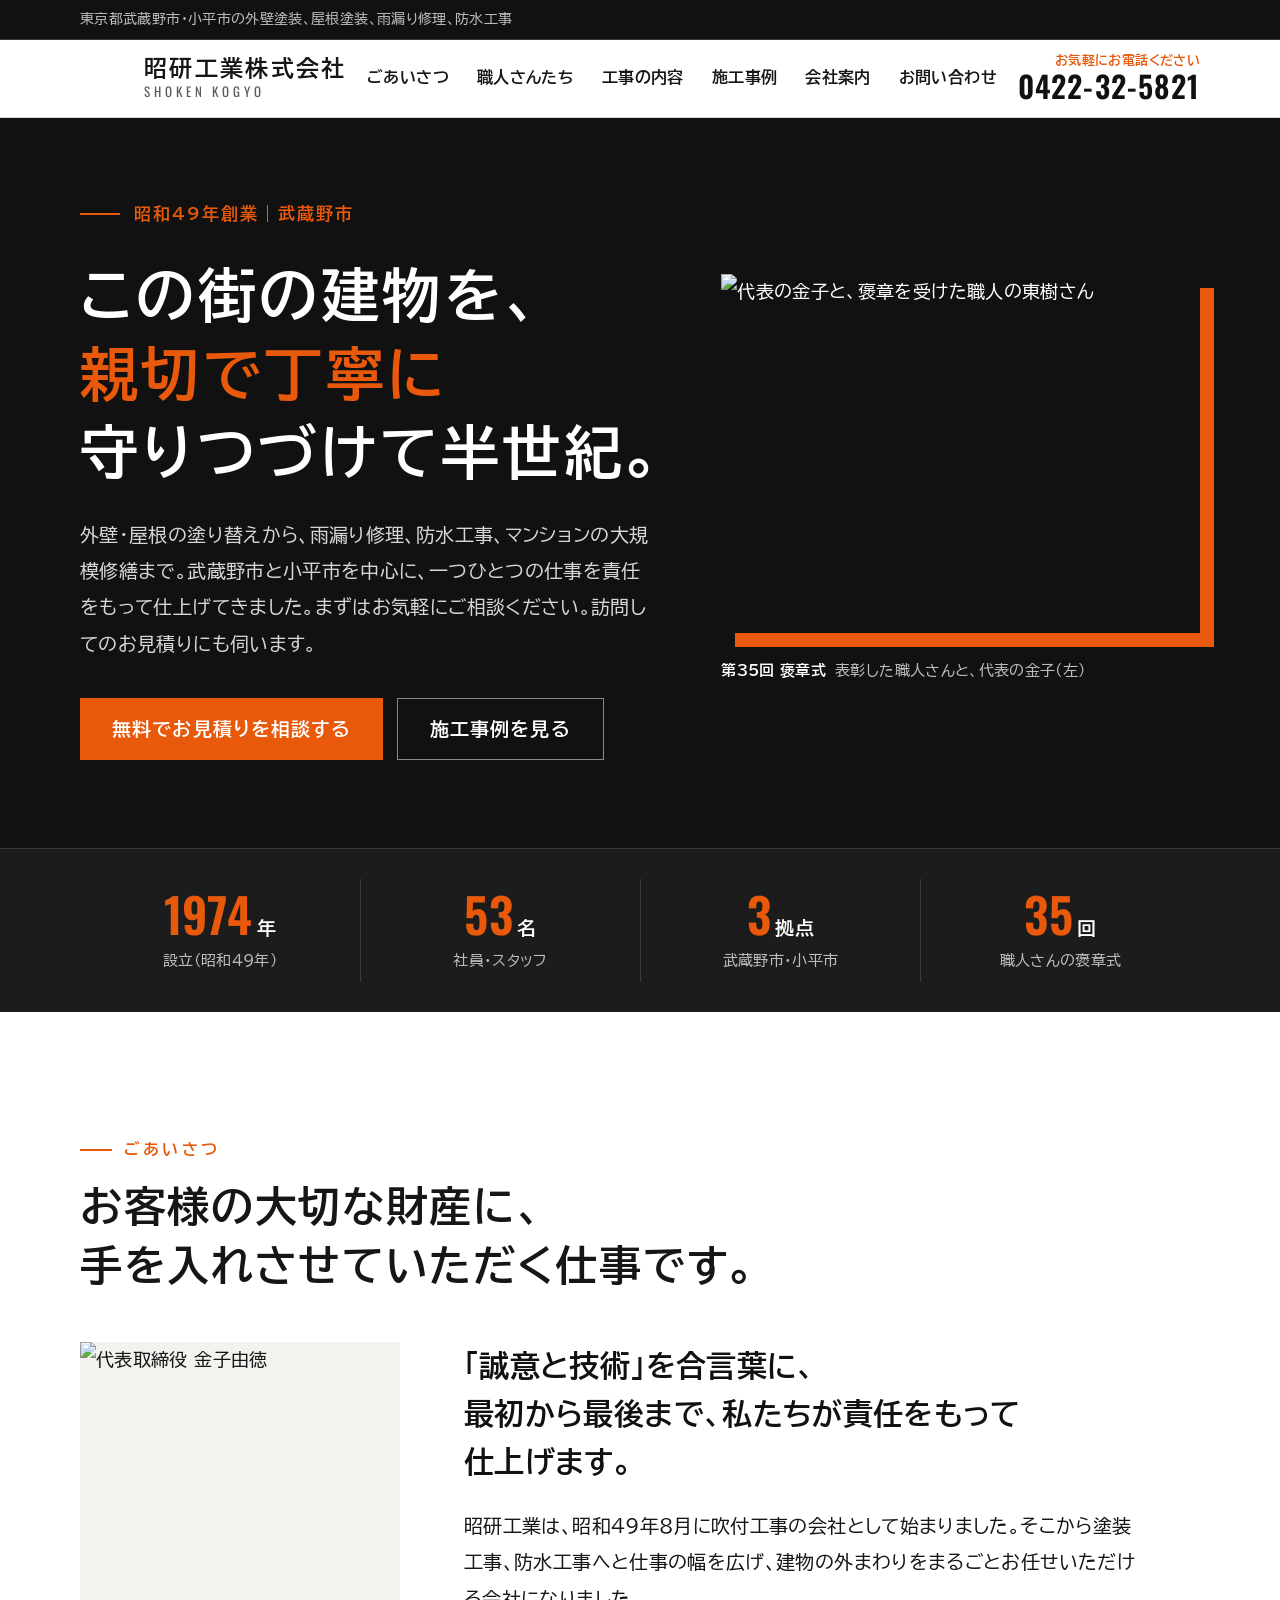
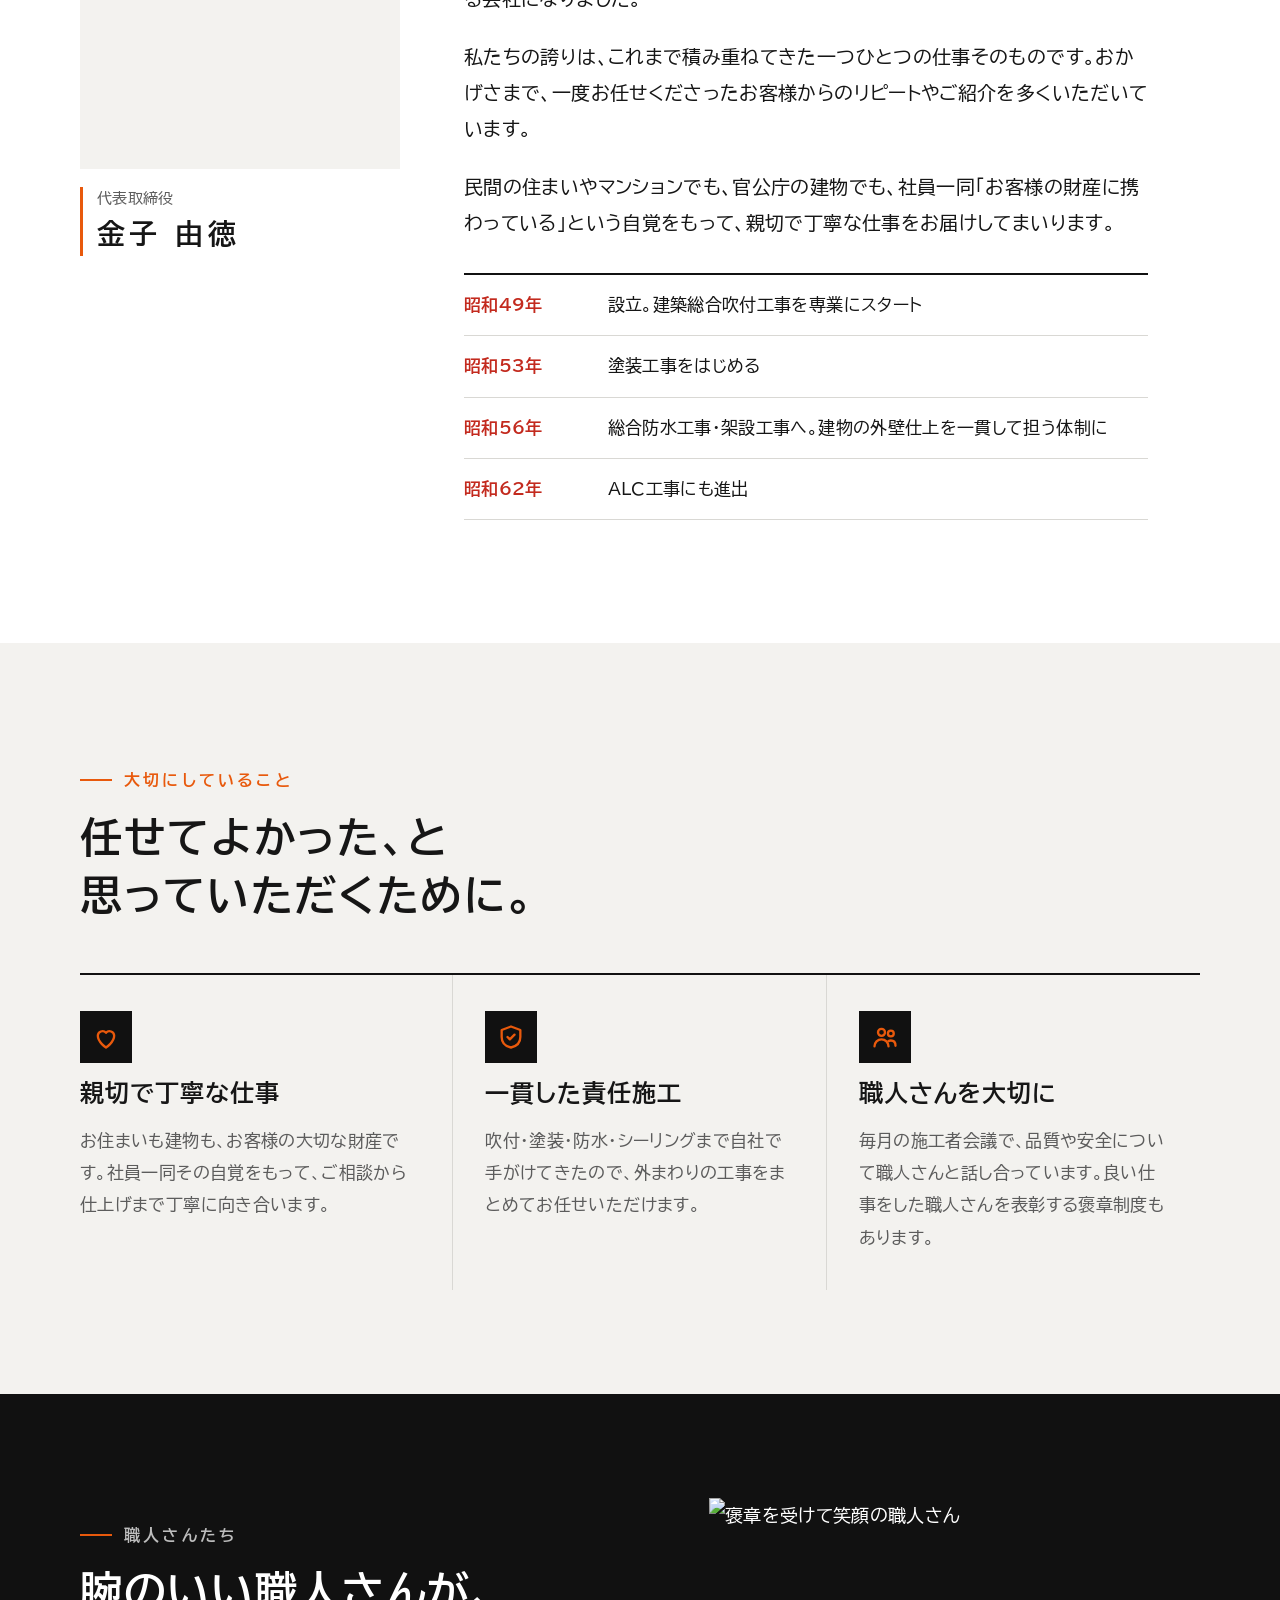
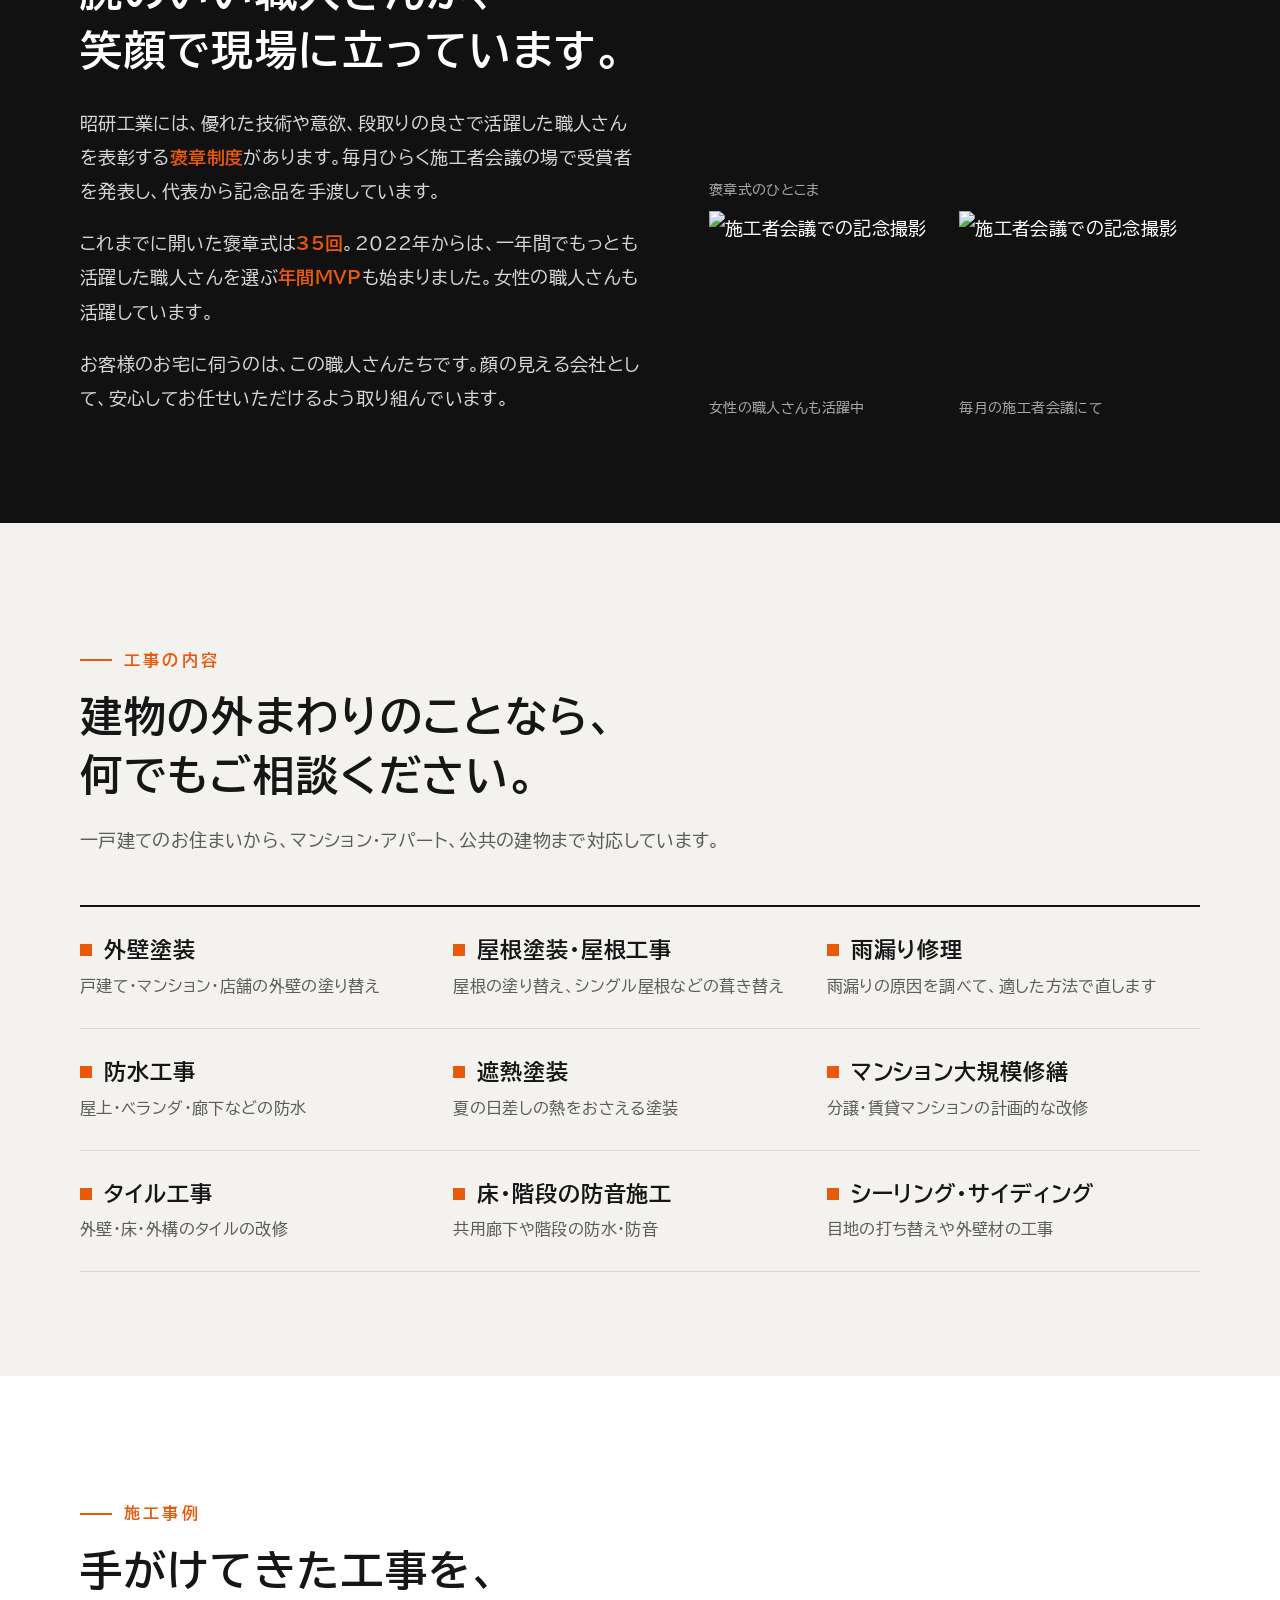
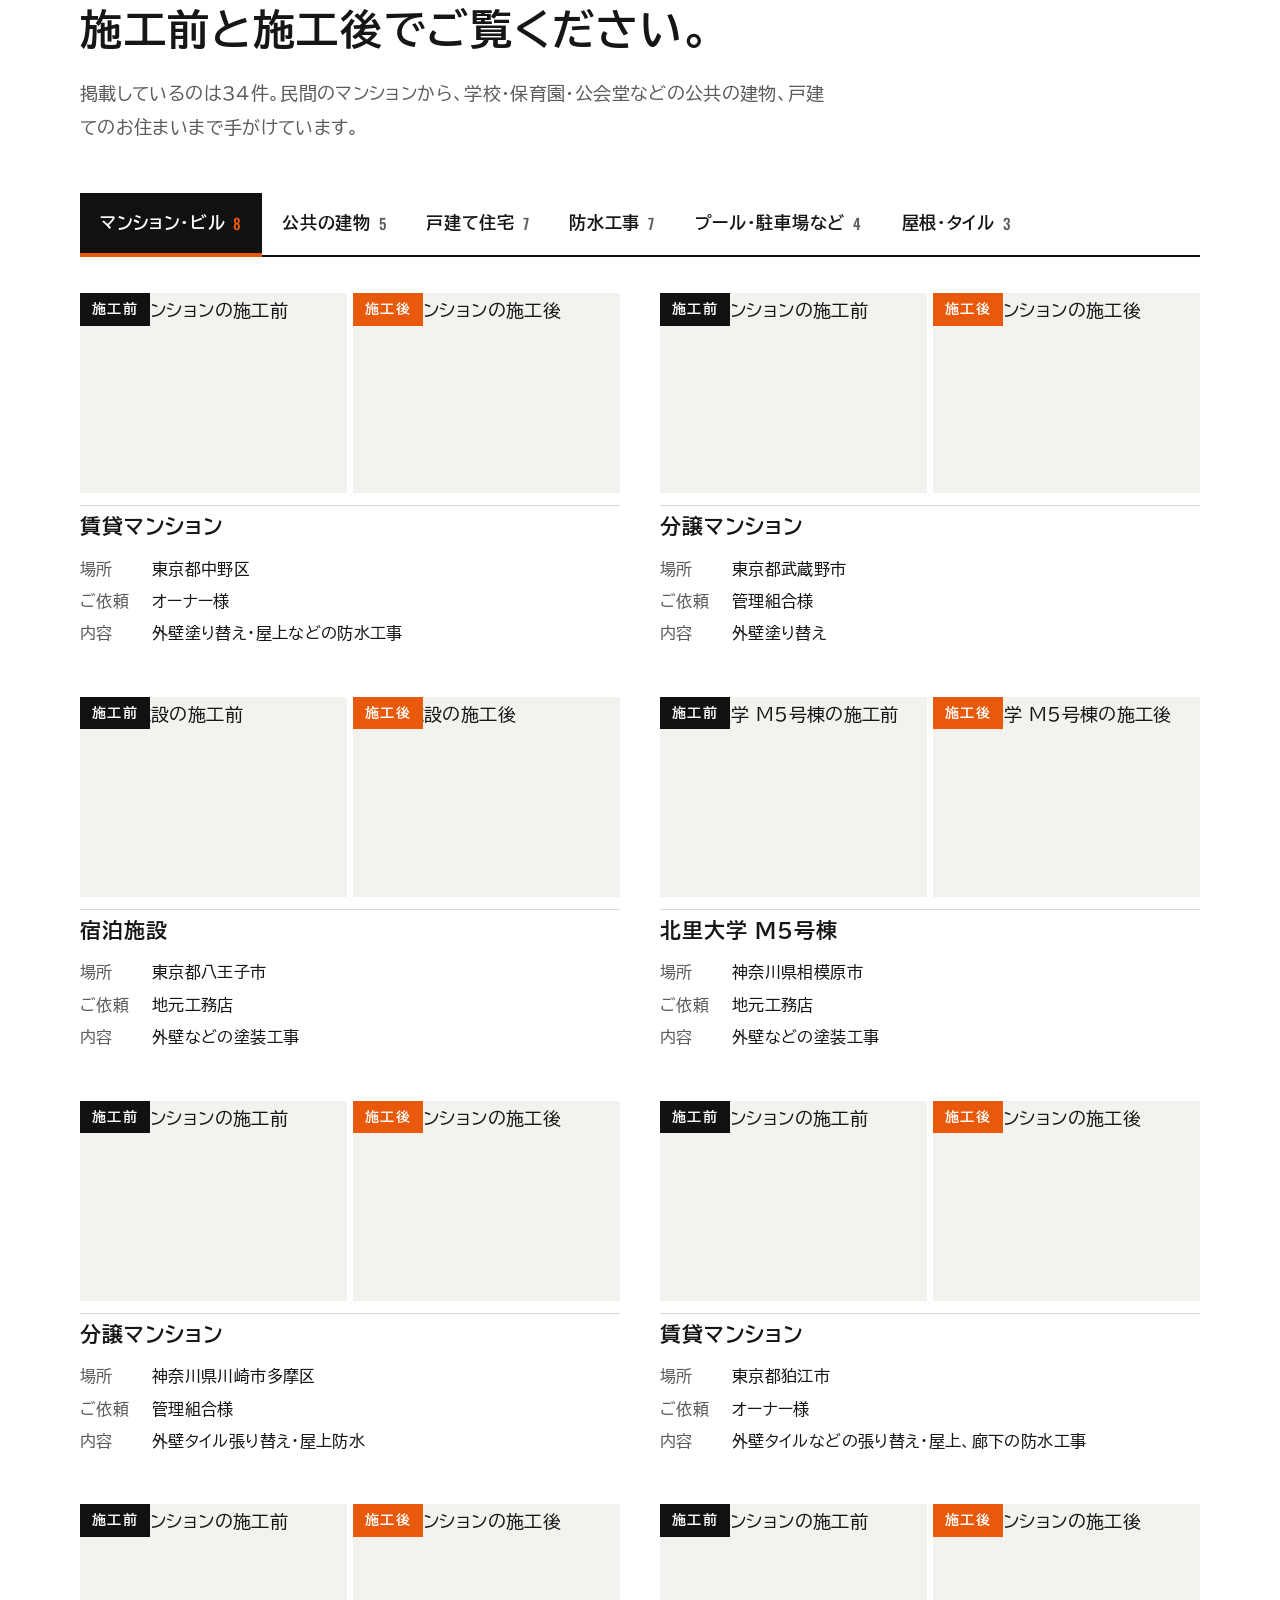
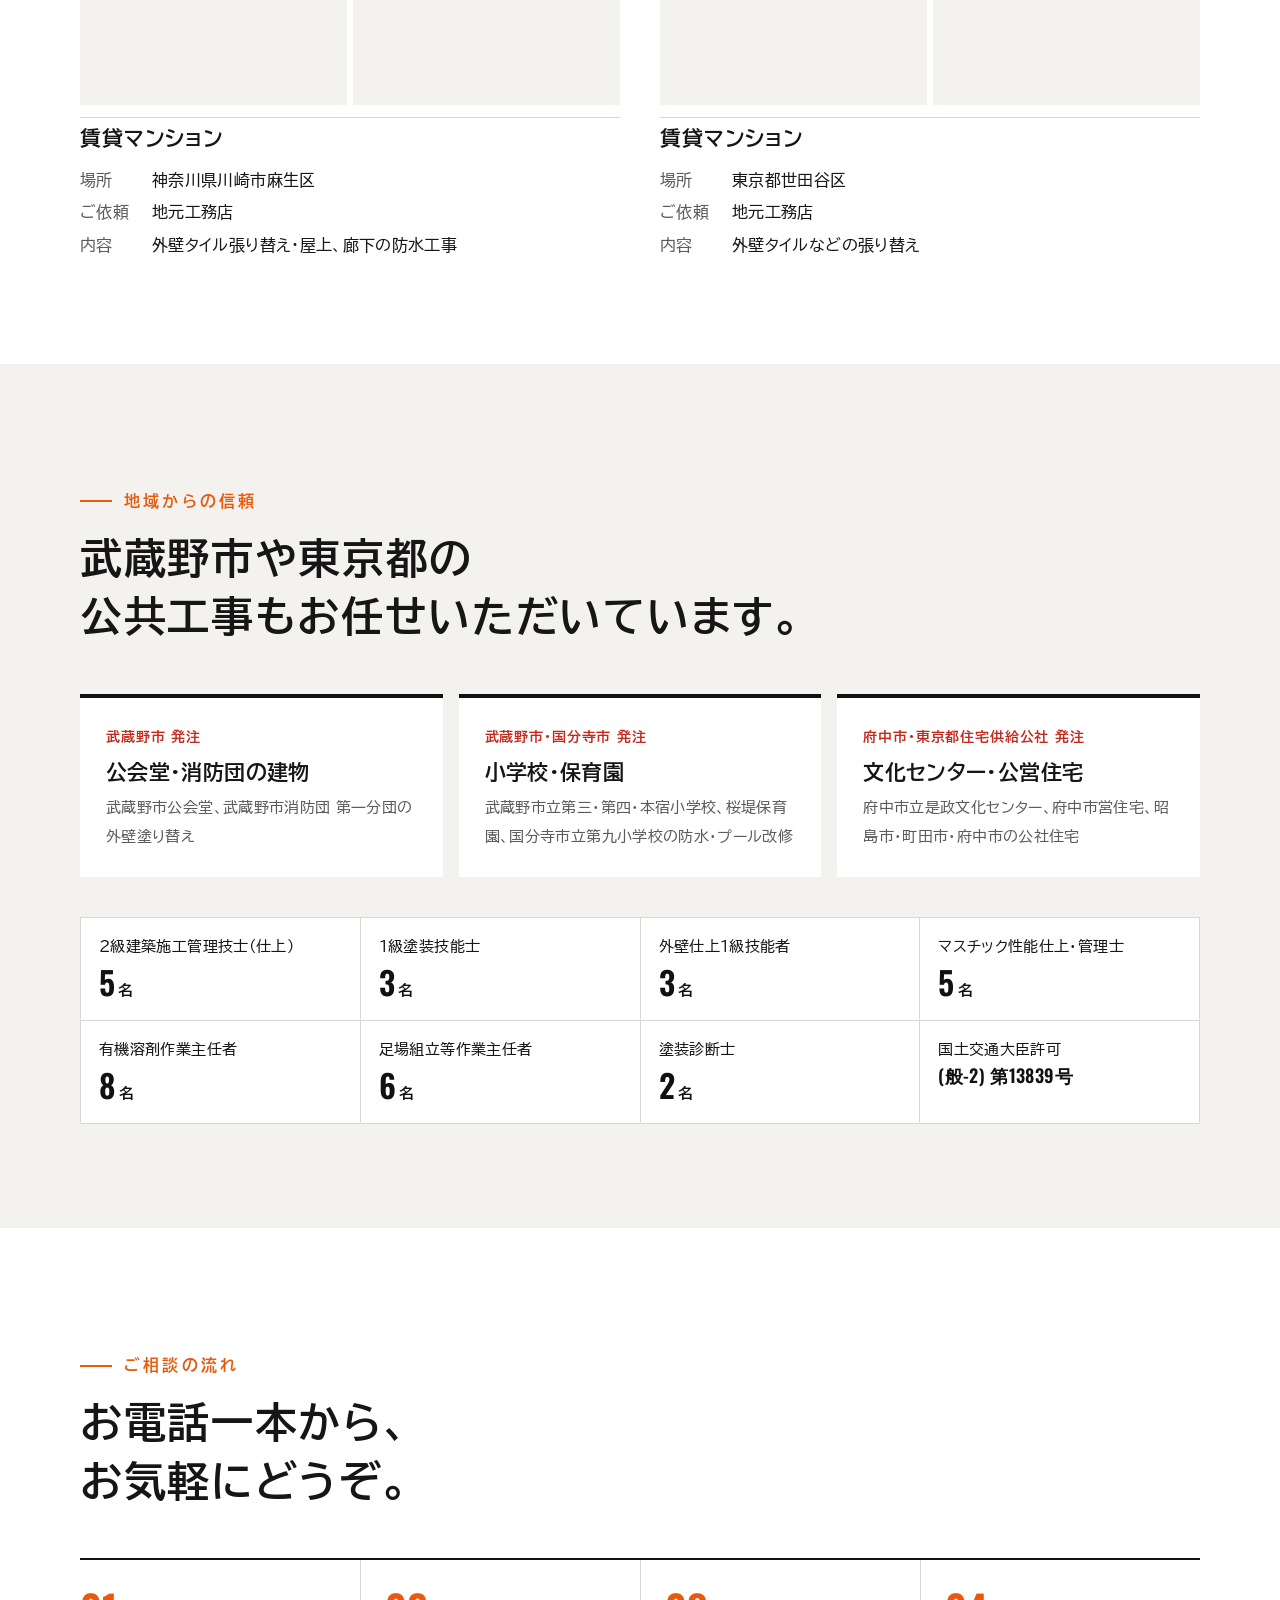
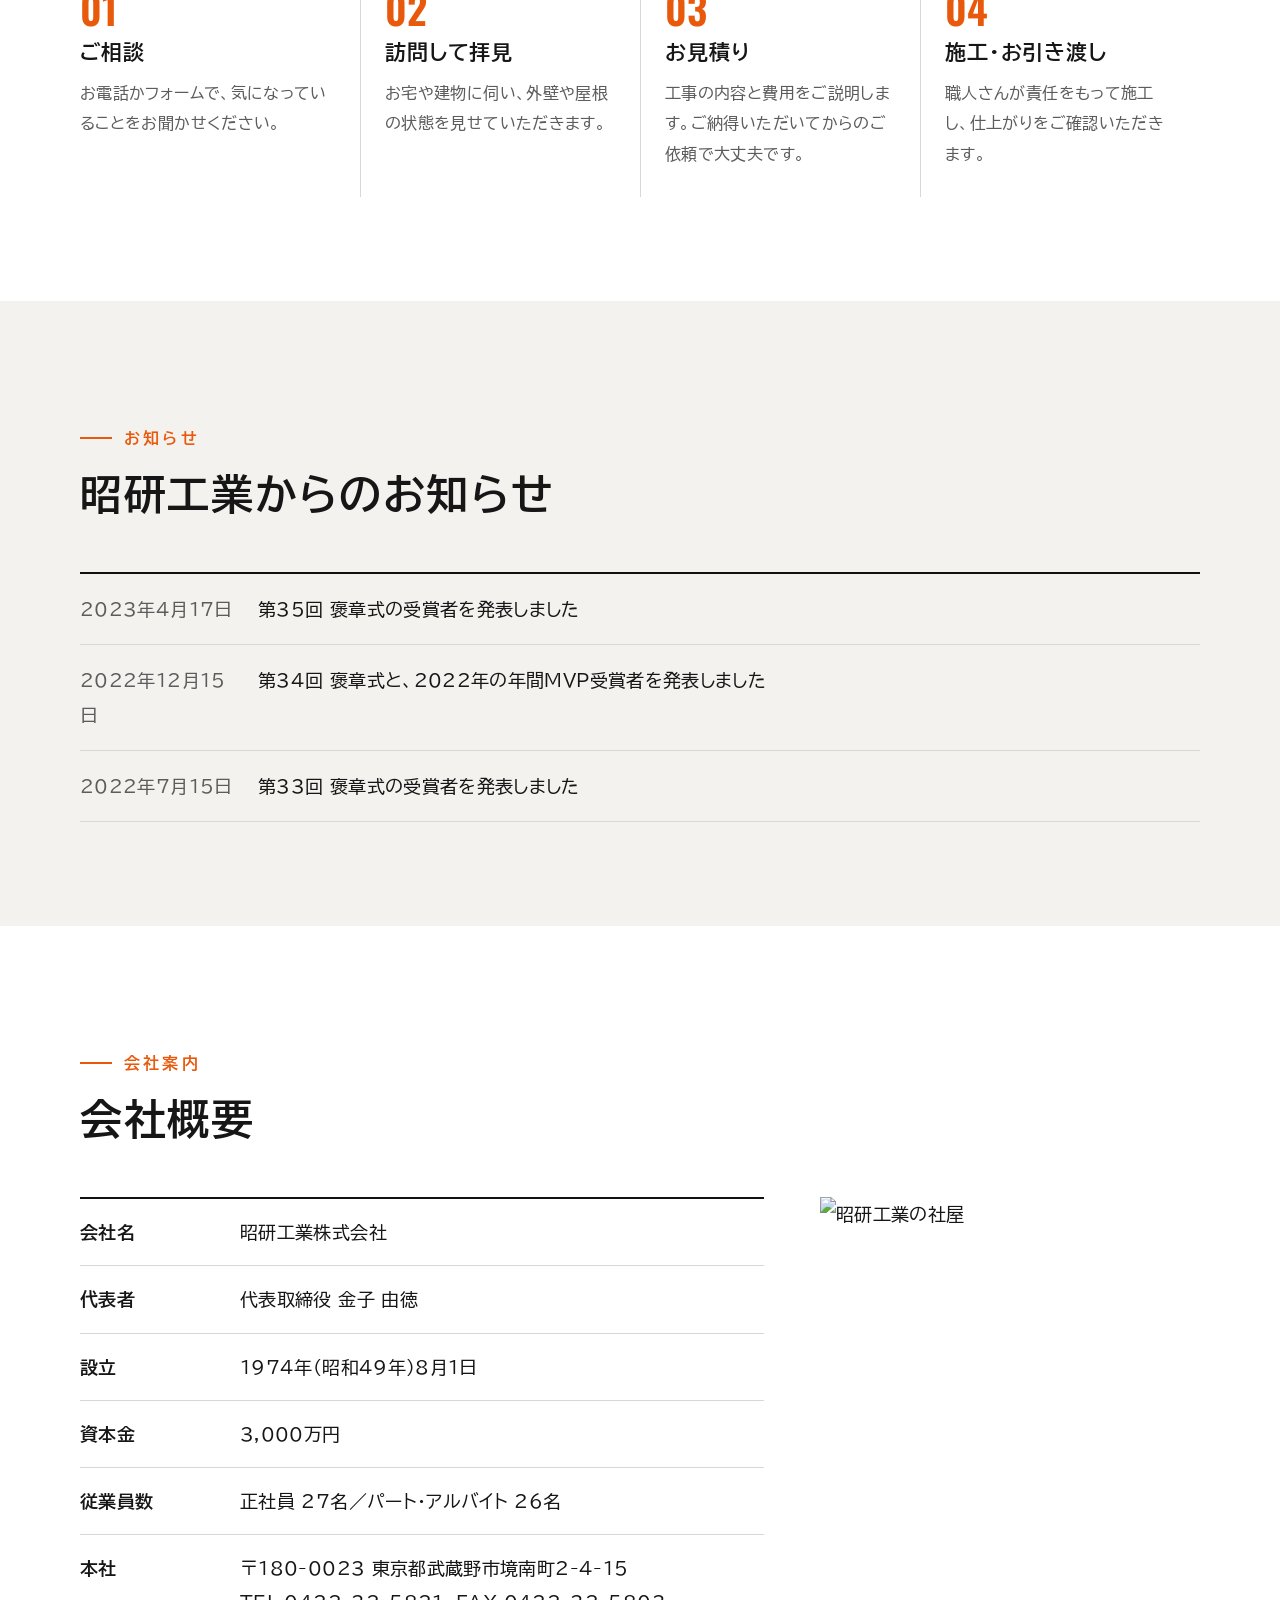
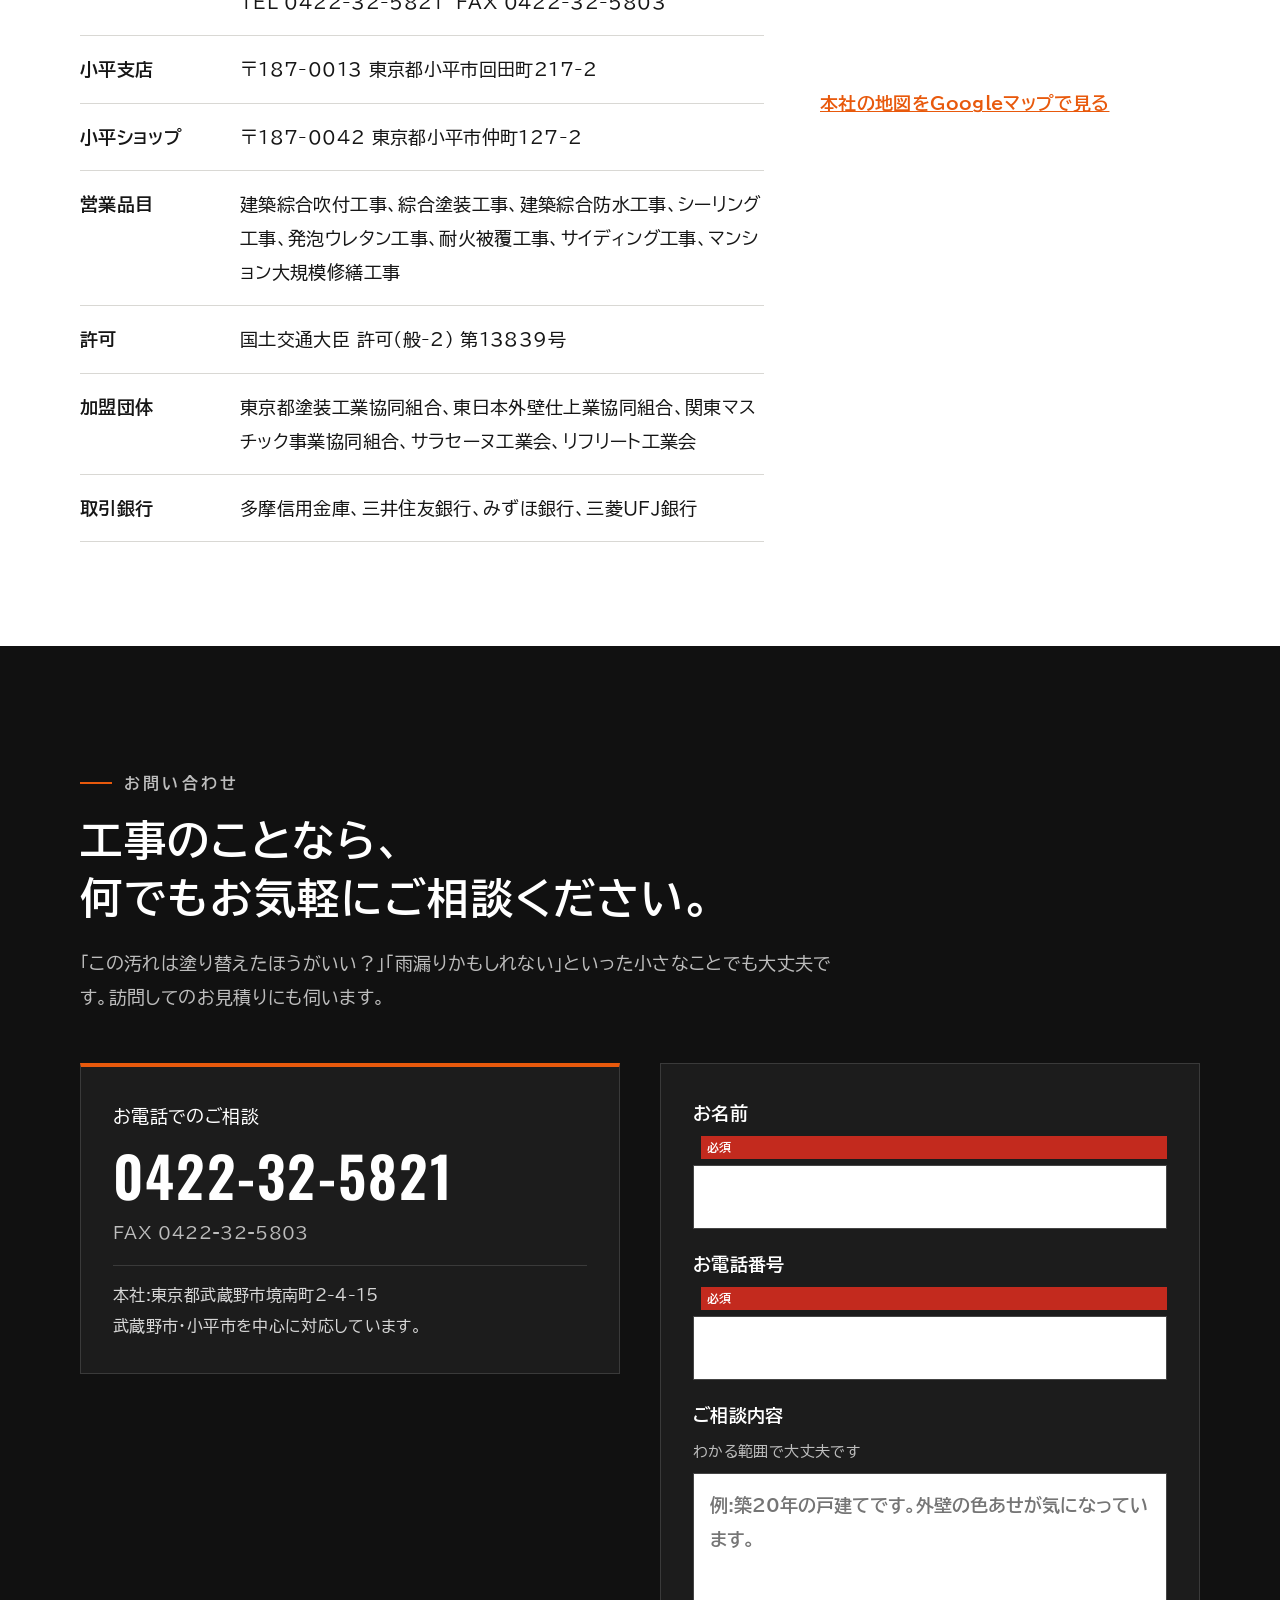
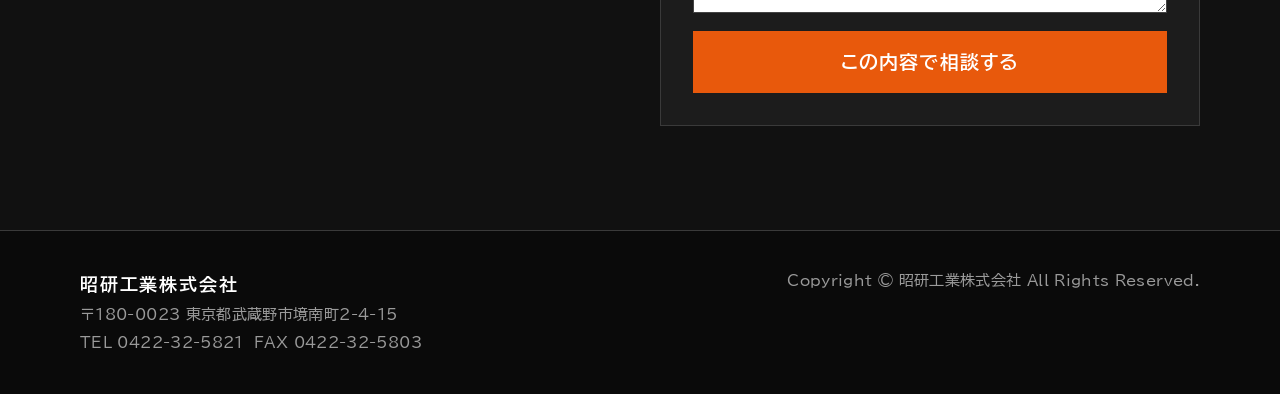
==== index.html @ 8e606b87 "昭研工業さん向けリニューアルデモを追加 Co-Authored-By: Claude Opus 5.5 <noreply@anthropic.com> Claude-Session: https://" ====
<!DOCTYPE html>
<html lang="ja">
<head>
<meta charset="UTF-8">
<meta name="viewport" content="width=device-width, initial-scale=1, viewport-fit=cover">
<meta name="robots" content="noindex, nofollow">
<title>昭研工業株式会社｜武蔵野市・小平市の外壁塗装・屋根塗装・防水工事</title>
<meta name="description" content="昭和49年創業。東京都武蔵野市・小平市の外壁塗装、屋根塗装、雨漏り修理、防水工事、マンション大規模修繕なら昭研工業株式会社へ。訪問お見積りにも対応しています。">
<link rel="preconnect" href="https://fonts.googleapis.com">
<link rel="preconnect" href="https://fonts.gstatic.com" crossorigin>
<link rel="stylesheet" href="https://fonts.googleapis.com/css2?family=BIZ+UDPGothic:wght@400;700&family=Zen+Kaku+Gothic+New:wght@700;900&family=Oswald:wght@500;600&display=swap">
<style>
/* レイアウト:黒と白のコントラストで締め、オレンジは「行動してほしい所」と要所だけ。角は立てて、文字は大きく。 */
:root{
  --white:#ffffff;
  --paper:#f3f2ef;      /* 淡いグレーの帯 */
  --black:#111111;      /* 主役の黒 */
  --char:#1c1c1c;       /* 黒の中の段差 */
  --ink:#161616;        /* 本文 */
  --muted:#5c5c5c;
  --orange:#e8590c;     /* 差し色 */
  --red:#c32a1e;        /* ここ一番の強調 */
  --line:#d9d8d4;
  --line-dark:#3a3a3a;
  --display:"Zen Kaku Gothic New","Hiragino Kaku Gothic ProN","BIZ UDPGothic",sans-serif;
  --body:"BIZ UDPGothic","Hiragino Kaku Gothic ProN","Yu Gothic",Meiryo,sans-serif;
  --num:"Oswald","Zen Kaku Gothic New",sans-serif;
  --w:1160px;
}
*{box-sizing:border-box}
html{scroll-behavior:smooth;-webkit-text-size-adjust:100%}
@media (prefers-reduced-motion:reduce){html{scroll-behavior:auto}}
body{margin:0;background:var(--white);color:var(--ink);font-family:var(--body);font-size:18px;line-height:1.9;letter-spacing:.02em}
img{max-width:100%;height:auto;display:block}
a{color:var(--orange)}
a:focus-visible,button:focus-visible,input:focus-visible,textarea:focus-visible{outline:3px solid var(--orange);outline-offset:3px}
.wrap{max-width:var(--w);margin:0 auto;padding-left:max(20px,env(safe-area-inset-left,0px));padding-right:max(20px,env(safe-area-inset-right,0px))}
h1,h2,h3{font-family:var(--display);font-weight:900;line-height:1.4;text-wrap:balance;word-break:auto-phrase;margin:0;letter-spacing:.04em}
.pull{word-break:auto-phrase}
p{margin:0}

/* ヘッダー */
.top-note{background:var(--black);color:#bdbdbd;font-size:14px;border-bottom:1px solid var(--line-dark)}
.top-note .wrap{padding-block:6px}
header.site{position:sticky;top:0;z-index:20;background:var(--white);border-bottom:1px solid var(--line)}
header.site .wrap{display:flex;align-items:center;justify-content:space-between;gap:20px;padding-block:14px}
.brand{display:flex;align-items:center;gap:14px;text-decoration:none;color:var(--ink)}
.brand img{width:50px;height:auto}
.brand b{font-family:var(--display);font-size:23px;font-weight:900;letter-spacing:.1em;display:block;line-height:1.2;white-space:nowrap}
.brand small{display:block;font-family:var(--num);font-size:13px;color:var(--muted);letter-spacing:.3em;line-height:1.5}
nav.gnav{display:flex;gap:28px;font-size:16px;white-space:nowrap}
nav.gnav a{color:var(--ink);text-decoration:none;font-weight:700;padding-block:4px;border-bottom:2px solid transparent}
nav.gnav a:hover{border-bottom-color:var(--orange)}
.tel-btn{display:flex;flex-direction:column;align-items:flex-end;text-decoration:none;color:var(--ink);line-height:1.15}
.tel-btn span{font-size:13px;color:var(--orange);font-weight:700}
.tel-btn strong{font-family:var(--num);font-size:30px;font-weight:600;color:var(--black);letter-spacing:.04em;white-space:nowrap}
@media (max-width:1180px){nav.gnav{display:none}}
@media (max-width:620px){
  .brand b{font-size:17px;letter-spacing:.04em}.brand small{display:none}.brand img{width:40px}
  .tel-btn span{display:none}.tel-btn strong{font-size:22px}
}

/* ヒーロー:黒 */
.hero{position:relative;overflow:hidden;background:var(--black);color:var(--white)}
.hero::before{content:"";position:absolute;inset:0;background:url("https://shouken-kougyou.com/img/media/image/dummy.jpg") center 70%/cover no-repeat;opacity:.16;filter:grayscale(1)}
.hero .wrap{position:relative;display:grid;grid-template-columns:1.1fr .9fr;gap:56px;align-items:center;padding-block:80px 88px}
.hero .since{display:flex;align-items:center;gap:14px;font-family:var(--display);font-weight:700;font-size:17px;color:var(--orange);letter-spacing:.12em;margin-bottom:26px}
.hero .since::before{content:"";width:40px;height:2px;background:var(--orange)}
.hero h1{font-size:clamp(34px,4.8vw,58px);color:var(--white);letter-spacing:.06em;line-height:1.35}
.hero h1 em{font-style:normal;color:var(--orange)}
.hero .lead{margin-top:26px;font-size:19px;max-width:30em;color:#d6d6d6}
.hero .acts{margin-top:36px;display:flex;flex-wrap:wrap;gap:14px}
.btn{display:inline-flex;align-items:center;justify-content:center;gap:10px;min-height:62px;padding:0 32px;border-radius:0;font-family:var(--display);font-weight:700;font-size:19px;letter-spacing:.06em;text-decoration:none;border:0;cursor:pointer;transition:background .2s,color .2s}
.btn-sun{background:var(--orange);color:#fff}
.btn-sun:hover{background:var(--red)}
.btn-line{background:transparent;color:var(--white);border:1px solid #8a8a8a}
.btn-line:hover{border-color:var(--white)}
.hero figure{margin:0;position:relative}
.hero figure img{width:100%;aspect-ratio:4/3;object-fit:cover}
.hero figure img{box-shadow:14px 14px 0 0 var(--orange)}
.hero figcaption{margin-top:26px;font-size:15px;line-height:1.6;color:#bdbdbd}
.hero figcaption b{color:var(--white);font-family:var(--display);margin-right:.6em}
@media (max-width:860px){
  .hero .wrap{grid-template-columns:1fr;gap:44px;padding-block:48px 64px}
  .hero figure img{box-shadow:8px 8px 0 0 var(--orange)}
}

/* 数字の帯 */
.facts{background:var(--char);color:#fff;border-top:1px solid var(--line-dark)}
.facts .wrap{display:grid;grid-template-columns:repeat(4,1fr);padding-block:30px}
.fact{text-align:center;padding:6px 10px;border-left:1px solid var(--line-dark)}
.fact:first-child{border-left:0}
.fact b{display:block;font-family:var(--num);font-weight:600;font-size:clamp(34px,4vw,48px);line-height:1.2;color:var(--orange);font-variant-numeric:tabular-nums}
.fact b small{font-family:var(--display);font-size:.4em;margin-left:4px;color:#fff;font-weight:700}
.fact span{font-size:15px;color:#bdbdbd}
@media (max-width:720px){.facts .wrap{grid-template-columns:repeat(2,1fr);row-gap:20px}.fact:nth-child(3){border-left:0}}

/* セクション共通 */
section{padding-block:104px}
.sec-head{margin-bottom:48px;max-width:42em}
.sec-head .eyebrow{font-family:var(--display);font-weight:700;color:var(--orange);font-size:16px;letter-spacing:.2em;display:flex;align-items:center;gap:12px;margin-bottom:12px}
.sec-head .eyebrow::before{content:"";width:32px;height:2px;background:var(--orange)}
.sec-head h2{font-size:clamp(26px,3.6vw,42px)}
.sec-head p{margin-top:18px;color:var(--muted)}
.band{background:var(--paper)}
.dark{background:var(--black);color:#fff}
.dark .sec-head p{color:#bdbdbd}
@media (max-width:620px){section{padding-block:68px}}

/* ごあいさつ */
.greet{display:grid;grid-template-columns:320px 1fr;gap:64px;align-items:start}
.greet .photo img{width:100%;aspect-ratio:3/4;object-fit:cover;background:var(--paper)}
.greet .name{margin-top:18px;line-height:1.6;border-left:3px solid var(--orange);padding-left:14px}
.greet .name small{display:block;color:var(--muted);font-size:15px}
.greet .name b{font-family:var(--display);font-weight:900;font-size:28px;letter-spacing:.16em}
.greet .msg{display:flex;flex-direction:column;gap:22px;font-size:19px;max-width:36em;min-width:0}
.greet .msg .pull{font-family:var(--display);font-weight:900;font-size:clamp(22px,2.6vw,30px);color:var(--black);line-height:1.6}
.history{margin-top:10px;border-top:2px solid var(--black)}
.history div{display:grid;grid-template-columns:7.5em 1fr;gap:16px;padding:14px 0;border-bottom:1px solid var(--line);font-size:17px}
.history dt{font-family:var(--display);font-weight:900;color:var(--red)}
.history dd{margin:0}
@media (max-width:820px){.greet{grid-template-columns:1fr;gap:32px}.greet .photo{max-width:280px}}

/* 大切にしていること */
.values{display:grid;grid-template-columns:repeat(3,1fr);gap:0;border-top:2px solid var(--black)}
.value{padding:36px 32px 36px 0;display:flex;flex-direction:column;gap:14px;border-right:1px solid var(--line)}
.value + .value{padding-left:32px}
.value:last-child{border-right:0}
.value .mark{width:52px;height:52px;background:var(--black);display:grid;place-items:center;color:var(--orange)}
.value h3{font-size:24px}
.value p{font-size:17px;color:var(--muted)}
@media (max-width:860px){.values{grid-template-columns:1fr}.value,.value + .value{padding:28px 0;border-right:0;border-bottom:1px solid var(--line)}}

/* 職人さん(黒) */
.crew{display:grid;grid-template-columns:1.15fr 1fr;gap:64px;align-items:center}
.crew .text{display:flex;flex-direction:column;gap:18px;font-size:18px;min-width:0;color:#d6d6d6}
.crew .text h2{color:#fff}
.crew .text strong{color:var(--orange)}
.gallery{display:grid;grid-template-columns:repeat(2,1fr);gap:10px}
.gallery img{width:100%;aspect-ratio:4/3;object-fit:cover}
.gallery figure{margin:0}
.gallery figcaption{font-size:14px;color:#a8a8a8;margin-top:6px;line-height:1.5}
.gallery .wide{grid-column:span 2}
.gallery .wide img{aspect-ratio:16/9}
@media (max-width:860px){.crew{grid-template-columns:1fr;gap:36px}}

/* できること */
.services{display:grid;grid-template-columns:repeat(3,1fr);gap:0;border-top:2px solid var(--black)}
.svc{padding:28px 24px 28px 0;border-bottom:1px solid var(--line);display:flex;flex-direction:column;gap:6px}
.svc h3{font-size:22px;display:flex;align-items:center;gap:12px}
.svc h3::before{content:"";width:12px;height:12px;background:var(--orange);flex:none}
.svc p{font-size:16px;color:var(--muted);line-height:1.75}
@media (max-width:860px){.services{grid-template-columns:repeat(2,1fr)}}
@media (max-width:520px){.services{grid-template-columns:1fr}}

/* 施工事例 */
.works{display:flex;flex-direction:column;gap:56px}
.work{display:grid;grid-template-columns:1fr 1fr 300px;gap:12px;align-items:start;padding-bottom:56px;border-bottom:1px solid var(--line)}
.work:last-child{padding-bottom:0;border-bottom:0}
.work figure{margin:0;position:relative}
.work figure img{width:100%;aspect-ratio:4/3;object-fit:cover}
.work figure span{position:absolute;top:0;left:0;font-family:var(--display);font-weight:700;font-size:15px;letter-spacing:.1em;padding:4px 16px;background:var(--black);color:#fff}
.work figure.after span{background:var(--orange)}
.work .info{padding-left:20px;display:flex;flex-direction:column;gap:10px;min-width:0}
.work .info .tag{align-self:flex-start;font-size:14px;font-weight:700;color:var(--red);border:1px solid var(--red);padding:0 10px}
.work .info h3{font-size:22px}
.work dl{margin:0;font-size:16px;display:grid;grid-template-columns:5em 1fr;row-gap:4px}
.work dt{color:var(--muted)}
.work dd{margin:0}
.more-cats{margin-top:56px;padding:32px;background:var(--paper)}
.more-cats h3{font-size:20px;margin-bottom:16px}
.more-cats ul{list-style:none;margin:0;padding:0;display:flex;flex-wrap:wrap;gap:10px}
.more-cats li{border:1px solid #bdbdbd;background:var(--white);padding:6px 16px;font-size:16px}
@media (max-width:900px){.work{grid-template-columns:1fr 1fr}.work .info{grid-column:span 2;padding-left:0;padding-top:8px}}


/* 施工事例:タブとカード */
.wtabs{display:flex;flex-wrap:wrap;gap:0;border-bottom:2px solid var(--black);margin-bottom:36px}
.wtab{font:inherit;font-family:var(--display);font-weight:700;font-size:17px;letter-spacing:.04em;background:transparent;color:var(--ink);border:0;padding:14px 20px;cursor:pointer;display:flex;align-items:center;gap:8px;border-bottom:4px solid transparent;margin-bottom:-2px}
.wtab span{font-family:var(--num);font-weight:500;font-size:15px;color:var(--muted)}
.wtab[aria-selected="true"]{background:var(--black);color:#fff;border-bottom-color:var(--orange)}
.wtab[aria-selected="true"] span{color:var(--orange)}
.wtab:hover{border-bottom-color:var(--orange)}
.wgrid{display:grid;grid-template-columns:repeat(2,1fr);gap:48px 40px}
.wcard{display:flex;flex-direction:column;gap:12px;min-width:0}
.wcard .ba{display:grid;grid-template-columns:1fr 1fr;gap:6px}
.wcard figure{margin:0;position:relative}
.wcard img{width:100%;aspect-ratio:4/3;object-fit:cover;background:var(--paper)}
.wcard figure span{position:absolute;top:0;left:0;font-family:var(--display);font-weight:700;font-size:14px;letter-spacing:.1em;padding:3px 12px;background:var(--black);color:#fff}
.wcard figure.after span{background:var(--orange)}
.wcard h3{font-size:21px;padding-top:6px;border-top:1px solid var(--line)}
.wcard dl{margin:0;font-size:16px;display:grid;grid-template-columns:4.5em 1fr;row-gap:2px}
.wcard dt{color:var(--muted)}
.wcard dd{margin:0}
@media (max-width:760px){.wgrid{grid-template-columns:1fr;gap:40px}.wtab{padding:10px 14px;font-size:15px}}
.wcard[hidden]{display:none}

/* 公共工事 */
.public{display:grid;grid-template-columns:repeat(3,1fr);gap:16px}
.pub{background:var(--white);border-top:4px solid var(--black);padding:26px;display:flex;flex-direction:column;gap:6px}
.pub small{color:var(--red);font-weight:700;font-size:14px;letter-spacing:.06em}
.pub b{font-family:var(--display);font-weight:900;font-size:21px;line-height:1.5}
.pub span{font-size:15px;color:var(--muted)}
@media (max-width:860px){.public{grid-template-columns:1fr}}

/* 資格 */
.quals{margin-top:40px;display:grid;grid-template-columns:repeat(4,1fr);gap:1px;background:var(--line);border:1px solid var(--line)}
.qual{padding:18px;display:flex;flex-direction:column;gap:2px;background:var(--white)}
.qual span{font-size:15px;line-height:1.5}
.qual b{font-family:var(--num);font-weight:600;font-size:32px;color:var(--black);font-variant-numeric:tabular-nums;line-height:1.3}
.qual b small{font-family:var(--display);font-size:15px;margin-left:3px}
@media (max-width:860px){.quals{grid-template-columns:repeat(2,1fr)}}

/* 流れ */
.flow{display:grid;grid-template-columns:repeat(4,1fr);gap:0;counter-reset:step;border-top:2px solid var(--black)}
.step{position:relative;padding:28px 24px 28px 0;display:flex;flex-direction:column;gap:10px;counter-increment:step}
.step + .step{padding-left:24px;border-left:1px solid var(--line)}
.step::before{content:counter(step,decimal-leading-zero);font-family:var(--num);font-weight:600;color:var(--orange);font-size:40px;line-height:1}
.step h3{font-size:21px}
.step p{font-size:16px;color:var(--muted)}
@media (max-width:860px){.flow{grid-template-columns:1fr 1fr}.step:nth-child(3){padding-left:0;border-left:0}}
@media (max-width:520px){.flow{grid-template-columns:1fr}.step,.step + .step{padding:24px 0;border-left:0;border-bottom:1px solid var(--line)}}

/* お知らせ */
.news{list-style:none;margin:0;padding:0;border-top:2px solid var(--black)}
.news li{display:grid;grid-template-columns:9em 1fr;gap:16px;padding:18px 0;border-bottom:1px solid var(--line)}
.news time{color:var(--muted);font-variant-numeric:tabular-nums}
@media (max-width:560px){.news li{grid-template-columns:1fr;gap:2px}}

/* 会社概要 */
.company{display:grid;grid-template-columns:1fr 380px;gap:56px;align-items:start}
.co-table{margin:0;border-top:2px solid var(--black)}
.co-table div{display:grid;grid-template-columns:8em 1fr;gap:16px;padding:16px 0;border-bottom:1px solid var(--line)}
.co-table dt{font-weight:700}
.co-table dd{margin:0;min-width:0}
.company .bldg img{width:100%;aspect-ratio:4/5;object-fit:cover}
.company .bldg a{display:inline-block;margin-top:14px;font-weight:700}
@media (max-width:860px){.company{grid-template-columns:1fr}.company .bldg{max-width:380px}.co-table div{grid-template-columns:6em 1fr}}

/* お問い合わせ(黒) */
.contact{background:var(--black);color:#fff}
.contact .sec-head p{color:#bdbdbd}
.contact-grid{display:grid;grid-template-columns:1fr 1fr;gap:40px;align-items:start}
.tel-card{border:1px solid var(--line-dark);border-top:4px solid var(--orange);padding:32px;display:flex;flex-direction:column;gap:10px;background:var(--char)}
.tel-card .num{font-family:var(--num);font-weight:600;font-size:clamp(40px,5vw,56px);color:#fff;letter-spacing:.04em;line-height:1.15;user-select:all}
.tel-card .fax{font-size:17px;color:#bdbdbd}
.tel-card .note{font-size:16px;border-top:1px solid var(--line-dark);padding-top:14px;margin-top:6px;color:#d6d6d6}
form.f{background:var(--char);border:1px solid var(--line-dark);padding:32px;display:flex;flex-direction:column;gap:18px}
form.f label{display:flex;flex-direction:column;gap:6px;font-weight:700}
form.f label small{font-weight:400;color:#bdbdbd}
form.f input,form.f textarea{font:inherit;font-size:18px;padding:14px 16px;border-radius:0;border:1px solid #444;background:#fff;color:var(--ink);width:100%}
form.f textarea{min-height:140px;resize:vertical}
.req{display:inline-block;background:var(--red);color:#fff;font-size:12px;padding:0 6px;margin-left:8px;vertical-align:2px}
.f-done{background:#fff;color:var(--ink);padding:14px 16px;font-size:16px}
@media (max-width:860px){.contact-grid{grid-template-columns:1fr}}

footer{background:#0a0a0a;color:#9a9a9a;font-size:15px;border-top:1px solid var(--line-dark)}
footer .wrap{padding-block:36px;display:flex;flex-wrap:wrap;justify-content:space-between;gap:16px}
footer b{color:#fff;font-family:var(--display);font-size:18px;letter-spacing:.1em}

/* スマホ下部の電話ボタン */
.fixed-tel{display:none}
@media (max-width:620px){
  .fixed-tel{display:flex;position:fixed;left:0;right:0;bottom:0;z-index:30;gap:0;background:var(--black);
    padding:0 env(safe-area-inset-right,0px) env(safe-area-inset-bottom,0px) env(safe-area-inset-left,0px)}
  .fixed-tel a{flex:1;min-height:60px;font-size:16px;padding:0 10px;white-space:nowrap}
  .fixed-tel .btn-line{border:0;border-right:1px solid var(--line-dark)}
  body{padding-bottom:64px}
}
</style>
</head>
<body>

<div class="top-note"><div class="wrap">東京都武蔵野市・小平市の外壁塗装、屋根塗装、雨漏り修理、防水工事</div></div>

<header class="site">
  <div class="wrap">
    <a class="brand" href="#top" aria-label="昭研工業株式会社 トップへ">
      <img src="https://shouken-kougyou.com/files/libs/217/202305111043425552.jpg" alt="">
      <span><b>昭研工業株式会社</b><small>SHOKEN KOGYO</small></span>
    </a>
    <nav class="gnav" aria-label="メインメニュー">
      <a href="#greeting">ごあいさつ</a>
      <a href="#crew">職人さんたち</a>
      <a href="#services">工事の内容</a>
      <a href="#works">施工事例</a>
      <a href="#company">会社案内</a>
      <a href="#contact">お問い合わせ</a>
    </nav>
    <a class="tel-btn" href="tel:0422325821"><span>お気軽にお電話ください</span><strong>0422-32-5821</strong></a>
  </div>
</header>

<main id="top">

<!-- ヒーロー -->
<div class="hero">
  <div class="wrap">
    <div>
      <span class="since">昭和49年創業｜武蔵野市</span>
      <h1>この街の建物を、<br><em>親切で丁寧に</em><br>守りつづけて半世紀。</h1>
      <p class="lead">外壁・屋根の塗り替えから、雨漏り修理、防水工事、マンションの大規模修繕まで。武蔵野市と小平市を中心に、一つひとつの仕事を責任をもって仕上げてきました。まずはお気軽にご相談ください。訪問してのお見積りにも伺います。</p>
      <div class="acts">
        <a class="btn btn-sun" href="#contact">無料でお見積りを相談する</a>
        <a class="btn btn-line" href="#works">施工事例を見る</a>
      </div>
    </div>
    <figure>
      <img src="https://shouken-kougyou.com/files/libs/191/20230428100310480.jpg" alt="代表の金子と、褒章を受けた職人の東樹さん">
      <figcaption><b>第35回 褒章式</b>表彰した職人さんと、代表の金子(左)</figcaption>
    </figure>
  </div>
</div>

<!-- 数字の帯 -->
<div class="facts" aria-label="昭研工業の数字">
  <div class="wrap">
    <div class="fact"><b>1974<small>年</small></b><span>設立(昭和49年)</span></div>
    <div class="fact"><b>53<small>名</small></b><span>社員・スタッフ</span></div>
    <div class="fact"><b>3<small>拠点</small></b><span>武蔵野市・小平市</span></div>
    <div class="fact"><b>35<small>回</small></b><span>職人さんの褒章式</span></div>
  </div>
</div>

<!-- ごあいさつ -->
<section id="greeting">
  <div class="wrap">
    <div class="sec-head">
      <p class="eyebrow">ごあいさつ</p>
      <h2>お客様の大切な財産に、<br>手を入れさせていただく仕事です。</h2>
    </div>
    <div class="greet">
      <div class="photo">
        <img src="https://shouken-kougyou.com/files/libs/38/202110010852509142.jpg" alt="代表取締役 金子由徳">
        <p class="name"><small>代表取締役</small><b>金子 由徳</b></p>
      </div>
      <div class="msg">
        <p class="pull">「誠意と技術」を合言葉に、<br>最初から最後まで、私たちが責任をもって仕上げます。</p>
        <p>昭研工業は、昭和49年8月に吹付工事の会社として始まりました。そこから塗装工事、防水工事へと仕事の幅を広げ、建物の外まわりをまるごとお任せいただける会社になりました。</p>
        <p>私たちの誇りは、これまで積み重ねてきた一つひとつの仕事そのものです。おかげさまで、一度お任せくださったお客様からのリピートやご紹介を多くいただいています。</p>
        <p>民間の住まいやマンションでも、官公庁の建物でも、社員一同「お客様の財産に携わっている」という自覚をもって、親切で丁寧な仕事をお届けしてまいります。</p>
        <dl class="history" aria-label="あゆみ">
          <div><dt>昭和49年</dt><dd>設立。建築総合吹付工事を専業にスタート</dd></div>
          <div><dt>昭和53年</dt><dd>塗装工事をはじめる</dd></div>
          <div><dt>昭和56年</dt><dd>総合防水工事・架設工事へ。建物の外壁仕上を一貫して担う体制に</dd></div>
          <div><dt>昭和62年</dt><dd>ALC工事にも進出</dd></div>
        </dl>
      </div>
    </div>
  </div>
</section>

<!-- 大切にしていること -->
<section class="band" id="values">
  <div class="wrap">
    <div class="sec-head">
      <p class="eyebrow">大切にしていること</p>
      <h2>任せてよかった、と<br>思っていただくために。</h2>
    </div>
    <div class="values">
      <div class="value">
        <div class="mark" aria-hidden="true"><svg width="28" height="28" viewBox="0 0 24 24" fill="none" stroke="currentColor" stroke-width="2" stroke-linecap="round" stroke-linejoin="round"><path d="M12 21s-7-4.5-7-10a4 4 0 0 1 7-2.6A4 4 0 0 1 19 11c0 5.5-7 10-7 10z"/></svg></div>
        <h3>親切で丁寧な仕事</h3>
        <p>お住まいも建物も、お客様の大切な財産です。社員一同その自覚をもって、ご相談から仕上げまで丁寧に向き合います。</p>
      </div>
      <div class="value">
        <div class="mark" aria-hidden="true"><svg width="28" height="28" viewBox="0 0 24 24" fill="none" stroke="currentColor" stroke-width="2" stroke-linecap="round" stroke-linejoin="round"><path d="M9 12l2 2 4-4"/><path d="M12 3l8 3v6c0 5-3.5 8-8 9-4.5-1-8-4-8-9V6z"/></svg></div>
        <h3>一貫した責任施工</h3>
        <p>吹付・塗装・防水・シーリングまで自社で手がけてきたので、外まわりの工事をまとめてお任せいただけます。</p>
      </div>
      <div class="value">
        <div class="mark" aria-hidden="true"><svg width="28" height="28" viewBox="0 0 24 24" fill="none" stroke="currentColor" stroke-width="2" stroke-linecap="round" stroke-linejoin="round"><circle cx="9" cy="8" r="3"/><circle cx="17" cy="9" r="2.5"/><path d="M3 20c0-3.3 2.7-6 6-6s6 2.7 6 6"/><path d="M15 15.5c.6-.3 1.3-.5 2-.5 2.5 0 4 1.8 4 4.5"/></svg></div>
        <h3>職人さんを大切に</h3>
        <p>毎月の施工者会議で、品質や安全について職人さんと話し合っています。良い仕事をした職人さんを表彰する褒章制度もあります。</p>
      </div>
    </div>
  </div>
</section>

<!-- 職人さん -->
<section class="dark" id="crew">
  <div class="wrap">
    <div class="crew">
      <div class="text">
        <div class="sec-head" style="margin-bottom:8px">
          <p class="eyebrow">職人さんたち</p>
          <h2>腕のいい職人さんが、<br>笑顔で現場に立っています。</h2>
        </div>
        <p>昭研工業には、優れた技術や意欲、段取りの良さで活躍した職人さんを表彰する<strong>褒章制度</strong>があります。毎月ひらく施工者会議の場で受賞者を発表し、代表から記念品を手渡しています。</p>
        <p>これまでに開いた褒章式は<strong>35回</strong>。2022年からは、一年間でもっとも活躍した職人さんを選ぶ<strong>年間MVP</strong>も始まりました。女性の職人さんも活躍しています。</p>
        <p>お客様のお宅に伺うのは、この職人さんたちです。顔の見える会社として、安心してお任せいただけるよう取り組んでいます。</p>
      </div>
      <div class="gallery">
        <figure class="wide"><img src="https://shouken-kougyou.com/files/libs/16/20211001085224697.jpg" alt="褒章を受けて笑顔の職人さん"><figcaption>褒章式のひとこま</figcaption></figure>
        <figure><img src="https://shouken-kougyou.com/files/libs/189/202304281000132845.jpg" alt="施工者会議での記念撮影"><figcaption>女性の職人さんも活躍中</figcaption></figure>
        <figure><img src="https://shouken-kougyou.com/files/libs/15/202110010852234245.jpg" alt="施工者会議での記念撮影"><figcaption>毎月の施工者会議にて</figcaption></figure>
      </div>
    </div>
  </div>
</section>

<!-- できること -->
<section class="band" id="services">
  <div class="wrap">
    <div class="sec-head">
      <p class="eyebrow">工事の内容</p>
      <h2>建物の外まわりのことなら、<br>何でもご相談ください。</h2>
      <p>一戸建てのお住まいから、マンション・アパート、公共の建物まで対応しています。</p>
    </div>
    <div class="services">
      <div class="svc"><h3>外壁塗装</h3><p>戸建て・マンション・店舗の外壁の塗り替え</p></div>
      <div class="svc"><h3>屋根塗装・屋根工事</h3><p>屋根の塗り替え、シングル屋根などの葺き替え</p></div>
      <div class="svc"><h3>雨漏り修理</h3><p>雨漏りの原因を調べて、適した方法で直します</p></div>
      <div class="svc"><h3>防水工事</h3><p>屋上・ベランダ・廊下などの防水</p></div>
      <div class="svc"><h3>遮熱塗装</h3><p>夏の日差しの熱をおさえる塗装</p></div>
      <div class="svc"><h3>マンション大規模修繕</h3><p>分譲・賃貸マンションの計画的な改修</p></div>
      <div class="svc"><h3>タイル工事</h3><p>外壁・床・外構のタイルの改修</p></div>
      <div class="svc"><h3>床・階段の防音施工</h3><p>共用廊下や階段の防水・防音</p></div>
      <div class="svc"><h3>シーリング・サイディング</h3><p>目地の打ち替えや外壁材の工事</p></div>
    </div>
  </div>
</section>

<!-- 施工事例 -->
<section id="works">
  <div class="wrap">
    <div class="sec-head">
      <p class="eyebrow">施工事例</p>
      <h2>手がけてきた工事を、<br>施工前と施工後でご覧ください。</h2>
      <p>掲載しているのは34件。民間のマンションから、学校・保育園・公会堂などの公共の建物、戸建てのお住まいまで手がけています。</p>
    </div>
    <div class="wtabs" role="tablist" aria-label="施工事例の種類">
<button type="button" class="wtab" role="tab" id="tab-mansion" aria-selected="true" data-cat="mansion">マンション・ビル<span>8</span></button>
<button type="button" class="wtab" role="tab" id="tab-public" aria-selected="false" data-cat="public">公共の建物<span>5</span></button>
<button type="button" class="wtab" role="tab" id="tab-house" aria-selected="false" data-cat="house">戸建て住宅<span>7</span></button>
<button type="button" class="wtab" role="tab" id="tab-water" aria-selected="false" data-cat="water">防水工事<span>7</span></button>
<button type="button" class="wtab" role="tab" id="tab-other" aria-selected="false" data-cat="other">プール・駐車場など<span>4</span></button>
<button type="button" class="wtab" role="tab" id="tab-roof" aria-selected="false" data-cat="roof">屋根・タイル<span>3</span></button>
    </div>
    <div class="wgrid" id="wgrid">
<article class="wcard" data-cat="mansion">
  <div class="ba"><figure><img src="https://shouken-kougyou.com/files/libs/93/202110010853495928.JPG" alt="賃貸マンションの施工前" loading="lazy"><span>施工前</span></figure><figure class="after"><img src="https://shouken-kougyou.com/files/libs/94/202110010853508928.JPG" alt="賃貸マンションの施工後" loading="lazy"><span>施工後</span></figure></div>
  <h3>賃貸マンション</h3><dl><dt>場所</dt><dd>東京都中野区</dd><dt>ご依頼</dt><dd>オーナー様</dd><dt>内容</dt><dd>外壁塗り替え・屋上などの防水工事</dd></dl>
</article>
<article class="wcard" data-cat="mansion">
  <div class="ba"><figure><img src="https://shouken-kougyou.com/files/libs/105/202110010854036401.JPG" alt="分譲マンションの施工前" loading="lazy"><span>施工前</span></figure><figure class="after"><img src="https://shouken-kougyou.com/files/libs/106/202110010854043039.JPG" alt="分譲マンションの施工後" loading="lazy"><span>施工後</span></figure></div>
  <h3>分譲マンション</h3><dl><dt>場所</dt><dd>東京都武蔵野市</dd><dt>ご依頼</dt><dd>管理組合様</dd><dt>内容</dt><dd>外壁塗り替え</dd></dl>
</article>
<article class="wcard" data-cat="mansion">
  <div class="ba"><figure><img src="https://shouken-kougyou.com/files/libs/95/202110010853519017.jpg" alt="宿泊施設の施工前" loading="lazy"><span>施工前</span></figure><figure class="after"><img src="https://shouken-kougyou.com/files/libs/96/202110010853522334.JPG" alt="宿泊施設の施工後" loading="lazy"><span>施工後</span></figure></div>
  <h3>宿泊施設</h3><dl><dt>場所</dt><dd>東京都八王子市</dd><dt>ご依頼</dt><dd>地元工務店</dd><dt>内容</dt><dd>外壁などの塗装工事</dd></dl>
</article>
<article class="wcard" data-cat="mansion">
  <div class="ba"><figure><img src="https://shouken-kougyou.com/files/libs/97/202110010853534852.JPG" alt="北里大学 M5号棟の施工前" loading="lazy"><span>施工前</span></figure><figure class="after"><img src="https://shouken-kougyou.com/files/libs/98/202110010853554934.JPG" alt="北里大学 M5号棟の施工後" loading="lazy"><span>施工後</span></figure></div>
  <h3>北里大学 M5号棟</h3><dl><dt>場所</dt><dd>神奈川県相模原市</dd><dt>ご依頼</dt><dd>地元工務店</dd><dt>内容</dt><dd>外壁などの塗装工事</dd></dl>
</article>
<article class="wcard" data-cat="mansion">
  <div class="ba"><figure><img src="https://shouken-kougyou.com/files/libs/99/202110010853562518.JPG" alt="分譲マンションの施工前" loading="lazy"><span>施工前</span></figure><figure class="after"><img src="https://shouken-kougyou.com/files/libs/100/202110010853579917.JPG" alt="分譲マンションの施工後" loading="lazy"><span>施工後</span></figure></div>
  <h3>分譲マンション</h3><dl><dt>場所</dt><dd>神奈川県川崎市多摩区</dd><dt>ご依頼</dt><dd>管理組合様</dd><dt>内容</dt><dd>外壁タイル張り替え・屋上防水</dd></dl>
</article>
<article class="wcard" data-cat="mansion">
  <div class="ba"><figure><img src="https://shouken-kougyou.com/files/libs/101/20211001085359898.JPG" alt="賃貸マンションの施工前" loading="lazy"><span>施工前</span></figure><figure class="after"><img src="https://shouken-kougyou.com/files/libs/102/202110010854002447.JPG" alt="賃貸マンションの施工後" loading="lazy"><span>施工後</span></figure></div>
  <h3>賃貸マンション</h3><dl><dt>場所</dt><dd>東京都狛江市</dd><dt>ご依頼</dt><dd>オーナー様</dd><dt>内容</dt><dd>外壁タイルなどの張り替え・屋上、廊下の防水工事</dd></dl>
</article>
<article class="wcard" data-cat="mansion">
  <div class="ba"><figure><img src="https://shouken-kougyou.com/files/libs/103/202110010854019469.JPG" alt="賃貸マンションの施工前" loading="lazy"><span>施工前</span></figure><figure class="after"><img src="https://shouken-kougyou.com/files/libs/104/202110010854025777.JPG" alt="賃貸マンションの施工後" loading="lazy"><span>施工後</span></figure></div>
  <h3>賃貸マンション</h3><dl><dt>場所</dt><dd>神奈川県川崎市麻生区</dd><dt>ご依頼</dt><dd>地元工務店</dd><dt>内容</dt><dd>外壁タイル張り替え・屋上、廊下の防水工事</dd></dl>
</article>
<article class="wcard" data-cat="mansion">
  <div class="ba"><figure><img src="https://shouken-kougyou.com/files/libs/107/202110010854068556.JPG" alt="賃貸マンションの施工前" loading="lazy"><span>施工前</span></figure><figure class="after"><img src="https://shouken-kougyou.com/files/libs/108/202110010854078625.JPG" alt="賃貸マンションの施工後" loading="lazy"><span>施工後</span></figure></div>
  <h3>賃貸マンション</h3><dl><dt>場所</dt><dd>東京都世田谷区</dd><dt>ご依頼</dt><dd>地元工務店</dd><dt>内容</dt><dd>外壁タイルなどの張り替え</dd></dl>
</article>
<article class="wcard" data-cat="public">
  <div class="ba"><figure><img src="https://shouken-kougyou.com/files/libs/119/202110010854201392.JPG" alt="武蔵野市公会堂の施工前" loading="lazy"><span>施工前</span></figure><figure class="after"><img src="https://shouken-kougyou.com/files/libs/120/202110010854215126.jpg" alt="武蔵野市公会堂の施工後" loading="lazy"><span>施工後</span></figure></div>
  <h3>武蔵野市公会堂</h3><dl><dt>場所</dt><dd>東京都武蔵野市</dd><dt>ご依頼</dt><dd>武蔵野市</dd><dt>内容</dt><dd>外壁などの塗り替え</dd></dl>
</article>
<article class="wcard" data-cat="public">
  <div class="ba"><figure><img src="https://shouken-kougyou.com/files/libs/117/202110010854186806.jpg" alt="武蔵野市消防団 第一分団の施工前" loading="lazy"><span>施工前</span></figure><figure class="after"><img src="https://shouken-kougyou.com/files/libs/118/20211001085419267.jpg" alt="武蔵野市消防団 第一分団の施工後" loading="lazy"><span>施工後</span></figure></div>
  <h3>武蔵野市消防団 第一分団</h3><dl><dt>場所</dt><dd>東京都武蔵野市</dd><dt>ご依頼</dt><dd>武蔵野市</dd><dt>内容</dt><dd>外壁などの塗り替え</dd></dl>
</article>
<article class="wcard" data-cat="public">
  <div class="ba"><figure><img src="https://shouken-kougyou.com/files/libs/111/202110010854116104.JPG" alt="公社の賃貸住宅の施工前" loading="lazy"><span>施工前</span></figure><figure class="after"><img src="https://shouken-kougyou.com/files/libs/112/202110010854129880.JPG" alt="公社の賃貸住宅の施工後" loading="lazy"><span>施工後</span></figure></div>
  <h3>公社の賃貸住宅</h3><dl><dt>場所</dt><dd>東京都昭島市</dd><dt>ご依頼</dt><dd>東京都住宅供給公社</dd><dt>内容</dt><dd>外壁塗り替え・屋上防水工事</dd></dl>
</article>
<article class="wcard" data-cat="public">
  <div class="ba"><figure><img src="https://shouken-kougyou.com/files/libs/113/202110010854138043.JPG" alt="公社の賃貸住宅の施工前" loading="lazy"><span>施工前</span></figure><figure class="after"><img src="https://shouken-kougyou.com/files/libs/114/202110010854141081.JPG" alt="公社の賃貸住宅の施工後" loading="lazy"><span>施工後</span></figure></div>
  <h3>公社の賃貸住宅</h3><dl><dt>場所</dt><dd>東京都町田市</dd><dt>ご依頼</dt><dd>東京都住宅供給公社</dd><dt>内容</dt><dd>外壁などの塗り替え・屋上防水工事</dd></dl>
</article>
<article class="wcard" data-cat="public">
  <div class="ba"><figure><img src="https://shouken-kougyou.com/files/libs/115/202110010854167349.JPG" alt="公社の賃貸住宅の施工前" loading="lazy"><span>施工前</span></figure><figure class="after"><img src="https://shouken-kougyou.com/files/libs/116/202110010854176155.JPG" alt="公社の賃貸住宅の施工後" loading="lazy"><span>施工後</span></figure></div>
  <h3>公社の賃貸住宅</h3><dl><dt>場所</dt><dd>東京都府中市</dd><dt>ご依頼</dt><dd>東京都住宅供給公社</dd><dt>内容</dt><dd>外壁などの塗り替え・屋上防水工事</dd></dl>
</article>
<article class="wcard" data-cat="house">
  <div class="ba"><figure><img src="https://shouken-kougyou.com/files/libs/121/202110010854232646.JPG" alt="別荘の施工前" loading="lazy"><span>施工前</span></figure><figure class="after"><img src="https://shouken-kougyou.com/files/libs/122/20211001085424294.jpg" alt="別荘の施工後" loading="lazy"><span>施工後</span></figure></div>
  <h3>別荘</h3><dl><dt>場所</dt><dd>静岡県伊東市</dd><dt>ご依頼</dt><dd>オーナー様</dd><dt>内容</dt><dd>外壁などの塗り替え</dd></dl>
</article>
<article class="wcard" data-cat="house">
  <div class="ba"><figure><img src="https://shouken-kougyou.com/files/libs/123/202110010854256587.JPG" alt="戸建て住宅の施工前" loading="lazy"><span>施工前</span></figure><figure class="after"><img src="https://shouken-kougyou.com/files/libs/124/202110010854268574.JPG" alt="戸建て住宅の施工後" loading="lazy"><span>施工後</span></figure></div>
  <h3>戸建て住宅</h3><dl><dt>場所</dt><dd>神奈川県川崎市麻生区</dd><dt>ご依頼</dt><dd>地元工務店</dd><dt>内容</dt><dd>外壁・屋根の塗り替え</dd></dl>
</article>
<article class="wcard" data-cat="house">
  <div class="ba"><figure><img src="https://shouken-kougyou.com/files/libs/125/202110010854279221.JPG" alt="戸建て住宅の施工前" loading="lazy"><span>施工前</span></figure><figure class="after"><img src="https://shouken-kougyou.com/files/libs/126/202110010854295604.JPG" alt="戸建て住宅の施工後" loading="lazy"><span>施工後</span></figure></div>
  <h3>戸建て住宅</h3><dl><dt>場所</dt><dd>神奈川県川崎市麻生区</dd><dt>ご依頼</dt><dd>地元工務店</dd><dt>内容</dt><dd>外壁・屋根の塗り替え</dd></dl>
</article>
<article class="wcard" data-cat="house">
  <div class="ba"><figure><img src="https://shouken-kougyou.com/files/libs/127/20211001085430909.JPG" alt="戸建て住宅の施工前" loading="lazy"><span>施工前</span></figure><figure class="after"><img src="https://shouken-kougyou.com/files/libs/128/202110010854314074.JPG" alt="戸建て住宅の施工後" loading="lazy"><span>施工後</span></figure></div>
  <h3>戸建て住宅</h3><dl><dt>場所</dt><dd>神奈川県川崎市麻生区</dd><dt>ご依頼</dt><dd>地元工務店</dd><dt>内容</dt><dd>外壁・屋根の塗り替え</dd></dl>
</article>
<article class="wcard" data-cat="house">
  <div class="ba"><figure><img src="https://shouken-kougyou.com/files/libs/129/20211001085432538.JPG" alt="戸建て住宅の施工前" loading="lazy"><span>施工前</span></figure><figure class="after"><img src="https://shouken-kougyou.com/files/libs/130/202110010854343426.JPG" alt="戸建て住宅の施工後" loading="lazy"><span>施工後</span></figure></div>
  <h3>戸建て住宅</h3><dl><dt>場所</dt><dd>神奈川県川崎市麻生区</dd><dt>ご依頼</dt><dd>地元工務店</dd><dt>内容</dt><dd>外壁・屋根の塗り替え</dd></dl>
</article>
<article class="wcard" data-cat="house">
  <div class="ba"><figure><img src="https://shouken-kougyou.com/files/libs/131/202110010854353991.JPG" alt="店舗併用住宅の施工前" loading="lazy"><span>施工前</span></figure><figure class="after"><img src="https://shouken-kougyou.com/files/libs/132/202110010854361436.JPG" alt="店舗併用住宅の施工後" loading="lazy"><span>施工後</span></figure></div>
  <h3>店舗併用住宅</h3><dl><dt>場所</dt><dd>東京都東村山市</dd><dt>ご依頼</dt><dd>オーナー様</dd><dt>内容</dt><dd>外壁などの塗り替え</dd></dl>
</article>
<article class="wcard" data-cat="house">
  <div class="ba"><figure><img src="https://shouken-kougyou.com/files/libs/109/202110010854081324.JPG" alt="木造2階建ての賃貸アパートの施工前" loading="lazy"><span>施工前</span></figure><figure class="after"><img src="https://shouken-kougyou.com/files/libs/110/20211001085409786.JPG" alt="木造2階建ての賃貸アパートの施工後" loading="lazy"><span>施工後</span></figure></div>
  <h3>木造2階建ての賃貸アパート</h3><dl><dt>場所</dt><dd>東京都東村山市</dd><dt>ご依頼</dt><dd>オーナー様</dd><dt>内容</dt><dd>外壁などの塗り替え</dd></dl>
</article>
<article class="wcard" data-cat="water">
  <div class="ba"><figure><img src="https://shouken-kougyou.com/files/libs/18/202110010852266983.JPG" alt="国分寺市立第九小学校の施工前" loading="lazy"><span>施工前</span></figure><figure class="after"><img src="https://shouken-kougyou.com/files/libs/19/202110010852275557.JPG" alt="国分寺市立第九小学校の施工後" loading="lazy"><span>施工後</span></figure></div>
  <h3>国分寺市立第九小学校</h3><dl><dt>場所</dt><dd>東京都国分寺市</dd><dt>ご依頼</dt><dd>国分寺市</dd><dt>内容</dt><dd>ウレタン塗膜防水(機械固定工法)</dd></dl>
</article>
<article class="wcard" data-cat="water">
  <div class="ba"><figure><img src="https://shouken-kougyou.com/files/libs/67/202110010853185917.JPG" alt="武蔵野市立第四小学校の施工前" loading="lazy"><span>施工前</span></figure><figure class="after"><img src="https://shouken-kougyou.com/files/libs/68/20211001085319184.JPG" alt="武蔵野市立第四小学校の施工後" loading="lazy"><span>施工後</span></figure></div>
  <h3>武蔵野市立第四小学校</h3><dl><dt>場所</dt><dd>東京都武蔵野市</dd><dt>ご依頼</dt><dd>武蔵野市</dd><dt>内容</dt><dd>ウレタン塗膜防水(通気緩衝工法)</dd></dl>
</article>
<article class="wcard" data-cat="water">
  <div class="ba"><figure><img src="https://shouken-kougyou.com/files/libs/20/202110010852295580.JPG" alt="府中市立是政文化センターの施工前" loading="lazy"><span>施工前</span></figure><figure class="after"><img src="https://shouken-kougyou.com/files/libs/21/202110010852302244.JPG" alt="府中市立是政文化センターの施工後" loading="lazy"><span>施工後</span></figure></div>
  <h3>府中市立是政文化センター</h3><dl><dt>場所</dt><dd>東京都府中市</dd><dt>ご依頼</dt><dd>府中市</dd><dt>内容</dt><dd>ウレタン塗膜防水(通気緩衝工法)</dd></dl>
</article>
<article class="wcard" data-cat="water">
  <div class="ba"><figure><img src="https://shouken-kougyou.com/files/libs/24/202110010852333253.JPG" alt="府中市営 矢崎町南住宅の施工前" loading="lazy"><span>施工前</span></figure><figure class="after"><img src="https://shouken-kougyou.com/files/libs/25/202110010852356535.JPG" alt="府中市営 矢崎町南住宅の施工後" loading="lazy"><span>施工後</span></figure></div>
  <h3>府中市営 矢崎町南住宅</h3><dl><dt>場所</dt><dd>東京都府中市</dd><dt>ご依頼</dt><dd>府中市</dd><dt>内容</dt><dd>ウレタン塗膜防水(通気緩衝工法)</dd></dl>
</article>
<article class="wcard" data-cat="water">
  <div class="ba"><figure><img src="https://shouken-kougyou.com/files/libs/28/202110010852384014.JPG" alt="武蔵野市立桜堤保育園の施工前" loading="lazy"><span>施工前</span></figure><figure class="after"><img src="https://shouken-kougyou.com/files/libs/29/202110010852396541.JPG" alt="武蔵野市立桜堤保育園の施工後" loading="lazy"><span>施工後</span></figure></div>
  <h3>武蔵野市立桜堤保育園</h3><dl><dt>場所</dt><dd>東京都武蔵野市</dd><dt>ご依頼</dt><dd>武蔵野市</dd><dt>内容</dt><dd>ウレタン塗膜防水(通気緩衝工法)</dd></dl>
</article>
<article class="wcard" data-cat="water">
  <div class="ba"><figure><img src="https://shouken-kougyou.com/files/libs/34/202110010852452857.JPG" alt="北町調理場の施工前" loading="lazy"><span>施工前</span></figure><figure class="after"><img src="https://shouken-kougyou.com/files/libs/35/202110010852465897.JPG" alt="北町調理場の施工後" loading="lazy"><span>施工後</span></figure></div>
  <h3>北町調理場</h3><dl><dt>場所</dt><dd>東京都武蔵野市</dd><dt>ご依頼</dt><dd>武蔵野市</dd><dt>内容</dt><dd>ウレタン塗膜防水(通気緩衝工法)</dd></dl>
</article>
<article class="wcard" data-cat="water">
  <div class="ba"><figure><img src="https://shouken-kougyou.com/files/libs/69/202110010853205066.JPG" alt="東京工業高等専門学校の施工前" loading="lazy"><span>施工前</span></figure><figure class="after"><img src="https://shouken-kougyou.com/files/libs/70/202110010853215964.JPG" alt="東京工業高等専門学校の施工後" loading="lazy"><span>施工後</span></figure></div>
  <h3>東京工業高等専門学校</h3><dl><dt>内容</dt><dd>塩ビ系シート防水(機械固定工法)</dd></dl>
</article>
<article class="wcard" data-cat="other">
  <div class="ba"><figure><img src="https://shouken-kougyou.com/files/libs/167/202110010855179019.JPG" alt="武蔵野市立第三小学校のプールの施工前" loading="lazy"><span>施工前</span></figure><figure class="after"><img src="https://shouken-kougyou.com/files/libs/168/202110010855189683.JPG" alt="武蔵野市立第三小学校のプールの施工後" loading="lazy"><span>施工後</span></figure></div>
  <h3>武蔵野市立第三小学校のプール</h3><dl><dt>場所</dt><dd>東京都武蔵野市</dd><dt>ご依頼</dt><dd>武蔵野市</dd><dt>内容</dt><dd>既存の塗膜を撤去し、プール専用塗料を塗布</dd></dl>
</article>
<article class="wcard" data-cat="other">
  <div class="ba"><figure><img src="https://shouken-kougyou.com/files/libs/169/202110010855197161.jpg" alt="武蔵野市立本宿小学校のプールサイドの施工前" loading="lazy"><span>施工前</span></figure><figure class="after"><img src="https://shouken-kougyou.com/files/libs/170/202110010855209918.jpg" alt="武蔵野市立本宿小学校のプールサイドの施工後" loading="lazy"><span>施工後</span></figure></div>
  <h3>武蔵野市立本宿小学校のプールサイド</h3><dl><dt>場所</dt><dd>東京都武蔵野市</dd><dt>ご依頼</dt><dd>武蔵野市</dd><dt>内容</dt><dd>塩ビシート防水(機械固定工法)</dd></dl>
</article>
<article class="wcard" data-cat="other">
  <div class="ba"><figure><img src="https://shouken-kougyou.com/files/libs/165/202110010855143185.JPG" alt="可動式の立体駐車場の施工前" loading="lazy"><span>施工前</span></figure><figure class="after"><img src="https://shouken-kougyou.com/files/libs/166/202110010855151392.JPG" alt="可動式の立体駐車場の施工後" loading="lazy"><span>施工後</span></figure></div>
  <h3>可動式の立体駐車場</h3><dl><dt>場所</dt><dd>東京都八王子市</dd><dt>ご依頼</dt><dd>オーナー様</dd><dt>内容</dt><dd>ケレン・防錆処理のうえ上塗り2回</dd></dl>
</article>
<article class="wcard" data-cat="other">
  <div class="ba"><figure><img src="https://shouken-kougyou.com/files/libs/171/202110010855217507.JPG" alt="ゴミ置場のコンクリート壁の施工前" loading="lazy"><span>施工前</span></figure><figure class="after"><img src="https://shouken-kougyou.com/files/libs/172/202110010855223715.JPG" alt="ゴミ置場のコンクリート壁の施工後" loading="lazy"><span>施工後</span></figure></div>
  <h3>ゴミ置場のコンクリート壁</h3><dl><dt>内容</dt><dd>打放しコンクリートの肌合わせ、クリアー塗布</dd></dl>
</article>
<article class="wcard" data-cat="roof">
  <div class="ba"><figure><img src="https://shouken-kougyou.com/files/libs/173/202110010855246922.JPG" alt="教会の屋根の施工前" loading="lazy"><span>施工前</span></figure><figure class="after"><img src="https://shouken-kougyou.com/files/libs/174/202110010855255210.JPG" alt="教会の屋根の施工後" loading="lazy"><span>施工後</span></figure></div>
  <h3>教会の屋根</h3><dl><dt>場所</dt><dd>神奈川県横浜市青葉区</dd><dt>ご依頼</dt><dd>地元工務店</dd><dt>内容</dt><dd>シングル屋根の葺き替え(アスファルトシングル防水)</dd></dl>
</article>
<article class="wcard" data-cat="roof">
  <div class="ba"><figure><img src="https://shouken-kougyou.com/files/libs/175/202110010855268312.JPG" alt="医療テナントビルの屋根の施工前" loading="lazy"><span>施工前</span></figure><figure class="after"><img src="https://shouken-kougyou.com/files/libs/176/202110010855275006.JPG" alt="医療テナントビルの屋根の施工後" loading="lazy"><span>施工後</span></figure></div>
  <h3>医療テナントビルの屋根</h3><dl><dt>場所</dt><dd>神奈川県川崎市</dd><dt>ご依頼</dt><dd>地元工務店</dd><dt>内容</dt><dd>アスファルトシングル防水</dd></dl>
</article>
<article class="wcard" data-cat="roof">
  <div class="ba"><figure><img src="https://shouken-kougyou.com/files/libs/181/202110010855341210.JPG" alt="教会のフラワーボックス(タイル)の施工前" loading="lazy"><span>施工前</span></figure><figure class="after"><img src="https://shouken-kougyou.com/files/libs/182/202110010855359912.JPG" alt="教会のフラワーボックス(タイル)の施工後" loading="lazy"><span>施工後</span></figure></div>
  <h3>教会のフラワーボックス(タイル)</h3><dl><dt>場所</dt><dd>神奈川県横浜市青葉区</dd><dt>ご依頼</dt><dd>地元工務店</dd><dt>内容</dt><dd>高圧水洗浄</dd></dl>
</article>
    </div>
  </div>
</section>

<!-- 公共工事と資格 -->
<section class="band" id="trust">
  <div class="wrap">
    <div class="sec-head">
      <p class="eyebrow">地域からの信頼</p>
      <h2>武蔵野市や東京都の<br>公共工事もお任せいただいています。</h2>
    </div>
    <div class="public">
      <div class="pub"><small>武蔵野市 発注</small><b>公会堂・消防団の建物</b><span>武蔵野市公会堂、武蔵野市消防団 第一分団の外壁塗り替え</span></div>
      <div class="pub"><small>武蔵野市・国分寺市 発注</small><b>小学校・保育園</b><span>武蔵野市立第三・第四・本宿小学校、桜堤保育園、国分寺市立第九小学校の防水・プール改修</span></div>
      <div class="pub"><small>府中市・東京都住宅供給公社 発注</small><b>文化センター・公営住宅</b><span>府中市立是政文化センター、府中市営住宅、昭島市・町田市・府中市の公社住宅</span></div>
    </div>
    <div class="quals" aria-label="資格をもつスタッフ">
      <div class="qual"><span>2級建築施工管理技士(仕上)</span><b>5<small>名</small></b></div>
      <div class="qual"><span>1級塗装技能士</span><b>3<small>名</small></b></div>
      <div class="qual"><span>外壁仕上1級技能者</span><b>3<small>名</small></b></div>
      <div class="qual"><span>マスチック性能仕上・管理士</span><b>5<small>名</small></b></div>
      <div class="qual"><span>有機溶剤作業主任者</span><b>8<small>名</small></b></div>
      <div class="qual"><span>足場組立等作業主任者</span><b>6<small>名</small></b></div>
      <div class="qual"><span>塗装診断士</span><b>2<small>名</small></b></div>
      <div class="qual"><span>国土交通大臣許可</span><b style="font-size:18px">(般-2) 第13839号</b></div>
    </div>
  </div>
</section>

<!-- 流れ -->
<section id="flow">
  <div class="wrap">
    <div class="sec-head">
      <p class="eyebrow">ご相談の流れ</p>
      <h2>お電話一本から、<br>お気軽にどうぞ。</h2>
    </div>
    <div class="flow">
      <div class="step"><h3>ご相談</h3><p>お電話かフォームで、気になっていることをお聞かせください。</p></div>
      <div class="step"><h3>訪問して拝見</h3><p>お宅や建物に伺い、外壁や屋根の状態を見せていただきます。</p></div>
      <div class="step"><h3>お見積り</h3><p>工事の内容と費用をご説明します。ご納得いただいてからのご依頼で大丈夫です。</p></div>
      <div class="step"><h3>施工・お引き渡し</h3><p>職人さんが責任をもって施工し、仕上がりをご確認いただきます。</p></div>
    </div>
  </div>
</section>

<!-- お知らせ -->
<section class="band" id="news">
  <div class="wrap">
    <div class="sec-head">
      <p class="eyebrow">お知らせ</p>
      <h2>昭研工業からのお知らせ</h2>
    </div>
    <ul class="news">
      <li><time datetime="2023-04-17">2023年4月17日</time><span>第35回 褒章式の受賞者を発表しました</span></li>
      <li><time datetime="2022-12-15">2022年12月15日</time><span>第34回 褒章式と、2022年の年間MVP受賞者を発表しました</span></li>
      <li><time datetime="2022-07-15">2022年7月15日</time><span>第33回 褒章式の受賞者を発表しました</span></li>
    </ul>
  </div>
</section>

<!-- 会社案内 -->
<section id="company">
  <div class="wrap">
    <div class="sec-head">
      <p class="eyebrow">会社案内</p>
      <h2>会社概要</h2>
    </div>
    <div class="company">
      <dl class="co-table">
        <div><dt>会社名</dt><dd>昭研工業株式会社</dd></div>
        <div><dt>代表者</dt><dd>代表取締役 金子 由徳</dd></div>
        <div><dt>設立</dt><dd>1974年(昭和49年)8月1日</dd></div>
        <div><dt>資本金</dt><dd>3,000万円</dd></div>
        <div><dt>従業員数</dt><dd>正社員 27名／パート・アルバイト 26名</dd></div>
        <div><dt>本社</dt><dd>〒180-0023 東京都武蔵野市境南町2-4-15<br>TEL 0422-32-5821　FAX 0422-32-5803</dd></div>
        <div><dt>小平支店</dt><dd>〒187-0013 東京都小平市回田町217-2</dd></div>
        <div><dt>小平ショップ</dt><dd>〒187-0042 東京都小平市仲町127-2</dd></div>
        <div><dt>営業品目</dt><dd>建築綜合吹付工事、綜合塗装工事、建築綜合防水工事、シーリング工事、発泡ウレタン工事、耐火被覆工事、サイディング工事、マンション大規模修繕工事</dd></div>
        <div><dt>許可</dt><dd>国土交通大臣 許可(般-2) 第13839号</dd></div>
        <div><dt>加盟団体</dt><dd>東京都塗装工業協同組合、東日本外壁仕上業協同組合、関東マスチック事業協同組合、サラセーヌ工業会、リフリート工業会</dd></div>
        <div><dt>取引銀行</dt><dd>多摩信用金庫、三井住友銀行、みずほ銀行、三菱UFJ銀行</dd></div>
      </dl>
      <div class="bldg">
        <img src="https://shouken-kougyou.com/files/libs/228/202310241427431881.jpg" alt="昭研工業の社屋">
        <a href="https://www.google.com/maps/search/?api=1&query=%E6%9D%B1%E4%BA%AC%E9%83%BD%E6%AD%A6%E8%94%B5%E9%87%8E%E5%B8%82%E5%A2%83%E5%8D%97%E7%94%BA2-4-15" target="_blank" rel="noopener">本社の地図をGoogleマップで見る</a>
      </div>
    </div>
  </div>
</section>

<!-- お問い合わせ -->
<section class="contact" id="contact">
  <div class="wrap">
    <div class="sec-head">
      <p class="eyebrow">お問い合わせ</p>
      <h2>工事のことなら、<br>何でもお気軽にご相談ください。</h2>
      <p>「この汚れは塗り替えたほうがいい？」「雨漏りかもしれない」といった小さなことでも大丈夫です。訪問してのお見積りにも伺います。</p>
    </div>
    <div class="contact-grid">
      <div class="tel-card">
        <p>お電話でのご相談</p>
        <p class="num">0422-32-5821</p>
        <p class="fax">FAX 0422-32-5803</p>
        <p class="note">本社:東京都武蔵野市境南町2-4-15<br>武蔵野市・小平市を中心に対応しています。</p>
      </div>
      <form class="f" id="contact-form" novalidate>
        <label for="f-name">お名前<span class="req">必須</span><input id="f-name" name="name" type="text" autocomplete="name" required></label>
        <label for="f-tel">お電話番号<span class="req">必須</span><input id="f-tel" name="tel" type="tel" autocomplete="tel" inputmode="tel" required></label>
        <label for="f-msg">ご相談内容<small>わかる範囲で大丈夫です</small><textarea id="f-msg" name="message" placeholder="例:築20年の戸建てです。外壁の色あせが気になっています。"></textarea></label>
        <button class="btn btn-sun" type="submit">この内容で相談する</button>
        <p class="f-done" id="f-done" hidden>こちらはご提案用の見本ページのため、送信はされません。実際の公開時には、ご相談がそのまま届くフォームにいたします。</p>
      </form>
    </div>
  </div>
</section>

</main>

<footer>
  <div class="wrap">
    <div><b>昭研工業株式会社</b><br>〒180-0023 東京都武蔵野市境南町2-4-15<br>TEL 0422-32-5821　FAX 0422-32-5803</div>
    <div>Copyright &copy; 昭研工業株式会社 All Rights Reserved.</div>
  </div>
</footer>

<div class="fixed-tel">
  <a class="btn btn-line" href="tel:0422325821">電話で相談</a>
  <a class="btn btn-sun" href="#contact">フォームで相談</a>
</div>

<script>

(function(){
  var tabs=document.querySelectorAll('.wtab'), cards=document.querySelectorAll('.wcard');
  function show(cat){
    tabs.forEach(function(t){t.setAttribute('aria-selected', t.dataset.cat===cat ? 'true':'false');});
    cards.forEach(function(c){c.hidden = c.dataset.cat!==cat;});
  }
  tabs.forEach(function(t){t.addEventListener('click',function(){show(t.dataset.cat);});});
  show(tabs[0].dataset.cat);
})();
document.getElementById('contact-form').addEventListener('submit', function (e) {
  e.preventDefault();
  document.getElementById('f-done').hidden = false;
});
</script>
</body>
</html>
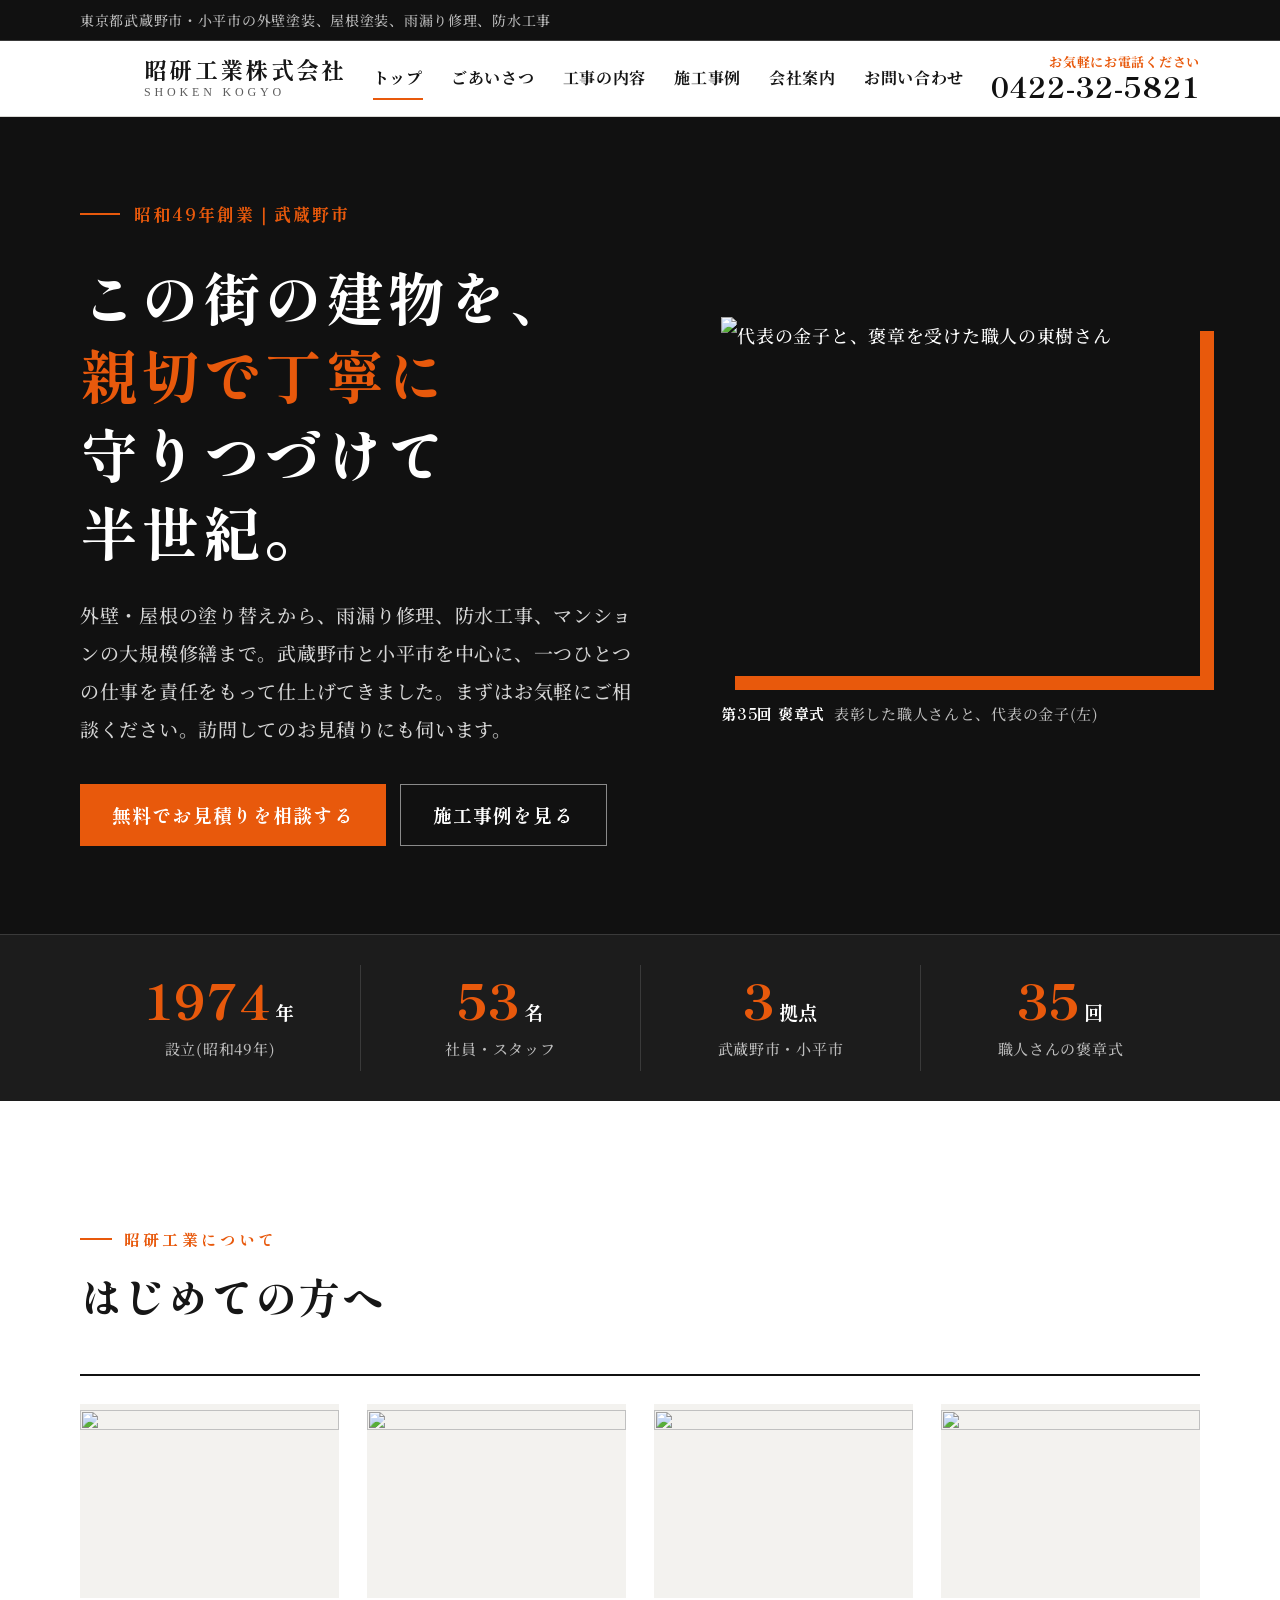
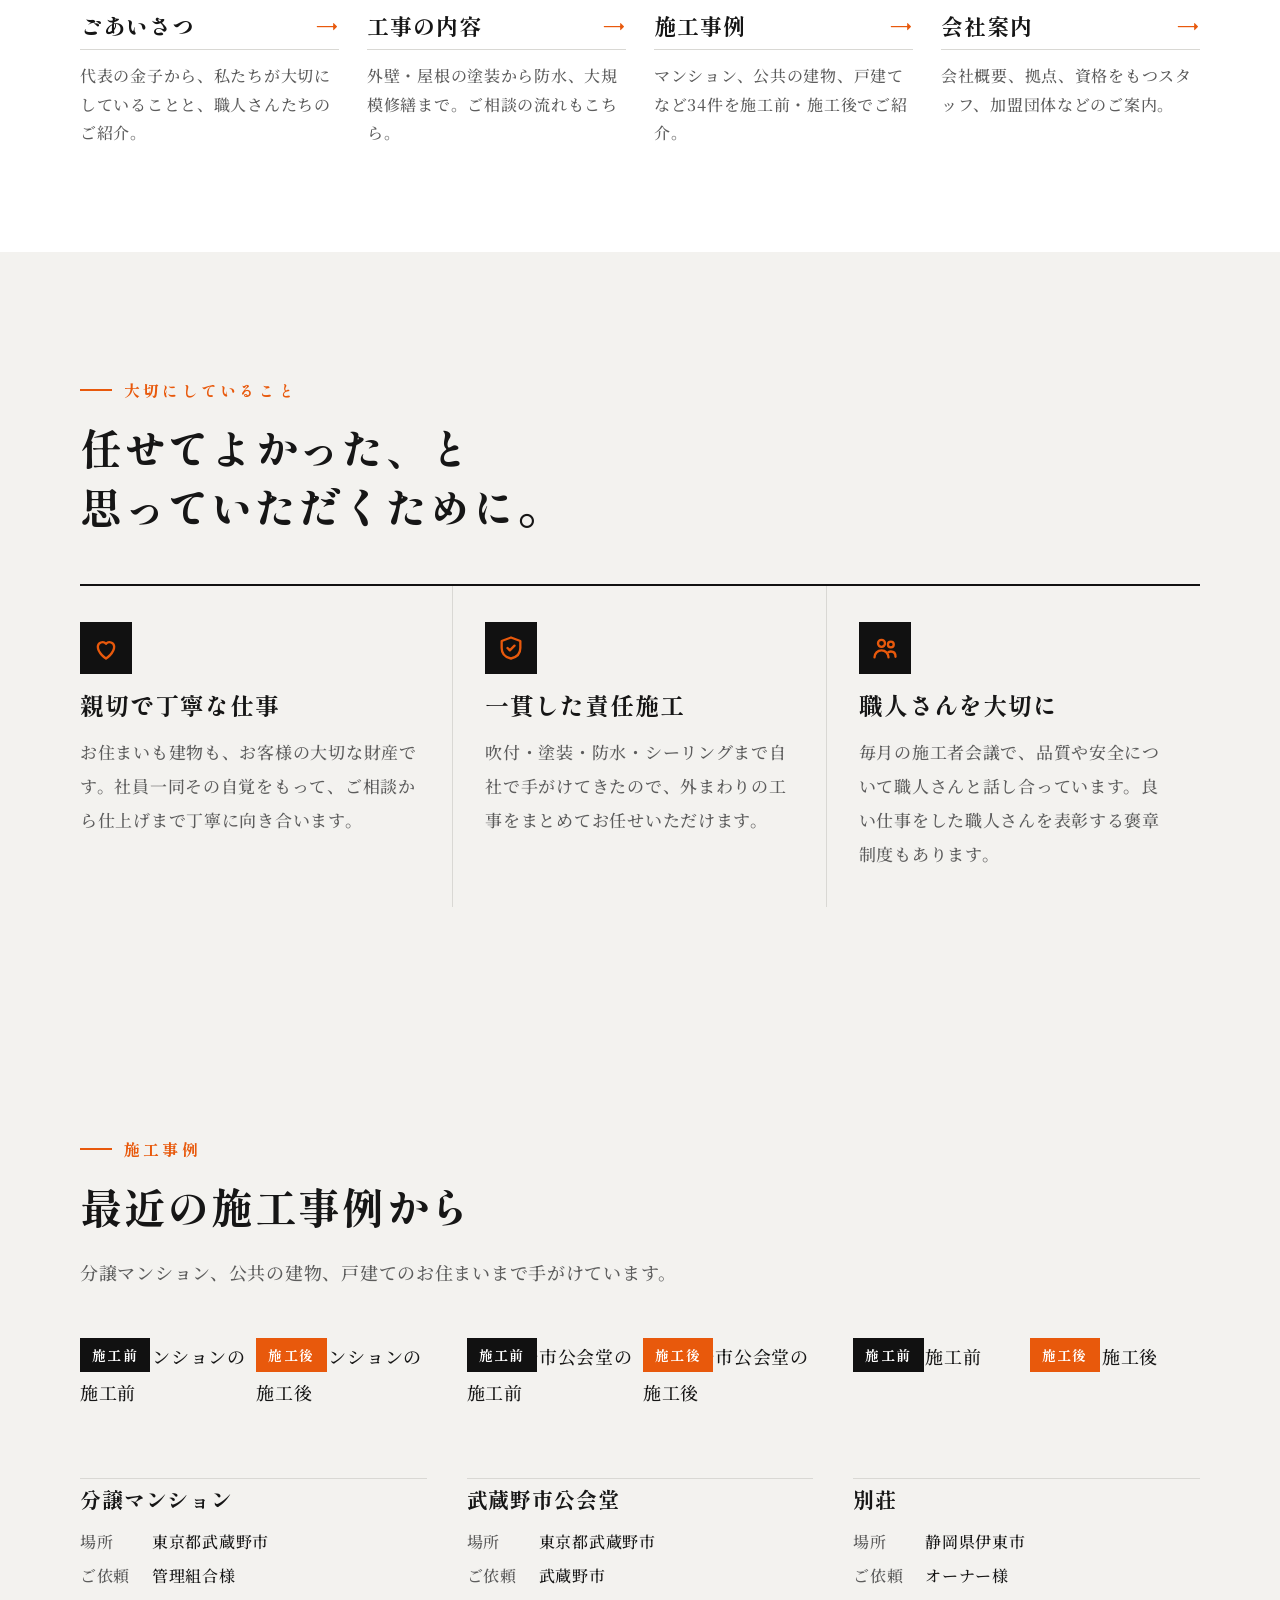
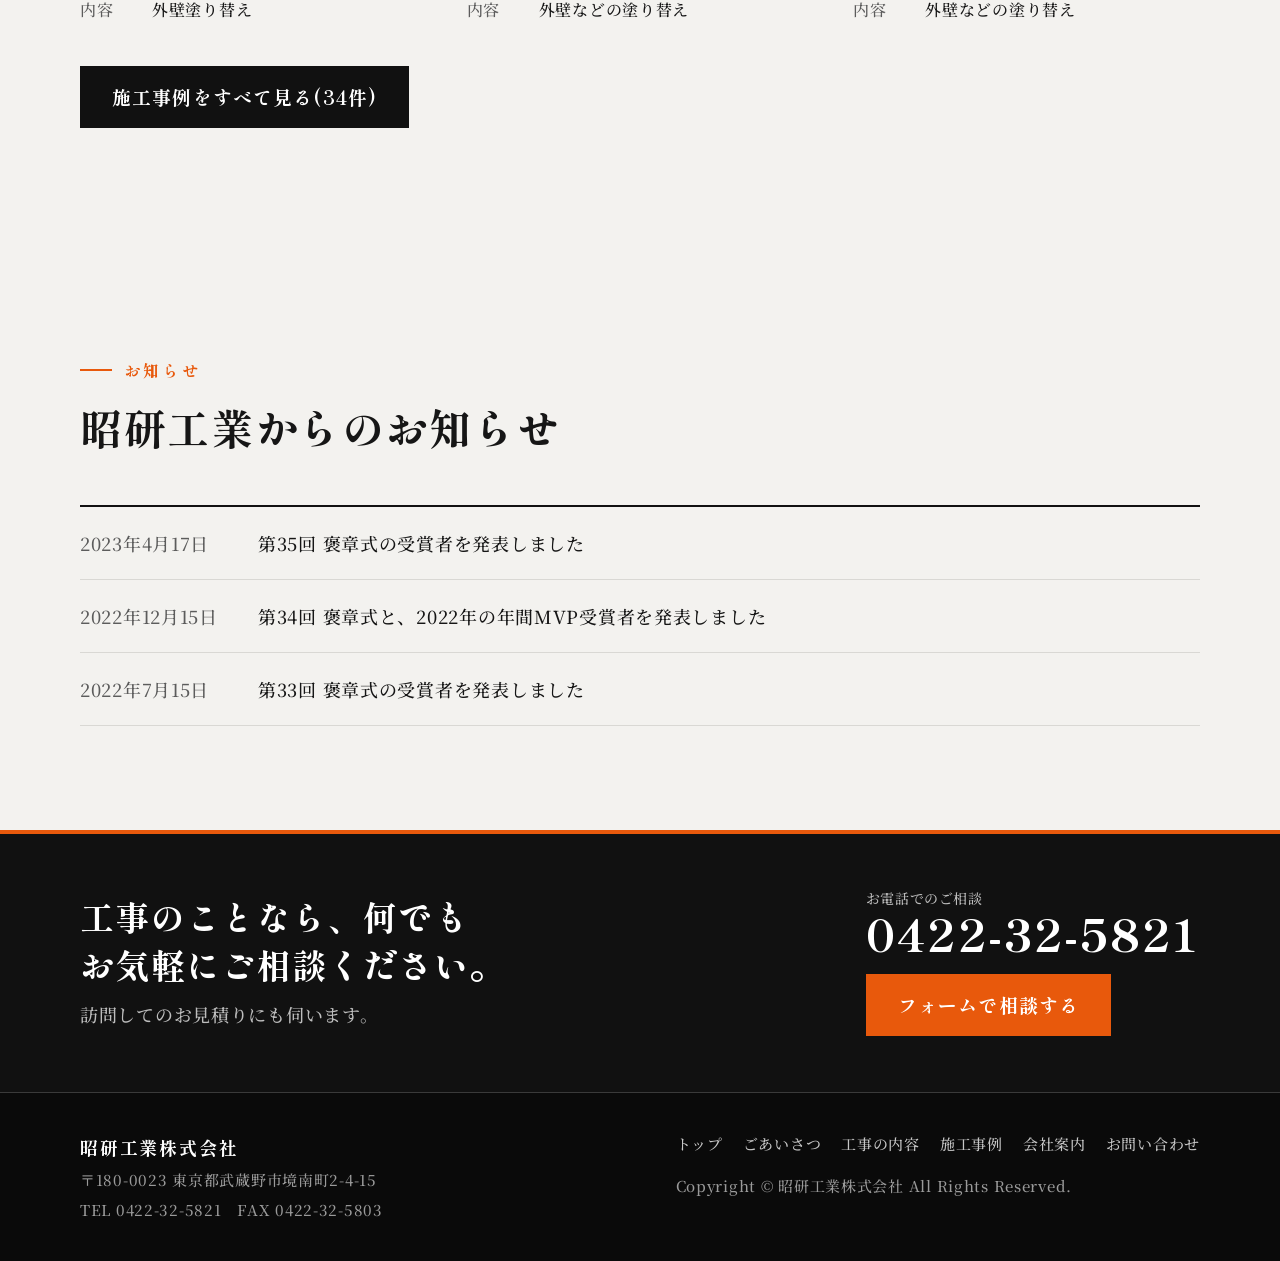
==== commit db919cce: "明朝体に変更し、6ページのホームページに分割 Co-Authored-By: Claude Opus 5.5 <noreply@anthropic.com> Claude-Session: https" ====
--- a/index.html
+++ b/index.html
@@ -5,269 +5,11 @@
 <meta name="viewport" content="width=device-width, initial-scale=1, viewport-fit=cover">
 <meta name="robots" content="noindex, nofollow">
 <title>昭研工業株式会社｜武蔵野市・小平市の外壁塗装・屋根塗装・防水工事</title>
-<meta name="description" content="昭和49年創業。東京都武蔵野市・小平市の外壁塗装、屋根塗装、雨漏り修理、防水工事、マンション大規模修繕なら昭研工業株式会社へ。訪問お見積りにも対応しています。">
+<meta name="description" content="東京都武蔵野市・小平市の外壁塗装、屋根塗装、雨漏り修理、防水工事、マンション大規模修繕なら昭和49年創業の昭研工業株式会社へ。">
 <link rel="preconnect" href="https://fonts.googleapis.com">
 <link rel="preconnect" href="https://fonts.gstatic.com" crossorigin>
-<link rel="stylesheet" href="https://fonts.googleapis.com/css2?family=BIZ+UDPGothic:wght@400;700&family=Zen+Kaku+Gothic+New:wght@700;900&family=Oswald:wght@500;600&display=swap">
-<style>
-/* レイアウト:黒と白のコントラストで締め、オレンジは「行動してほしい所」と要所だけ。角は立てて、文字は大きく。 */
-:root{
-  --white:#ffffff;
-  --paper:#f3f2ef;      /* 淡いグレーの帯 */
-  --black:#111111;      /* 主役の黒 */
-  --char:#1c1c1c;       /* 黒の中の段差 */
-  --ink:#161616;        /* 本文 */
-  --muted:#5c5c5c;
-  --orange:#e8590c;     /* 差し色 */
-  --red:#c32a1e;        /* ここ一番の強調 */
-  --line:#d9d8d4;
-  --line-dark:#3a3a3a;
-  --display:"Zen Kaku Gothic New","Hiragino Kaku Gothic ProN","BIZ UDPGothic",sans-serif;
-  --body:"BIZ UDPGothic","Hiragino Kaku Gothic ProN","Yu Gothic",Meiryo,sans-serif;
-  --num:"Oswald","Zen Kaku Gothic New",sans-serif;
-  --w:1160px;
-}
-*{box-sizing:border-box}
-html{scroll-behavior:smooth;-webkit-text-size-adjust:100%}
-@media (prefers-reduced-motion:reduce){html{scroll-behavior:auto}}
-body{margin:0;background:var(--white);color:var(--ink);font-family:var(--body);font-size:18px;line-height:1.9;letter-spacing:.02em}
-img{max-width:100%;height:auto;display:block}
-a{color:var(--orange)}
-a:focus-visible,button:focus-visible,input:focus-visible,textarea:focus-visible{outline:3px solid var(--orange);outline-offset:3px}
-.wrap{max-width:var(--w);margin:0 auto;padding-left:max(20px,env(safe-area-inset-left,0px));padding-right:max(20px,env(safe-area-inset-right,0px))}
-h1,h2,h3{font-family:var(--display);font-weight:900;line-height:1.4;text-wrap:balance;word-break:auto-phrase;margin:0;letter-spacing:.04em}
-.pull{word-break:auto-phrase}
-p{margin:0}
-
-/* ヘッダー */
-.top-note{background:var(--black);color:#bdbdbd;font-size:14px;border-bottom:1px solid var(--line-dark)}
-.top-note .wrap{padding-block:6px}
-header.site{position:sticky;top:0;z-index:20;background:var(--white);border-bottom:1px solid var(--line)}
-header.site .wrap{display:flex;align-items:center;justify-content:space-between;gap:20px;padding-block:14px}
-.brand{display:flex;align-items:center;gap:14px;text-decoration:none;color:var(--ink)}
-.brand img{width:50px;height:auto}
-.brand b{font-family:var(--display);font-size:23px;font-weight:900;letter-spacing:.1em;display:block;line-height:1.2;white-space:nowrap}
-.brand small{display:block;font-family:var(--num);font-size:13px;color:var(--muted);letter-spacing:.3em;line-height:1.5}
-nav.gnav{display:flex;gap:28px;font-size:16px;white-space:nowrap}
-nav.gnav a{color:var(--ink);text-decoration:none;font-weight:700;padding-block:4px;border-bottom:2px solid transparent}
-nav.gnav a:hover{border-bottom-color:var(--orange)}
-.tel-btn{display:flex;flex-direction:column;align-items:flex-end;text-decoration:none;color:var(--ink);line-height:1.15}
-.tel-btn span{font-size:13px;color:var(--orange);font-weight:700}
-.tel-btn strong{font-family:var(--num);font-size:30px;font-weight:600;color:var(--black);letter-spacing:.04em;white-space:nowrap}
-@media (max-width:1180px){nav.gnav{display:none}}
-@media (max-width:620px){
-  .brand b{font-size:17px;letter-spacing:.04em}.brand small{display:none}.brand img{width:40px}
-  .tel-btn span{display:none}.tel-btn strong{font-size:22px}
-}
-
-/* ヒーロー:黒 */
-.hero{position:relative;overflow:hidden;background:var(--black);color:var(--white)}
-.hero::before{content:"";position:absolute;inset:0;background:url("https://shouken-kougyou.com/img/media/image/dummy.jpg") center 70%/cover no-repeat;opacity:.16;filter:grayscale(1)}
-.hero .wrap{position:relative;display:grid;grid-template-columns:1.1fr .9fr;gap:56px;align-items:center;padding-block:80px 88px}
-.hero .since{display:flex;align-items:center;gap:14px;font-family:var(--display);font-weight:700;font-size:17px;color:var(--orange);letter-spacing:.12em;margin-bottom:26px}
-.hero .since::before{content:"";width:40px;height:2px;background:var(--orange)}
-.hero h1{font-size:clamp(34px,4.8vw,58px);color:var(--white);letter-spacing:.06em;line-height:1.35}
-.hero h1 em{font-style:normal;color:var(--orange)}
-.hero .lead{margin-top:26px;font-size:19px;max-width:30em;color:#d6d6d6}
-.hero .acts{margin-top:36px;display:flex;flex-wrap:wrap;gap:14px}
-.btn{display:inline-flex;align-items:center;justify-content:center;gap:10px;min-height:62px;padding:0 32px;border-radius:0;font-family:var(--display);font-weight:700;font-size:19px;letter-spacing:.06em;text-decoration:none;border:0;cursor:pointer;transition:background .2s,color .2s}
-.btn-sun{background:var(--orange);color:#fff}
-.btn-sun:hover{background:var(--red)}
-.btn-line{background:transparent;color:var(--white);border:1px solid #8a8a8a}
-.btn-line:hover{border-color:var(--white)}
-.hero figure{margin:0;position:relative}
-.hero figure img{width:100%;aspect-ratio:4/3;object-fit:cover}
-.hero figure img{box-shadow:14px 14px 0 0 var(--orange)}
-.hero figcaption{margin-top:26px;font-size:15px;line-height:1.6;color:#bdbdbd}
-.hero figcaption b{color:var(--white);font-family:var(--display);margin-right:.6em}
-@media (max-width:860px){
-  .hero .wrap{grid-template-columns:1fr;gap:44px;padding-block:48px 64px}
-  .hero figure img{box-shadow:8px 8px 0 0 var(--orange)}
-}
-
-/* 数字の帯 */
-.facts{background:var(--char);color:#fff;border-top:1px solid var(--line-dark)}
-.facts .wrap{display:grid;grid-template-columns:repeat(4,1fr);padding-block:30px}
-.fact{text-align:center;padding:6px 10px;border-left:1px solid var(--line-dark)}
-.fact:first-child{border-left:0}
-.fact b{display:block;font-family:var(--num);font-weight:600;font-size:clamp(34px,4vw,48px);line-height:1.2;color:var(--orange);font-variant-numeric:tabular-nums}
-.fact b small{font-family:var(--display);font-size:.4em;margin-left:4px;color:#fff;font-weight:700}
-.fact span{font-size:15px;color:#bdbdbd}
-@media (max-width:720px){.facts .wrap{grid-template-columns:repeat(2,1fr);row-gap:20px}.fact:nth-child(3){border-left:0}}
-
-/* セクション共通 */
-section{padding-block:104px}
-.sec-head{margin-bottom:48px;max-width:42em}
-.sec-head .eyebrow{font-family:var(--display);font-weight:700;color:var(--orange);font-size:16px;letter-spacing:.2em;display:flex;align-items:center;gap:12px;margin-bottom:12px}
-.sec-head .eyebrow::before{content:"";width:32px;height:2px;background:var(--orange)}
-.sec-head h2{font-size:clamp(26px,3.6vw,42px)}
-.sec-head p{margin-top:18px;color:var(--muted)}
-.band{background:var(--paper)}
-.dark{background:var(--black);color:#fff}
-.dark .sec-head p{color:#bdbdbd}
-@media (max-width:620px){section{padding-block:68px}}
-
-/* ごあいさつ */
-.greet{display:grid;grid-template-columns:320px 1fr;gap:64px;align-items:start}
-.greet .photo img{width:100%;aspect-ratio:3/4;object-fit:cover;background:var(--paper)}
-.greet .name{margin-top:18px;line-height:1.6;border-left:3px solid var(--orange);padding-left:14px}
-.greet .name small{display:block;color:var(--muted);font-size:15px}
-.greet .name b{font-family:var(--display);font-weight:900;font-size:28px;letter-spacing:.16em}
-.greet .msg{display:flex;flex-direction:column;gap:22px;font-size:19px;max-width:36em;min-width:0}
-.greet .msg .pull{font-family:var(--display);font-weight:900;font-size:clamp(22px,2.6vw,30px);color:var(--black);line-height:1.6}
-.history{margin-top:10px;border-top:2px solid var(--black)}
-.history div{display:grid;grid-template-columns:7.5em 1fr;gap:16px;padding:14px 0;border-bottom:1px solid var(--line);font-size:17px}
-.history dt{font-family:var(--display);font-weight:900;color:var(--red)}
-.history dd{margin:0}
-@media (max-width:820px){.greet{grid-template-columns:1fr;gap:32px}.greet .photo{max-width:280px}}
-
-/* 大切にしていること */
-.values{display:grid;grid-template-columns:repeat(3,1fr);gap:0;border-top:2px solid var(--black)}
-.value{padding:36px 32px 36px 0;display:flex;flex-direction:column;gap:14px;border-right:1px solid var(--line)}
-.value + .value{padding-left:32px}
-.value:last-child{border-right:0}
-.value .mark{width:52px;height:52px;background:var(--black);display:grid;place-items:center;color:var(--orange)}
-.value h3{font-size:24px}
-.value p{font-size:17px;color:var(--muted)}
-@media (max-width:860px){.values{grid-template-columns:1fr}.value,.value + .value{padding:28px 0;border-right:0;border-bottom:1px solid var(--line)}}
-
-/* 職人さん(黒) */
-.crew{display:grid;grid-template-columns:1.15fr 1fr;gap:64px;align-items:center}
-.crew .text{display:flex;flex-direction:column;gap:18px;font-size:18px;min-width:0;color:#d6d6d6}
-.crew .text h2{color:#fff}
-.crew .text strong{color:var(--orange)}
-.gallery{display:grid;grid-template-columns:repeat(2,1fr);gap:10px}
-.gallery img{width:100%;aspect-ratio:4/3;object-fit:cover}
-.gallery figure{margin:0}
-.gallery figcaption{font-size:14px;color:#a8a8a8;margin-top:6px;line-height:1.5}
-.gallery .wide{grid-column:span 2}
-.gallery .wide img{aspect-ratio:16/9}
-@media (max-width:860px){.crew{grid-template-columns:1fr;gap:36px}}
-
-/* できること */
-.services{display:grid;grid-template-columns:repeat(3,1fr);gap:0;border-top:2px solid var(--black)}
-.svc{padding:28px 24px 28px 0;border-bottom:1px solid var(--line);display:flex;flex-direction:column;gap:6px}
-.svc h3{font-size:22px;display:flex;align-items:center;gap:12px}
-.svc h3::before{content:"";width:12px;height:12px;background:var(--orange);flex:none}
-.svc p{font-size:16px;color:var(--muted);line-height:1.75}
-@media (max-width:860px){.services{grid-template-columns:repeat(2,1fr)}}
-@media (max-width:520px){.services{grid-template-columns:1fr}}
-
-/* 施工事例 */
-.works{display:flex;flex-direction:column;gap:56px}
-.work{display:grid;grid-template-columns:1fr 1fr 300px;gap:12px;align-items:start;padding-bottom:56px;border-bottom:1px solid var(--line)}
-.work:last-child{padding-bottom:0;border-bottom:0}
-.work figure{margin:0;position:relative}
-.work figure img{width:100%;aspect-ratio:4/3;object-fit:cover}
-.work figure span{position:absolute;top:0;left:0;font-family:var(--display);font-weight:700;font-size:15px;letter-spacing:.1em;padding:4px 16px;background:var(--black);color:#fff}
-.work figure.after span{background:var(--orange)}
-.work .info{padding-left:20px;display:flex;flex-direction:column;gap:10px;min-width:0}
-.work .info .tag{align-self:flex-start;font-size:14px;font-weight:700;color:var(--red);border:1px solid var(--red);padding:0 10px}
-.work .info h3{font-size:22px}
-.work dl{margin:0;font-size:16px;display:grid;grid-template-columns:5em 1fr;row-gap:4px}
-.work dt{color:var(--muted)}
-.work dd{margin:0}
-.more-cats{margin-top:56px;padding:32px;background:var(--paper)}
-.more-cats h3{font-size:20px;margin-bottom:16px}
-.more-cats ul{list-style:none;margin:0;padding:0;display:flex;flex-wrap:wrap;gap:10px}
-.more-cats li{border:1px solid #bdbdbd;background:var(--white);padding:6px 16px;font-size:16px}
-@media (max-width:900px){.work{grid-template-columns:1fr 1fr}.work .info{grid-column:span 2;padding-left:0;padding-top:8px}}
-
-
-/* 施工事例:タブとカード */
-.wtabs{display:flex;flex-wrap:wrap;gap:0;border-bottom:2px solid var(--black);margin-bottom:36px}
-.wtab{font:inherit;font-family:var(--display);font-weight:700;font-size:17px;letter-spacing:.04em;background:transparent;color:var(--ink);border:0;padding:14px 20px;cursor:pointer;display:flex;align-items:center;gap:8px;border-bottom:4px solid transparent;margin-bottom:-2px}
-.wtab span{font-family:var(--num);font-weight:500;font-size:15px;color:var(--muted)}
-.wtab[aria-selected="true"]{background:var(--black);color:#fff;border-bottom-color:var(--orange)}
-.wtab[aria-selected="true"] span{color:var(--orange)}
-.wtab:hover{border-bottom-color:var(--orange)}
-.wgrid{display:grid;grid-template-columns:repeat(2,1fr);gap:48px 40px}
-.wcard{display:flex;flex-direction:column;gap:12px;min-width:0}
-.wcard .ba{display:grid;grid-template-columns:1fr 1fr;gap:6px}
-.wcard figure{margin:0;position:relative}
-.wcard img{width:100%;aspect-ratio:4/3;object-fit:cover;background:var(--paper)}
-.wcard figure span{position:absolute;top:0;left:0;font-family:var(--display);font-weight:700;font-size:14px;letter-spacing:.1em;padding:3px 12px;background:var(--black);color:#fff}
-.wcard figure.after span{background:var(--orange)}
-.wcard h3{font-size:21px;padding-top:6px;border-top:1px solid var(--line)}
-.wcard dl{margin:0;font-size:16px;display:grid;grid-template-columns:4.5em 1fr;row-gap:2px}
-.wcard dt{color:var(--muted)}
-.wcard dd{margin:0}
-@media (max-width:760px){.wgrid{grid-template-columns:1fr;gap:40px}.wtab{padding:10px 14px;font-size:15px}}
-.wcard[hidden]{display:none}
-
-/* 公共工事 */
-.public{display:grid;grid-template-columns:repeat(3,1fr);gap:16px}
-.pub{background:var(--white);border-top:4px solid var(--black);padding:26px;display:flex;flex-direction:column;gap:6px}
-.pub small{color:var(--red);font-weight:700;font-size:14px;letter-spacing:.06em}
-.pub b{font-family:var(--display);font-weight:900;font-size:21px;line-height:1.5}
-.pub span{font-size:15px;color:var(--muted)}
-@media (max-width:860px){.public{grid-template-columns:1fr}}
-
-/* 資格 */
-.quals{margin-top:40px;display:grid;grid-template-columns:repeat(4,1fr);gap:1px;background:var(--line);border:1px solid var(--line)}
-.qual{padding:18px;display:flex;flex-direction:column;gap:2px;background:var(--white)}
-.qual span{font-size:15px;line-height:1.5}
-.qual b{font-family:var(--num);font-weight:600;font-size:32px;color:var(--black);font-variant-numeric:tabular-nums;line-height:1.3}
-.qual b small{font-family:var(--display);font-size:15px;margin-left:3px}
-@media (max-width:860px){.quals{grid-template-columns:repeat(2,1fr)}}
-
-/* 流れ */
-.flow{display:grid;grid-template-columns:repeat(4,1fr);gap:0;counter-reset:step;border-top:2px solid var(--black)}
-.step{position:relative;padding:28px 24px 28px 0;display:flex;flex-direction:column;gap:10px;counter-increment:step}
-.step + .step{padding-left:24px;border-left:1px solid var(--line)}
-.step::before{content:counter(step,decimal-leading-zero);font-family:var(--num);font-weight:600;color:var(--orange);font-size:40px;line-height:1}
-.step h3{font-size:21px}
-.step p{font-size:16px;color:var(--muted)}
-@media (max-width:860px){.flow{grid-template-columns:1fr 1fr}.step:nth-child(3){padding-left:0;border-left:0}}
-@media (max-width:520px){.flow{grid-template-columns:1fr}.step,.step + .step{padding:24px 0;border-left:0;border-bottom:1px solid var(--line)}}
-
-/* お知らせ */
-.news{list-style:none;margin:0;padding:0;border-top:2px solid var(--black)}
-.news li{display:grid;grid-template-columns:9em 1fr;gap:16px;padding:18px 0;border-bottom:1px solid var(--line)}
-.news time{color:var(--muted);font-variant-numeric:tabular-nums}
-@media (max-width:560px){.news li{grid-template-columns:1fr;gap:2px}}
-
-/* 会社概要 */
-.company{display:grid;grid-template-columns:1fr 380px;gap:56px;align-items:start}
-.co-table{margin:0;border-top:2px solid var(--black)}
-.co-table div{display:grid;grid-template-columns:8em 1fr;gap:16px;padding:16px 0;border-bottom:1px solid var(--line)}
-.co-table dt{font-weight:700}
-.co-table dd{margin:0;min-width:0}
-.company .bldg img{width:100%;aspect-ratio:4/5;object-fit:cover}
-.company .bldg a{display:inline-block;margin-top:14px;font-weight:700}
-@media (max-width:860px){.company{grid-template-columns:1fr}.company .bldg{max-width:380px}.co-table div{grid-template-columns:6em 1fr}}
-
-/* お問い合わせ(黒) */
-.contact{background:var(--black);color:#fff}
-.contact .sec-head p{color:#bdbdbd}
-.contact-grid{display:grid;grid-template-columns:1fr 1fr;gap:40px;align-items:start}
-.tel-card{border:1px solid var(--line-dark);border-top:4px solid var(--orange);padding:32px;display:flex;flex-direction:column;gap:10px;background:var(--char)}
-.tel-card .num{font-family:var(--num);font-weight:600;font-size:clamp(40px,5vw,56px);color:#fff;letter-spacing:.04em;line-height:1.15;user-select:all}
-.tel-card .fax{font-size:17px;color:#bdbdbd}
-.tel-card .note{font-size:16px;border-top:1px solid var(--line-dark);padding-top:14px;margin-top:6px;color:#d6d6d6}
-form.f{background:var(--char);border:1px solid var(--line-dark);padding:32px;display:flex;flex-direction:column;gap:18px}
-form.f label{display:flex;flex-direction:column;gap:6px;font-weight:700}
-form.f label small{font-weight:400;color:#bdbdbd}
-form.f input,form.f textarea{font:inherit;font-size:18px;padding:14px 16px;border-radius:0;border:1px solid #444;background:#fff;color:var(--ink);width:100%}
-form.f textarea{min-height:140px;resize:vertical}
-.req{display:inline-block;background:var(--red);color:#fff;font-size:12px;padding:0 6px;margin-left:8px;vertical-align:2px}
-.f-done{background:#fff;color:var(--ink);padding:14px 16px;font-size:16px}
-@media (max-width:860px){.contact-grid{grid-template-columns:1fr}}
-
-footer{background:#0a0a0a;color:#9a9a9a;font-size:15px;border-top:1px solid var(--line-dark)}
-footer .wrap{padding-block:36px;display:flex;flex-wrap:wrap;justify-content:space-between;gap:16px}
-footer b{color:#fff;font-family:var(--display);font-size:18px;letter-spacing:.1em}
-
-/* スマホ下部の電話ボタン */
-.fixed-tel{display:none}
-@media (max-width:620px){
-  .fixed-tel{display:flex;position:fixed;left:0;right:0;bottom:0;z-index:30;gap:0;background:var(--black);
-    padding:0 env(safe-area-inset-right,0px) env(safe-area-inset-bottom,0px) env(safe-area-inset-left,0px)}
-  .fixed-tel a{flex:1;min-height:60px;font-size:16px;padding:0 10px;white-space:nowrap}
-  .fixed-tel .btn-line{border:0;border-right:1px solid var(--line-dark)}
-  body{padding-bottom:64px}
-}
-</style>
+<link rel="stylesheet" href="https://fonts.googleapis.com/css2?family=Noto+Serif+JP:wght@500;700&family=Shippori+Mincho+B1:wght@700;800&display=swap">
+<link rel="stylesheet" href="style.css">
 </head>
 <body>
 
@@ -275,23 +17,23 @@
 
 <header class="site">
   <div class="wrap">
-    <a class="brand" href="#top" aria-label="昭研工業株式会社 トップへ">
+    <a class="brand" href="index.html" aria-label="昭研工業株式会社 トップへ">
       <img src="https://shouken-kougyou.com/files/libs/217/202305111043425552.jpg" alt="">
       <span><b>昭研工業株式会社</b><small>SHOKEN KOGYO</small></span>
     </a>
     <nav class="gnav" aria-label="メインメニュー">
-      <a href="#greeting">ごあいさつ</a>
-      <a href="#crew">職人さんたち</a>
-      <a href="#services">工事の内容</a>
-      <a href="#works">施工事例</a>
-      <a href="#company">会社案内</a>
-      <a href="#contact">お問い合わせ</a>
+      <a href="index.html" aria-current="page">トップ</a>
+      <a href="about.html">ごあいさつ</a>
+      <a href="service.html">工事の内容</a>
+      <a href="works.html">施工事例</a>
+      <a href="company.html">会社案内</a>
+      <a href="contact.html">お問い合わせ</a>
     </nav>
     <a class="tel-btn" href="tel:0422325821"><span>お気軽にお電話ください</span><strong>0422-32-5821</strong></a>
   </div>
 </header>
 
-<main id="top">
+<main>
 
 <!-- ヒーロー -->
 <div class="hero">
@@ -301,8 +43,8 @@
       <h1>この街の建物を、<br><em>親切で丁寧に</em><br>守りつづけて半世紀。</h1>
       <p class="lead">外壁・屋根の塗り替えから、雨漏り修理、防水工事、マンションの大規模修繕まで。武蔵野市と小平市を中心に、一つひとつの仕事を責任をもって仕上げてきました。まずはお気軽にご相談ください。訪問してのお見積りにも伺います。</p>
       <div class="acts">
-        <a class="btn btn-sun" href="#contact">無料でお見積りを相談する</a>
-        <a class="btn btn-line" href="#works">施工事例を見る</a>
+        <a class="btn btn-sun" href="contact.html">無料でお見積りを相談する</a>
+        <a class="btn btn-line" href="works.html">施工事例を見る</a>
       </div>
     </div>
     <figure>
@@ -322,30 +64,18 @@
   </div>
 </div>
 
-<!-- ごあいさつ -->
-<section id="greeting">
+<!-- 入口 -->
+<section id="guide">
   <div class="wrap">
     <div class="sec-head">
-      <p class="eyebrow">ごあいさつ</p>
-      <h2>お客様の大切な財産に、<br>手を入れさせていただく仕事です。</h2>
+      <p class="eyebrow">昭研工業について</p>
+      <h2>はじめての方へ</h2>
     </div>
-    <div class="greet">
-      <div class="photo">
-        <img src="https://shouken-kougyou.com/files/libs/38/202110010852509142.jpg" alt="代表取締役 金子由徳">
-        <p class="name"><small>代表取締役</small><b>金子 由徳</b></p>
-      </div>
-      <div class="msg">
-        <p class="pull">「誠意と技術」を合言葉に、<br>最初から最後まで、私たちが責任をもって仕上げます。</p>
-        <p>昭研工業は、昭和49年8月に吹付工事の会社として始まりました。そこから塗装工事、防水工事へと仕事の幅を広げ、建物の外まわりをまるごとお任せいただける会社になりました。</p>
-        <p>私たちの誇りは、これまで積み重ねてきた一つひとつの仕事そのものです。おかげさまで、一度お任せくださったお客様からのリピートやご紹介を多くいただいています。</p>
-        <p>民間の住まいやマンションでも、官公庁の建物でも、社員一同「お客様の財産に携わっている」という自覚をもって、親切で丁寧な仕事をお届けしてまいります。</p>
-        <dl class="history" aria-label="あゆみ">
-          <div><dt>昭和49年</dt><dd>設立。建築総合吹付工事を専業にスタート</dd></div>
-          <div><dt>昭和53年</dt><dd>塗装工事をはじめる</dd></div>
-          <div><dt>昭和56年</dt><dd>総合防水工事・架設工事へ。建物の外壁仕上を一貫して担う体制に</dd></div>
-          <div><dt>昭和62年</dt><dd>ALC工事にも進出</dd></div>
-        </dl>
-      </div>
+    <div class="entries">
+      <a class="entry" href="about.html"><img src="https://shouken-kougyou.com/files/libs/191/20230428100310480.jpg" alt=""><h3>ごあいさつ</h3><p>代表の金子から、私たちが大切にしていることと、職人さんたちのご紹介。</p></a>
+      <a class="entry" href="service.html"><img src="https://shouken-kougyou.com/files/libs/124/202110010854268574.JPG" alt=""><h3>工事の内容</h3><p>外壁・屋根の塗装から防水、大規模修繕まで。ご相談の流れもこちら。</p></a>
+      <a class="entry" href="works.html"><img src="https://shouken-kougyou.com/files/libs/106/202110010854043039.JPG" alt=""><h3>施工事例</h3><p>マンション、公共の建物、戸建てなど34件を施工前・施工後でご紹介。</p></a>
+      <a class="entry" href="company.html"><img src="https://shouken-kougyou.com/files/libs/228/202310241427431881.jpg" alt=""><h3>会社案内</h3><p>会社概要、拠点、資格をもつスタッフ、加盟団体などのご案内。</p></a>
     </div>
   </div>
 </section>
@@ -377,245 +107,29 @@
   </div>
 </section>
 
-<!-- 職人さん -->
-<section class="dark" id="crew">
-  <div class="wrap">
-    <div class="crew">
-      <div class="text">
-        <div class="sec-head" style="margin-bottom:8px">
-          <p class="eyebrow">職人さんたち</p>
-          <h2>腕のいい職人さんが、<br>笑顔で現場に立っています。</h2>
-        </div>
-        <p>昭研工業には、優れた技術や意欲、段取りの良さで活躍した職人さんを表彰する<strong>褒章制度</strong>があります。毎月ひらく施工者会議の場で受賞者を発表し、代表から記念品を手渡しています。</p>
-        <p>これまでに開いた褒章式は<strong>35回</strong>。2022年からは、一年間でもっとも活躍した職人さんを選ぶ<strong>年間MVP</strong>も始まりました。女性の職人さんも活躍しています。</p>
-        <p>お客様のお宅に伺うのは、この職人さんたちです。顔の見える会社として、安心してお任せいただけるよう取り組んでいます。</p>
-      </div>
-      <div class="gallery">
-        <figure class="wide"><img src="https://shouken-kougyou.com/files/libs/16/20211001085224697.jpg" alt="褒章を受けて笑顔の職人さん"><figcaption>褒章式のひとこま</figcaption></figure>
-        <figure><img src="https://shouken-kougyou.com/files/libs/189/202304281000132845.jpg" alt="施工者会議での記念撮影"><figcaption>女性の職人さんも活躍中</figcaption></figure>
-        <figure><img src="https://shouken-kougyou.com/files/libs/15/202110010852234245.jpg" alt="施工者会議での記念撮影"><figcaption>毎月の施工者会議にて</figcaption></figure>
-      </div>
-    </div>
-  </div>
-</section>
-
-<!-- できること -->
-<section class="band" id="services">
-  <div class="wrap">
-    <div class="sec-head">
-      <p class="eyebrow">工事の内容</p>
-      <h2>建物の外まわりのことなら、<br>何でもご相談ください。</h2>
-      <p>一戸建てのお住まいから、マンション・アパート、公共の建物まで対応しています。</p>
-    </div>
-    <div class="services">
-      <div class="svc"><h3>外壁塗装</h3><p>戸建て・マンション・店舗の外壁の塗り替え</p></div>
-      <div class="svc"><h3>屋根塗装・屋根工事</h3><p>屋根の塗り替え、シングル屋根などの葺き替え</p></div>
-      <div class="svc"><h3>雨漏り修理</h3><p>雨漏りの原因を調べて、適した方法で直します</p></div>
-      <div class="svc"><h3>防水工事</h3><p>屋上・ベランダ・廊下などの防水</p></div>
-      <div class="svc"><h3>遮熱塗装</h3><p>夏の日差しの熱をおさえる塗装</p></div>
-      <div class="svc"><h3>マンション大規模修繕</h3><p>分譲・賃貸マンションの計画的な改修</p></div>
-      <div class="svc"><h3>タイル工事</h3><p>外壁・床・外構のタイルの改修</p></div>
-      <div class="svc"><h3>床・階段の防音施工</h3><p>共用廊下や階段の防水・防音</p></div>
-      <div class="svc"><h3>シーリング・サイディング</h3><p>目地の打ち替えや外壁材の工事</p></div>
-    </div>
-  </div>
-</section>
-
-<!-- 施工事例 -->
-<section id="works">
+<!-- 施工事例ピックアップ -->
+<section class="band" id="pickup">
   <div class="wrap">
     <div class="sec-head">
       <p class="eyebrow">施工事例</p>
-      <h2>手がけてきた工事を、<br>施工前と施工後でご覧ください。</h2>
-      <p>掲載しているのは34件。民間のマンションから、学校・保育園・公会堂などの公共の建物、戸建てのお住まいまで手がけています。</p>
+      <h2>最近の施工事例から</h2>
+      <p>分譲マンション、公共の建物、戸建てのお住まいまで手がけています。</p>
     </div>
-    <div class="wtabs" role="tablist" aria-label="施工事例の種類">
-<button type="button" class="wtab" role="tab" id="tab-mansion" aria-selected="true" data-cat="mansion">マンション・ビル<span>8</span></button>
-<button type="button" class="wtab" role="tab" id="tab-public" aria-selected="false" data-cat="public">公共の建物<span>5</span></button>
-<button type="button" class="wtab" role="tab" id="tab-house" aria-selected="false" data-cat="house">戸建て住宅<span>7</span></button>
-<button type="button" class="wtab" role="tab" id="tab-water" aria-selected="false" data-cat="water">防水工事<span>7</span></button>
-<button type="button" class="wtab" role="tab" id="tab-other" aria-selected="false" data-cat="other">プール・駐車場など<span>4</span></button>
-<button type="button" class="wtab" role="tab" id="tab-roof" aria-selected="false" data-cat="roof">屋根・タイル<span>3</span></button>
-    </div>
-    <div class="wgrid" id="wgrid">
-<article class="wcard" data-cat="mansion">
-  <div class="ba"><figure><img src="https://shouken-kougyou.com/files/libs/93/202110010853495928.JPG" alt="賃貸マンションの施工前" loading="lazy"><span>施工前</span></figure><figure class="after"><img src="https://shouken-kougyou.com/files/libs/94/202110010853508928.JPG" alt="賃貸マンションの施工後" loading="lazy"><span>施工後</span></figure></div>
-  <h3>賃貸マンション</h3><dl><dt>場所</dt><dd>東京都中野区</dd><dt>ご依頼</dt><dd>オーナー様</dd><dt>内容</dt><dd>外壁塗り替え・屋上などの防水工事</dd></dl>
-</article>
-<article class="wcard" data-cat="mansion">
+    <div class="wgrid wgrid-3">
+<article class="wcard" data-x="mansion">
   <div class="ba"><figure><img src="https://shouken-kougyou.com/files/libs/105/202110010854036401.JPG" alt="分譲マンションの施工前" loading="lazy"><span>施工前</span></figure><figure class="after"><img src="https://shouken-kougyou.com/files/libs/106/202110010854043039.JPG" alt="分譲マンションの施工後" loading="lazy"><span>施工後</span></figure></div>
   <h3>分譲マンション</h3><dl><dt>場所</dt><dd>東京都武蔵野市</dd><dt>ご依頼</dt><dd>管理組合様</dd><dt>内容</dt><dd>外壁塗り替え</dd></dl>
 </article>
-<article class="wcard" data-cat="mansion">
-  <div class="ba"><figure><img src="https://shouken-kougyou.com/files/libs/95/202110010853519017.jpg" alt="宿泊施設の施工前" loading="lazy"><span>施工前</span></figure><figure class="after"><img src="https://shouken-kougyou.com/files/libs/96/202110010853522334.JPG" alt="宿泊施設の施工後" loading="lazy"><span>施工後</span></figure></div>
-  <h3>宿泊施設</h3><dl><dt>場所</dt><dd>東京都八王子市</dd><dt>ご依頼</dt><dd>地元工務店</dd><dt>内容</dt><dd>外壁などの塗装工事</dd></dl>
-</article>
-<article class="wcard" data-cat="mansion">
-  <div class="ba"><figure><img src="https://shouken-kougyou.com/files/libs/97/202110010853534852.JPG" alt="北里大学 M5号棟の施工前" loading="lazy"><span>施工前</span></figure><figure class="after"><img src="https://shouken-kougyou.com/files/libs/98/202110010853554934.JPG" alt="北里大学 M5号棟の施工後" loading="lazy"><span>施工後</span></figure></div>
-  <h3>北里大学 M5号棟</h3><dl><dt>場所</dt><dd>神奈川県相模原市</dd><dt>ご依頼</dt><dd>地元工務店</dd><dt>内容</dt><dd>外壁などの塗装工事</dd></dl>
-</article>
-<article class="wcard" data-cat="mansion">
-  <div class="ba"><figure><img src="https://shouken-kougyou.com/files/libs/99/202110010853562518.JPG" alt="分譲マンションの施工前" loading="lazy"><span>施工前</span></figure><figure class="after"><img src="https://shouken-kougyou.com/files/libs/100/202110010853579917.JPG" alt="分譲マンションの施工後" loading="lazy"><span>施工後</span></figure></div>
-  <h3>分譲マンション</h3><dl><dt>場所</dt><dd>神奈川県川崎市多摩区</dd><dt>ご依頼</dt><dd>管理組合様</dd><dt>内容</dt><dd>外壁タイル張り替え・屋上防水</dd></dl>
-</article>
-<article class="wcard" data-cat="mansion">
-  <div class="ba"><figure><img src="https://shouken-kougyou.com/files/libs/101/20211001085359898.JPG" alt="賃貸マンションの施工前" loading="lazy"><span>施工前</span></figure><figure class="after"><img src="https://shouken-kougyou.com/files/libs/102/202110010854002447.JPG" alt="賃貸マンションの施工後" loading="lazy"><span>施工後</span></figure></div>
-  <h3>賃貸マンション</h3><dl><dt>場所</dt><dd>東京都狛江市</dd><dt>ご依頼</dt><dd>オーナー様</dd><dt>内容</dt><dd>外壁タイルなどの張り替え・屋上、廊下の防水工事</dd></dl>
-</article>
-<article class="wcard" data-cat="mansion">
-  <div class="ba"><figure><img src="https://shouken-kougyou.com/files/libs/103/202110010854019469.JPG" alt="賃貸マンションの施工前" loading="lazy"><span>施工前</span></figure><figure class="after"><img src="https://shouken-kougyou.com/files/libs/104/202110010854025777.JPG" alt="賃貸マンションの施工後" loading="lazy"><span>施工後</span></figure></div>
-  <h3>賃貸マンション</h3><dl><dt>場所</dt><dd>神奈川県川崎市麻生区</dd><dt>ご依頼</dt><dd>地元工務店</dd><dt>内容</dt><dd>外壁タイル張り替え・屋上、廊下の防水工事</dd></dl>
-</article>
-<article class="wcard" data-cat="mansion">
-  <div class="ba"><figure><img src="https://shouken-kougyou.com/files/libs/107/202110010854068556.JPG" alt="賃貸マンションの施工前" loading="lazy"><span>施工前</span></figure><figure class="after"><img src="https://shouken-kougyou.com/files/libs/108/202110010854078625.JPG" alt="賃貸マンションの施工後" loading="lazy"><span>施工後</span></figure></div>
-  <h3>賃貸マンション</h3><dl><dt>場所</dt><dd>東京都世田谷区</dd><dt>ご依頼</dt><dd>地元工務店</dd><dt>内容</dt><dd>外壁タイルなどの張り替え</dd></dl>
-</article>
-<article class="wcard" data-cat="public">
+<article class="wcard" data-x="public">
   <div class="ba"><figure><img src="https://shouken-kougyou.com/files/libs/119/202110010854201392.JPG" alt="武蔵野市公会堂の施工前" loading="lazy"><span>施工前</span></figure><figure class="after"><img src="https://shouken-kougyou.com/files/libs/120/202110010854215126.jpg" alt="武蔵野市公会堂の施工後" loading="lazy"><span>施工後</span></figure></div>
   <h3>武蔵野市公会堂</h3><dl><dt>場所</dt><dd>東京都武蔵野市</dd><dt>ご依頼</dt><dd>武蔵野市</dd><dt>内容</dt><dd>外壁などの塗り替え</dd></dl>
 </article>
-<article class="wcard" data-cat="public">
-  <div class="ba"><figure><img src="https://shouken-kougyou.com/files/libs/117/202110010854186806.jpg" alt="武蔵野市消防団 第一分団の施工前" loading="lazy"><span>施工前</span></figure><figure class="after"><img src="https://shouken-kougyou.com/files/libs/118/20211001085419267.jpg" alt="武蔵野市消防団 第一分団の施工後" loading="lazy"><span>施工後</span></figure></div>
-  <h3>武蔵野市消防団 第一分団</h3><dl><dt>場所</dt><dd>東京都武蔵野市</dd><dt>ご依頼</dt><dd>武蔵野市</dd><dt>内容</dt><dd>外壁などの塗り替え</dd></dl>
-</article>
-<article class="wcard" data-cat="public">
-  <div class="ba"><figure><img src="https://shouken-kougyou.com/files/libs/111/202110010854116104.JPG" alt="公社の賃貸住宅の施工前" loading="lazy"><span>施工前</span></figure><figure class="after"><img src="https://shouken-kougyou.com/files/libs/112/202110010854129880.JPG" alt="公社の賃貸住宅の施工後" loading="lazy"><span>施工後</span></figure></div>
-  <h3>公社の賃貸住宅</h3><dl><dt>場所</dt><dd>東京都昭島市</dd><dt>ご依頼</dt><dd>東京都住宅供給公社</dd><dt>内容</dt><dd>外壁塗り替え・屋上防水工事</dd></dl>
-</article>
-<article class="wcard" data-cat="public">
-  <div class="ba"><figure><img src="https://shouken-kougyou.com/files/libs/113/202110010854138043.JPG" alt="公社の賃貸住宅の施工前" loading="lazy"><span>施工前</span></figure><figure class="after"><img src="https://shouken-kougyou.com/files/libs/114/202110010854141081.JPG" alt="公社の賃貸住宅の施工後" loading="lazy"><span>施工後</span></figure></div>
-  <h3>公社の賃貸住宅</h3><dl><dt>場所</dt><dd>東京都町田市</dd><dt>ご依頼</dt><dd>東京都住宅供給公社</dd><dt>内容</dt><dd>外壁などの塗り替え・屋上防水工事</dd></dl>
-</article>
-<article class="wcard" data-cat="public">
-  <div class="ba"><figure><img src="https://shouken-kougyou.com/files/libs/115/202110010854167349.JPG" alt="公社の賃貸住宅の施工前" loading="lazy"><span>施工前</span></figure><figure class="after"><img src="https://shouken-kougyou.com/files/libs/116/202110010854176155.JPG" alt="公社の賃貸住宅の施工後" loading="lazy"><span>施工後</span></figure></div>
-  <h3>公社の賃貸住宅</h3><dl><dt>場所</dt><dd>東京都府中市</dd><dt>ご依頼</dt><dd>東京都住宅供給公社</dd><dt>内容</dt><dd>外壁などの塗り替え・屋上防水工事</dd></dl>
-</article>
-<article class="wcard" data-cat="house">
+<article class="wcard" data-x="house">
   <div class="ba"><figure><img src="https://shouken-kougyou.com/files/libs/121/202110010854232646.JPG" alt="別荘の施工前" loading="lazy"><span>施工前</span></figure><figure class="after"><img src="https://shouken-kougyou.com/files/libs/122/20211001085424294.jpg" alt="別荘の施工後" loading="lazy"><span>施工後</span></figure></div>
   <h3>別荘</h3><dl><dt>場所</dt><dd>静岡県伊東市</dd><dt>ご依頼</dt><dd>オーナー様</dd><dt>内容</dt><dd>外壁などの塗り替え</dd></dl>
 </article>
-<article class="wcard" data-cat="house">
-  <div class="ba"><figure><img src="https://shouken-kougyou.com/files/libs/123/202110010854256587.JPG" alt="戸建て住宅の施工前" loading="lazy"><span>施工前</span></figure><figure class="after"><img src="https://shouken-kougyou.com/files/libs/124/202110010854268574.JPG" alt="戸建て住宅の施工後" loading="lazy"><span>施工後</span></figure></div>
-  <h3>戸建て住宅</h3><dl><dt>場所</dt><dd>神奈川県川崎市麻生区</dd><dt>ご依頼</dt><dd>地元工務店</dd><dt>内容</dt><dd>外壁・屋根の塗り替え</dd></dl>
-</article>
-<article class="wcard" data-cat="house">
-  <div class="ba"><figure><img src="https://shouken-kougyou.com/files/libs/125/202110010854279221.JPG" alt="戸建て住宅の施工前" loading="lazy"><span>施工前</span></figure><figure class="after"><img src="https://shouken-kougyou.com/files/libs/126/202110010854295604.JPG" alt="戸建て住宅の施工後" loading="lazy"><span>施工後</span></figure></div>
-  <h3>戸建て住宅</h3><dl><dt>場所</dt><dd>神奈川県川崎市麻生区</dd><dt>ご依頼</dt><dd>地元工務店</dd><dt>内容</dt><dd>外壁・屋根の塗り替え</dd></dl>
-</article>
-<article class="wcard" data-cat="house">
-  <div class="ba"><figure><img src="https://shouken-kougyou.com/files/libs/127/20211001085430909.JPG" alt="戸建て住宅の施工前" loading="lazy"><span>施工前</span></figure><figure class="after"><img src="https://shouken-kougyou.com/files/libs/128/202110010854314074.JPG" alt="戸建て住宅の施工後" loading="lazy"><span>施工後</span></figure></div>
-  <h3>戸建て住宅</h3><dl><dt>場所</dt><dd>神奈川県川崎市麻生区</dd><dt>ご依頼</dt><dd>地元工務店</dd><dt>内容</dt><dd>外壁・屋根の塗り替え</dd></dl>
-</article>
-<article class="wcard" data-cat="house">
-  <div class="ba"><figure><img src="https://shouken-kougyou.com/files/libs/129/20211001085432538.JPG" alt="戸建て住宅の施工前" loading="lazy"><span>施工前</span></figure><figure class="after"><img src="https://shouken-kougyou.com/files/libs/130/202110010854343426.JPG" alt="戸建て住宅の施工後" loading="lazy"><span>施工後</span></figure></div>
-  <h3>戸建て住宅</h3><dl><dt>場所</dt><dd>神奈川県川崎市麻生区</dd><dt>ご依頼</dt><dd>地元工務店</dd><dt>内容</dt><dd>外壁・屋根の塗り替え</dd></dl>
-</article>
-<article class="wcard" data-cat="house">
-  <div class="ba"><figure><img src="https://shouken-kougyou.com/files/libs/131/202110010854353991.JPG" alt="店舗併用住宅の施工前" loading="lazy"><span>施工前</span></figure><figure class="after"><img src="https://shouken-kougyou.com/files/libs/132/202110010854361436.JPG" alt="店舗併用住宅の施工後" loading="lazy"><span>施工後</span></figure></div>
-  <h3>店舗併用住宅</h3><dl><dt>場所</dt><dd>東京都東村山市</dd><dt>ご依頼</dt><dd>オーナー様</dd><dt>内容</dt><dd>外壁などの塗り替え</dd></dl>
-</article>
-<article class="wcard" data-cat="house">
-  <div class="ba"><figure><img src="https://shouken-kougyou.com/files/libs/109/202110010854081324.JPG" alt="木造2階建ての賃貸アパートの施工前" loading="lazy"><span>施工前</span></figure><figure class="after"><img src="https://shouken-kougyou.com/files/libs/110/20211001085409786.JPG" alt="木造2階建ての賃貸アパートの施工後" loading="lazy"><span>施工後</span></figure></div>
-  <h3>木造2階建ての賃貸アパート</h3><dl><dt>場所</dt><dd>東京都東村山市</dd><dt>ご依頼</dt><dd>オーナー様</dd><dt>内容</dt><dd>外壁などの塗り替え</dd></dl>
-</article>
-<article class="wcard" data-cat="water">
-  <div class="ba"><figure><img src="https://shouken-kougyou.com/files/libs/18/202110010852266983.JPG" alt="国分寺市立第九小学校の施工前" loading="lazy"><span>施工前</span></figure><figure class="after"><img src="https://shouken-kougyou.com/files/libs/19/202110010852275557.JPG" alt="国分寺市立第九小学校の施工後" loading="lazy"><span>施工後</span></figure></div>
-  <h3>国分寺市立第九小学校</h3><dl><dt>場所</dt><dd>東京都国分寺市</dd><dt>ご依頼</dt><dd>国分寺市</dd><dt>内容</dt><dd>ウレタン塗膜防水(機械固定工法)</dd></dl>
-</article>
-<article class="wcard" data-cat="water">
-  <div class="ba"><figure><img src="https://shouken-kougyou.com/files/libs/67/202110010853185917.JPG" alt="武蔵野市立第四小学校の施工前" loading="lazy"><span>施工前</span></figure><figure class="after"><img src="https://shouken-kougyou.com/files/libs/68/20211001085319184.JPG" alt="武蔵野市立第四小学校の施工後" loading="lazy"><span>施工後</span></figure></div>
-  <h3>武蔵野市立第四小学校</h3><dl><dt>場所</dt><dd>東京都武蔵野市</dd><dt>ご依頼</dt><dd>武蔵野市</dd><dt>内容</dt><dd>ウレタン塗膜防水(通気緩衝工法)</dd></dl>
-</article>
-<article class="wcard" data-cat="water">
-  <div class="ba"><figure><img src="https://shouken-kougyou.com/files/libs/20/202110010852295580.JPG" alt="府中市立是政文化センターの施工前" loading="lazy"><span>施工前</span></figure><figure class="after"><img src="https://shouken-kougyou.com/files/libs/21/202110010852302244.JPG" alt="府中市立是政文化センターの施工後" loading="lazy"><span>施工後</span></figure></div>
-  <h3>府中市立是政文化センター</h3><dl><dt>場所</dt><dd>東京都府中市</dd><dt>ご依頼</dt><dd>府中市</dd><dt>内容</dt><dd>ウレタン塗膜防水(通気緩衝工法)</dd></dl>
-</article>
-<article class="wcard" data-cat="water">
-  <div class="ba"><figure><img src="https://shouken-kougyou.com/files/libs/24/202110010852333253.JPG" alt="府中市営 矢崎町南住宅の施工前" loading="lazy"><span>施工前</span></figure><figure class="after"><img src="https://shouken-kougyou.com/files/libs/25/202110010852356535.JPG" alt="府中市営 矢崎町南住宅の施工後" loading="lazy"><span>施工後</span></figure></div>
-  <h3>府中市営 矢崎町南住宅</h3><dl><dt>場所</dt><dd>東京都府中市</dd><dt>ご依頼</dt><dd>府中市</dd><dt>内容</dt><dd>ウレタン塗膜防水(通気緩衝工法)</dd></dl>
-</article>
-<article class="wcard" data-cat="water">
-  <div class="ba"><figure><img src="https://shouken-kougyou.com/files/libs/28/202110010852384014.JPG" alt="武蔵野市立桜堤保育園の施工前" loading="lazy"><span>施工前</span></figure><figure class="after"><img src="https://shouken-kougyou.com/files/libs/29/202110010852396541.JPG" alt="武蔵野市立桜堤保育園の施工後" loading="lazy"><span>施工後</span></figure></div>
-  <h3>武蔵野市立桜堤保育園</h3><dl><dt>場所</dt><dd>東京都武蔵野市</dd><dt>ご依頼</dt><dd>武蔵野市</dd><dt>内容</dt><dd>ウレタン塗膜防水(通気緩衝工法)</dd></dl>
-</article>
-<article class="wcard" data-cat="water">
-  <div class="ba"><figure><img src="https://shouken-kougyou.com/files/libs/34/202110010852452857.JPG" alt="北町調理場の施工前" loading="lazy"><span>施工前</span></figure><figure class="after"><img src="https://shouken-kougyou.com/files/libs/35/202110010852465897.JPG" alt="北町調理場の施工後" loading="lazy"><span>施工後</span></figure></div>
-  <h3>北町調理場</h3><dl><dt>場所</dt><dd>東京都武蔵野市</dd><dt>ご依頼</dt><dd>武蔵野市</dd><dt>内容</dt><dd>ウレタン塗膜防水(通気緩衝工法)</dd></dl>
-</article>
-<article class="wcard" data-cat="water">
-  <div class="ba"><figure><img src="https://shouken-kougyou.com/files/libs/69/202110010853205066.JPG" alt="東京工業高等専門学校の施工前" loading="lazy"><span>施工前</span></figure><figure class="after"><img src="https://shouken-kougyou.com/files/libs/70/202110010853215964.JPG" alt="東京工業高等専門学校の施工後" loading="lazy"><span>施工後</span></figure></div>
-  <h3>東京工業高等専門学校</h3><dl><dt>内容</dt><dd>塩ビ系シート防水(機械固定工法)</dd></dl>
-</article>
-<article class="wcard" data-cat="other">
-  <div class="ba"><figure><img src="https://shouken-kougyou.com/files/libs/167/202110010855179019.JPG" alt="武蔵野市立第三小学校のプールの施工前" loading="lazy"><span>施工前</span></figure><figure class="after"><img src="https://shouken-kougyou.com/files/libs/168/202110010855189683.JPG" alt="武蔵野市立第三小学校のプールの施工後" loading="lazy"><span>施工後</span></figure></div>
-  <h3>武蔵野市立第三小学校のプール</h3><dl><dt>場所</dt><dd>東京都武蔵野市</dd><dt>ご依頼</dt><dd>武蔵野市</dd><dt>内容</dt><dd>既存の塗膜を撤去し、プール専用塗料を塗布</dd></dl>
-</article>
-<article class="wcard" data-cat="other">
-  <div class="ba"><figure><img src="https://shouken-kougyou.com/files/libs/169/202110010855197161.jpg" alt="武蔵野市立本宿小学校のプールサイドの施工前" loading="lazy"><span>施工前</span></figure><figure class="after"><img src="https://shouken-kougyou.com/files/libs/170/202110010855209918.jpg" alt="武蔵野市立本宿小学校のプールサイドの施工後" loading="lazy"><span>施工後</span></figure></div>
-  <h3>武蔵野市立本宿小学校のプールサイド</h3><dl><dt>場所</dt><dd>東京都武蔵野市</dd><dt>ご依頼</dt><dd>武蔵野市</dd><dt>内容</dt><dd>塩ビシート防水(機械固定工法)</dd></dl>
-</article>
-<article class="wcard" data-cat="other">
-  <div class="ba"><figure><img src="https://shouken-kougyou.com/files/libs/165/202110010855143185.JPG" alt="可動式の立体駐車場の施工前" loading="lazy"><span>施工前</span></figure><figure class="after"><img src="https://shouken-kougyou.com/files/libs/166/202110010855151392.JPG" alt="可動式の立体駐車場の施工後" loading="lazy"><span>施工後</span></figure></div>
-  <h3>可動式の立体駐車場</h3><dl><dt>場所</dt><dd>東京都八王子市</dd><dt>ご依頼</dt><dd>オーナー様</dd><dt>内容</dt><dd>ケレン・防錆処理のうえ上塗り2回</dd></dl>
-</article>
-<article class="wcard" data-cat="other">
-  <div class="ba"><figure><img src="https://shouken-kougyou.com/files/libs/171/202110010855217507.JPG" alt="ゴミ置場のコンクリート壁の施工前" loading="lazy"><span>施工前</span></figure><figure class="after"><img src="https://shouken-kougyou.com/files/libs/172/202110010855223715.JPG" alt="ゴミ置場のコンクリート壁の施工後" loading="lazy"><span>施工後</span></figure></div>
-  <h3>ゴミ置場のコンクリート壁</h3><dl><dt>内容</dt><dd>打放しコンクリートの肌合わせ、クリアー塗布</dd></dl>
-</article>
-<article class="wcard" data-cat="roof">
-  <div class="ba"><figure><img src="https://shouken-kougyou.com/files/libs/173/202110010855246922.JPG" alt="教会の屋根の施工前" loading="lazy"><span>施工前</span></figure><figure class="after"><img src="https://shouken-kougyou.com/files/libs/174/202110010855255210.JPG" alt="教会の屋根の施工後" loading="lazy"><span>施工後</span></figure></div>
-  <h3>教会の屋根</h3><dl><dt>場所</dt><dd>神奈川県横浜市青葉区</dd><dt>ご依頼</dt><dd>地元工務店</dd><dt>内容</dt><dd>シングル屋根の葺き替え(アスファルトシングル防水)</dd></dl>
-</article>
-<article class="wcard" data-cat="roof">
-  <div class="ba"><figure><img src="https://shouken-kougyou.com/files/libs/175/202110010855268312.JPG" alt="医療テナントビルの屋根の施工前" loading="lazy"><span>施工前</span></figure><figure class="after"><img src="https://shouken-kougyou.com/files/libs/176/202110010855275006.JPG" alt="医療テナントビルの屋根の施工後" loading="lazy"><span>施工後</span></figure></div>
-  <h3>医療テナントビルの屋根</h3><dl><dt>場所</dt><dd>神奈川県川崎市</dd><dt>ご依頼</dt><dd>地元工務店</dd><dt>内容</dt><dd>アスファルトシングル防水</dd></dl>
-</article>
-<article class="wcard" data-cat="roof">
-  <div class="ba"><figure><img src="https://shouken-kougyou.com/files/libs/181/202110010855341210.JPG" alt="教会のフラワーボックス(タイル)の施工前" loading="lazy"><span>施工前</span></figure><figure class="after"><img src="https://shouken-kougyou.com/files/libs/182/202110010855359912.JPG" alt="教会のフラワーボックス(タイル)の施工後" loading="lazy"><span>施工後</span></figure></div>
-  <h3>教会のフラワーボックス(タイル)</h3><dl><dt>場所</dt><dd>神奈川県横浜市青葉区</dd><dt>ご依頼</dt><dd>地元工務店</dd><dt>内容</dt><dd>高圧水洗浄</dd></dl>
-</article>
     </div>
-  </div>
-</section>
-
-<!-- 公共工事と資格 -->
-<section class="band" id="trust">
-  <div class="wrap">
-    <div class="sec-head">
-      <p class="eyebrow">地域からの信頼</p>
-      <h2>武蔵野市や東京都の<br>公共工事もお任せいただいています。</h2>
-    </div>
-    <div class="public">
-      <div class="pub"><small>武蔵野市 発注</small><b>公会堂・消防団の建物</b><span>武蔵野市公会堂、武蔵野市消防団 第一分団の外壁塗り替え</span></div>
-      <div class="pub"><small>武蔵野市・国分寺市 発注</small><b>小学校・保育園</b><span>武蔵野市立第三・第四・本宿小学校、桜堤保育園、国分寺市立第九小学校の防水・プール改修</span></div>
-      <div class="pub"><small>府中市・東京都住宅供給公社 発注</small><b>文化センター・公営住宅</b><span>府中市立是政文化センター、府中市営住宅、昭島市・町田市・府中市の公社住宅</span></div>
-    </div>
-    <div class="quals" aria-label="資格をもつスタッフ">
-      <div class="qual"><span>2級建築施工管理技士(仕上)</span><b>5<small>名</small></b></div>
-      <div class="qual"><span>1級塗装技能士</span><b>3<small>名</small></b></div>
-      <div class="qual"><span>外壁仕上1級技能者</span><b>3<small>名</small></b></div>
-      <div class="qual"><span>マスチック性能仕上・管理士</span><b>5<small>名</small></b></div>
-      <div class="qual"><span>有機溶剤作業主任者</span><b>8<small>名</small></b></div>
-      <div class="qual"><span>足場組立等作業主任者</span><b>6<small>名</small></b></div>
-      <div class="qual"><span>塗装診断士</span><b>2<small>名</small></b></div>
-      <div class="qual"><span>国土交通大臣許可</span><b style="font-size:18px">(般-2) 第13839号</b></div>
-    </div>
-  </div>
-</section>
-
-<!-- 流れ -->
-<section id="flow">
-  <div class="wrap">
-    <div class="sec-head">
-      <p class="eyebrow">ご相談の流れ</p>
-      <h2>お電話一本から、<br>お気軽にどうぞ。</h2>
-    </div>
-    <div class="flow">
-      <div class="step"><h3>ご相談</h3><p>お電話かフォームで、気になっていることをお聞かせください。</p></div>
-      <div class="step"><h3>訪問して拝見</h3><p>お宅や建物に伺い、外壁や屋根の状態を見せていただきます。</p></div>
-      <div class="step"><h3>お見積り</h3><p>工事の内容と費用をご説明します。ご納得いただいてからのご依頼で大丈夫です。</p></div>
-      <div class="step"><h3>施工・お引き渡し</h3><p>職人さんが責任をもって施工し、仕上がりをご確認いただきます。</p></div>
-    </div>
+    <div class="more"><a class="btn btn-ink" href="works.html">施工事例をすべて見る(34件)</a></div>
   </div>
 </section>
 
@@ -634,91 +148,33 @@
   </div>
 </section>
 
-<!-- 会社案内 -->
-<section id="company">
+
+</main>
+
+<div class="cta">
   <div class="wrap">
-    <div class="sec-head">
-      <p class="eyebrow">会社案内</p>
-      <h2>会社概要</h2>
+    <div>
+      <h2>工事のことなら、何でもお気軽にご相談ください。</h2>
+      <p>訪問してのお見積りにも伺います。</p>
     </div>
-    <div class="company">
-      <dl class="co-table">
-        <div><dt>会社名</dt><dd>昭研工業株式会社</dd></div>
-        <div><dt>代表者</dt><dd>代表取締役 金子 由徳</dd></div>
-        <div><dt>設立</dt><dd>1974年(昭和49年)8月1日</dd></div>
-        <div><dt>資本金</dt><dd>3,000万円</dd></div>
-        <div><dt>従業員数</dt><dd>正社員 27名／パート・アルバイト 26名</dd></div>
-        <div><dt>本社</dt><dd>〒180-0023 東京都武蔵野市境南町2-4-15<br>TEL 0422-32-5821　FAX 0422-32-5803</dd></div>
-        <div><dt>小平支店</dt><dd>〒187-0013 東京都小平市回田町217-2</dd></div>
-        <div><dt>小平ショップ</dt><dd>〒187-0042 東京都小平市仲町127-2</dd></div>
-        <div><dt>営業品目</dt><dd>建築綜合吹付工事、綜合塗装工事、建築綜合防水工事、シーリング工事、発泡ウレタン工事、耐火被覆工事、サイディング工事、マンション大規模修繕工事</dd></div>
-        <div><dt>許可</dt><dd>国土交通大臣 許可(般-2) 第13839号</dd></div>
-        <div><dt>加盟団体</dt><dd>東京都塗装工業協同組合、東日本外壁仕上業協同組合、関東マスチック事業協同組合、サラセーヌ工業会、リフリート工業会</dd></div>
-        <div><dt>取引銀行</dt><dd>多摩信用金庫、三井住友銀行、みずほ銀行、三菱UFJ銀行</dd></div>
-      </dl>
-      <div class="bldg">
-        <img src="https://shouken-kougyou.com/files/libs/228/202310241427431881.jpg" alt="昭研工業の社屋">
-        <a href="https://www.google.com/maps/search/?api=1&query=%E6%9D%B1%E4%BA%AC%E9%83%BD%E6%AD%A6%E8%94%B5%E9%87%8E%E5%B8%82%E5%A2%83%E5%8D%97%E7%94%BA2-4-15" target="_blank" rel="noopener">本社の地図をGoogleマップで見る</a>
-      </div>
+    <div class="side">
+      <a class="tel" href="tel:0422325821"><small>お電話でのご相談</small>0422-32-5821</a>
+      <a class="btn btn-sun" href="contact.html">フォームで相談する</a>
     </div>
   </div>
-</section>
-
-<!-- お問い合わせ -->
-<section class="contact" id="contact">
-  <div class="wrap">
-    <div class="sec-head">
-      <p class="eyebrow">お問い合わせ</p>
-      <h2>工事のことなら、<br>何でもお気軽にご相談ください。</h2>
-      <p>「この汚れは塗り替えたほうがいい？」「雨漏りかもしれない」といった小さなことでも大丈夫です。訪問してのお見積りにも伺います。</p>
-    </div>
-    <div class="contact-grid">
-      <div class="tel-card">
-        <p>お電話でのご相談</p>
-        <p class="num">0422-32-5821</p>
-        <p class="fax">FAX 0422-32-5803</p>
-        <p class="note">本社:東京都武蔵野市境南町2-4-15<br>武蔵野市・小平市を中心に対応しています。</p>
-      </div>
-      <form class="f" id="contact-form" novalidate>
-        <label for="f-name">お名前<span class="req">必須</span><input id="f-name" name="name" type="text" autocomplete="name" required></label>
-        <label for="f-tel">お電話番号<span class="req">必須</span><input id="f-tel" name="tel" type="tel" autocomplete="tel" inputmode="tel" required></label>
-        <label for="f-msg">ご相談内容<small>わかる範囲で大丈夫です</small><textarea id="f-msg" name="message" placeholder="例:築20年の戸建てです。外壁の色あせが気になっています。"></textarea></label>
-        <button class="btn btn-sun" type="submit">この内容で相談する</button>
-        <p class="f-done" id="f-done" hidden>こちらはご提案用の見本ページのため、送信はされません。実際の公開時には、ご相談がそのまま届くフォームにいたします。</p>
-      </form>
-    </div>
-  </div>
-</section>
-
-</main>
+</div>
 
 <footer>
   <div class="wrap">
     <div><b>昭研工業株式会社</b><br>〒180-0023 東京都武蔵野市境南町2-4-15<br>TEL 0422-32-5821　FAX 0422-32-5803</div>
-    <div>Copyright &copy; 昭研工業株式会社 All Rights Reserved.</div>
+    <div style="display:flex;flex-direction:column;gap:12px"><nav aria-label="フッターメニュー"><a href="index.html">トップ</a> <a href="about.html">ごあいさつ</a> <a href="service.html">工事の内容</a> <a href="works.html">施工事例</a> <a href="company.html">会社案内</a> <a href="contact.html">お問い合わせ</a></nav><div>Copyright &copy; 昭研工業株式会社 All Rights Reserved.</div></div>
   </div>
 </footer>
 
 <div class="fixed-tel">
   <a class="btn btn-line" href="tel:0422325821">電話で相談</a>
-  <a class="btn btn-sun" href="#contact">フォームで相談</a>
+  <a class="btn btn-sun" href="contact.html">フォームで相談</a>
 </div>
 
-<script>
-
-(function(){
-  var tabs=document.querySelectorAll('.wtab'), cards=document.querySelectorAll('.wcard');
-  function show(cat){
-    tabs.forEach(function(t){t.setAttribute('aria-selected', t.dataset.cat===cat ? 'true':'false');});
-    cards.forEach(function(c){c.hidden = c.dataset.cat!==cat;});
-  }
-  tabs.forEach(function(t){t.addEventListener('click',function(){show(t.dataset.cat);});});
-  show(tabs[0].dataset.cat);
-})();
-document.getElementById('contact-form').addEventListener('submit', function (e) {
-  e.preventDefault();
-  document.getElementById('f-done').hidden = false;
-});
-</script>
 </body>
 </html>
--- a/style.css
+++ b/style.css
@@ -0,0 +1,301 @@
+/* レイアウト:黒と白のコントラストで締め、オレンジは「行動してほしい所」と要所だけ。角は立てて、文字は大きく。 */
+:root{
+  --white:#ffffff;
+  --paper:#f3f2ef;      /* 淡いグレーの帯 */
+  --black:#111111;      /* 主役の黒 */
+  --char:#1c1c1c;       /* 黒の中の段差 */
+  --ink:#161616;        /* 本文 */
+  --muted:#5c5c5c;
+  --orange:#e8590c;     /* 差し色 */
+  --red:#c32a1e;        /* ここ一番の強調 */
+  --line:#d9d8d4;
+  --line-dark:#3a3a3a;
+  --display:"Shippori Mincho B1","Hiragino Mincho ProN","Yu Mincho",serif;
+  --body:"Noto Serif JP","Hiragino Mincho ProN","Yu Mincho",serif;
+  --num:"Shippori Mincho B1","Hiragino Mincho ProN",serif;
+  --w:1160px;
+}
+*{box-sizing:border-box}
+html{scroll-behavior:smooth;-webkit-text-size-adjust:100%}
+@media (prefers-reduced-motion:reduce){html{scroll-behavior:auto}}
+body{margin:0;background:var(--white);color:var(--ink);font-family:var(--body);font-size:18px;line-height:2;letter-spacing:.04em;font-weight:500}
+img{max-width:100%;height:auto;display:block}
+a{color:var(--orange)}
+a:focus-visible,button:focus-visible,input:focus-visible,textarea:focus-visible{outline:3px solid var(--orange);outline-offset:3px}
+.wrap{max-width:var(--w);margin:0 auto;padding-left:max(20px,env(safe-area-inset-left,0px));padding-right:max(20px,env(safe-area-inset-right,0px))}
+h1,h2,h3{font-family:var(--display);font-weight:800;line-height:1.4;text-wrap:balance;word-break:auto-phrase;margin:0;letter-spacing:.04em}
+.pull{word-break:auto-phrase}
+p{margin:0}
+
+/* ヘッダー */
+.top-note{background:var(--black);color:#bdbdbd;font-size:14px;border-bottom:1px solid var(--line-dark)}
+.top-note .wrap{padding-block:6px}
+header.site{position:sticky;top:0;z-index:20;background:var(--white);border-bottom:1px solid var(--line)}
+header.site .wrap{display:flex;align-items:center;justify-content:space-between;gap:20px;padding-block:14px}
+.brand{display:flex;align-items:center;gap:14px;text-decoration:none;color:var(--ink)}
+.brand img{width:50px;height:auto}
+.brand b{font-family:var(--display);font-size:23px;font-weight:800;letter-spacing:.1em;display:block;line-height:1.2;white-space:nowrap}
+.brand small{display:block;font-family:var(--num);font-size:12px;color:var(--muted);letter-spacing:.32em;line-height:1.5}
+nav.gnav{display:flex;gap:28px;font-size:16px;white-space:nowrap}
+nav.gnav a{color:var(--ink);text-decoration:none;font-weight:700;padding-block:4px;border-bottom:2px solid transparent}
+nav.gnav a:hover{border-bottom-color:var(--orange)}
+.tel-btn{display:flex;flex-direction:column;align-items:flex-end;text-decoration:none;color:var(--ink);line-height:1.15}
+.tel-btn span{font-size:13px;color:var(--orange);font-weight:700}
+.tel-btn strong{font-family:var(--num);font-size:28px;font-weight:800;color:var(--black);letter-spacing:.04em;white-space:nowrap}
+@media (max-width:1180px){nav.gnav{display:none}}
+@media (max-width:620px){
+  .brand b{font-size:17px;letter-spacing:.04em}.brand small{display:none}.brand img{width:40px}
+  .tel-btn span{display:none}.tel-btn strong{font-size:22px}
+}
+
+/* ヒーロー:黒 */
+.hero{position:relative;overflow:hidden;background:var(--black);color:var(--white)}
+.hero::before{content:"";position:absolute;inset:0;background:url("https://shouken-kougyou.com/img/media/image/dummy.jpg") center 70%/cover no-repeat;opacity:.16;filter:grayscale(1)}
+.hero .wrap{position:relative;display:grid;grid-template-columns:1.1fr .9fr;gap:56px;align-items:center;padding-block:80px 88px}
+.hero .since{display:flex;align-items:center;gap:14px;font-family:var(--display);font-weight:700;font-size:17px;color:var(--orange);letter-spacing:.12em;margin-bottom:26px}
+.hero .since::before{content:"";width:40px;height:2px;background:var(--orange)}
+.hero h1{font-size:clamp(34px,4.8vw,58px);color:var(--white);letter-spacing:.06em;line-height:1.35}
+.hero h1 em{font-style:normal;color:var(--orange)}
+.hero .lead{margin-top:26px;font-size:19px;max-width:30em;color:#d6d6d6}
+.hero .acts{margin-top:36px;display:flex;flex-wrap:wrap;gap:14px}
+.btn{display:inline-flex;align-items:center;justify-content:center;gap:10px;min-height:62px;padding:0 32px;border-radius:0;font-family:var(--display);font-weight:700;font-size:19px;letter-spacing:.06em;text-decoration:none;border:0;cursor:pointer;transition:background .2s,color .2s}
+.btn-sun{background:var(--orange);color:#fff}
+.btn-sun:hover{background:var(--red)}
+.btn-line{background:transparent;color:var(--white);border:1px solid #8a8a8a}
+.btn-line:hover{border-color:var(--white)}
+.hero figure{margin:0;position:relative}
+.hero figure img{width:100%;aspect-ratio:4/3;object-fit:cover}
+.hero figure img{box-shadow:14px 14px 0 0 var(--orange)}
+.hero figcaption{margin-top:26px;font-size:15px;line-height:1.6;color:#bdbdbd}
+.hero figcaption b{color:var(--white);font-family:var(--display);margin-right:.6em}
+@media (max-width:860px){
+  .hero .wrap{grid-template-columns:1fr;gap:44px;padding-block:48px 64px}
+  .hero figure img{box-shadow:8px 8px 0 0 var(--orange)}
+}
+
+/* 数字の帯 */
+.facts{background:var(--char);color:#fff;border-top:1px solid var(--line-dark)}
+.facts .wrap{display:grid;grid-template-columns:repeat(4,1fr);padding-block:30px}
+.fact{text-align:center;padding:6px 10px;border-left:1px solid var(--line-dark)}
+.fact:first-child{border-left:0}
+.fact b{display:block;font-family:var(--num);font-weight:800;font-size:clamp(34px,4vw,48px);line-height:1.2;color:var(--orange);font-variant-numeric:tabular-nums}
+.fact b small{font-family:var(--display);font-size:.4em;margin-left:4px;color:#fff;font-weight:700}
+.fact span{font-size:15px;color:#bdbdbd}
+@media (max-width:720px){.facts .wrap{grid-template-columns:repeat(2,1fr);row-gap:20px}.fact:nth-child(3){border-left:0}}
+
+/* セクション共通 */
+section{padding-block:104px}
+.sec-head{margin-bottom:48px;max-width:42em}
+.sec-head .eyebrow{font-family:var(--display);font-weight:700;color:var(--orange);font-size:16px;letter-spacing:.2em;display:flex;align-items:center;gap:12px;margin-bottom:12px}
+.sec-head .eyebrow::before{content:"";width:32px;height:2px;background:var(--orange)}
+.sec-head h2{font-size:clamp(26px,3.6vw,42px)}
+.sec-head p{margin-top:18px;color:var(--muted)}
+.band{background:var(--paper)}
+.dark{background:var(--black);color:#fff}
+.dark .sec-head p{color:#bdbdbd}
+@media (max-width:620px){section{padding-block:68px}}
+
+/* ごあいさつ */
+.greet{display:grid;grid-template-columns:320px 1fr;gap:64px;align-items:start}
+.greet .photo img{width:100%;aspect-ratio:3/4;object-fit:cover;background:var(--paper)}
+.greet .name{margin-top:18px;line-height:1.6;border-left:3px solid var(--orange);padding-left:14px}
+.greet .name small{display:block;color:var(--muted);font-size:15px}
+.greet .name b{font-family:var(--display);font-weight:800;font-size:28px;letter-spacing:.16em}
+.greet .msg{display:flex;flex-direction:column;gap:22px;font-size:19px;max-width:36em;min-width:0}
+.greet .msg .pull{font-family:var(--display);font-weight:800;font-size:clamp(22px,2.6vw,30px);color:var(--black);line-height:1.6}
+.history{margin-top:10px;border-top:2px solid var(--black)}
+.history div{display:grid;grid-template-columns:7.5em 1fr;gap:16px;padding:14px 0;border-bottom:1px solid var(--line);font-size:17px}
+.history dt{font-family:var(--display);font-weight:800;color:var(--red)}
+.history dd{margin:0}
+@media (max-width:820px){.greet{grid-template-columns:1fr;gap:32px}.greet .photo{max-width:280px}}
+
+/* 大切にしていること */
+.values{display:grid;grid-template-columns:repeat(3,1fr);gap:0;border-top:2px solid var(--black)}
+.value{padding:36px 32px 36px 0;display:flex;flex-direction:column;gap:14px;border-right:1px solid var(--line)}
+.value + .value{padding-left:32px}
+.value:last-child{border-right:0}
+.value .mark{width:52px;height:52px;background:var(--black);display:grid;place-items:center;color:var(--orange)}
+.value h3{font-size:24px}
+.value p{font-size:17px;color:var(--muted)}
+@media (max-width:860px){.values{grid-template-columns:1fr}.value,.value + .value{padding:28px 0;border-right:0;border-bottom:1px solid var(--line)}}
+
+/* 職人さん(黒) */
+.crew{display:grid;grid-template-columns:1.15fr 1fr;gap:64px;align-items:center}
+.crew .text{display:flex;flex-direction:column;gap:18px;font-size:18px;min-width:0;color:#d6d6d6}
+.crew .text h2{color:#fff}
+.crew .text strong{color:var(--orange)}
+.gallery{display:grid;grid-template-columns:repeat(2,1fr);gap:10px}
+.gallery img{width:100%;aspect-ratio:4/3;object-fit:cover}
+.gallery figure{margin:0}
+.gallery figcaption{font-size:14px;color:#a8a8a8;margin-top:6px;line-height:1.5}
+.gallery .wide{grid-column:span 2}
+.gallery .wide img{aspect-ratio:16/9}
+@media (max-width:860px){.crew{grid-template-columns:1fr;gap:36px}}
+
+/* できること */
+.services{display:grid;grid-template-columns:repeat(3,1fr);gap:0;border-top:2px solid var(--black)}
+.svc{padding:28px 24px 28px 0;border-bottom:1px solid var(--line);display:flex;flex-direction:column;gap:6px}
+.svc h3{font-size:22px;display:flex;align-items:center;gap:12px}
+.svc h3::before{content:"";width:12px;height:12px;background:var(--orange);flex:none}
+.svc p{font-size:16px;color:var(--muted);line-height:1.75}
+@media (max-width:860px){.services{grid-template-columns:repeat(2,1fr)}}
+@media (max-width:520px){.services{grid-template-columns:1fr}}
+
+/* 施工事例 */
+.works{display:flex;flex-direction:column;gap:56px}
+.work{display:grid;grid-template-columns:1fr 1fr 300px;gap:12px;align-items:start;padding-bottom:56px;border-bottom:1px solid var(--line)}
+.work:last-child{padding-bottom:0;border-bottom:0}
+.work figure{margin:0;position:relative}
+.work figure img{width:100%;aspect-ratio:4/3;object-fit:cover}
+.work figure span{position:absolute;top:0;left:0;font-family:var(--display);font-weight:700;font-size:15px;letter-spacing:.1em;padding:4px 16px;background:var(--black);color:#fff}
+.work figure.after span{background:var(--orange)}
+.work .info{padding-left:20px;display:flex;flex-direction:column;gap:10px;min-width:0}
+.work .info .tag{align-self:flex-start;font-size:14px;font-weight:700;color:var(--red);border:1px solid var(--red);padding:0 10px}
+.work .info h3{font-size:22px}
+.work dl{margin:0;font-size:16px;display:grid;grid-template-columns:5em 1fr;row-gap:4px}
+.work dt{color:var(--muted)}
+.work dd{margin:0}
+.more-cats{margin-top:56px;padding:32px;background:var(--paper)}
+.more-cats h3{font-size:20px;margin-bottom:16px}
+.more-cats ul{list-style:none;margin:0;padding:0;display:flex;flex-wrap:wrap;gap:10px}
+.more-cats li{border:1px solid #bdbdbd;background:var(--white);padding:6px 16px;font-size:16px}
+@media (max-width:900px){.work{grid-template-columns:1fr 1fr}.work .info{grid-column:span 2;padding-left:0;padding-top:8px}}
+
+
+/* 施工事例:タブとカード */
+.wtabs{display:flex;flex-wrap:wrap;gap:0;border-bottom:2px solid var(--black);margin-bottom:36px}
+.wtab{font:inherit;font-family:var(--display);font-weight:700;font-size:17px;letter-spacing:.04em;background:transparent;color:var(--ink);border:0;padding:14px 20px;cursor:pointer;display:flex;align-items:center;gap:8px;border-bottom:4px solid transparent;margin-bottom:-2px}
+.wtab span{font-family:var(--num);font-weight:700;font-size:15px;color:var(--muted)}
+.wtab[aria-selected="true"]{background:var(--black);color:#fff;border-bottom-color:var(--orange)}
+.wtab[aria-selected="true"] span{color:var(--orange)}
+.wtab:hover{border-bottom-color:var(--orange)}
+.wgrid{display:grid;grid-template-columns:repeat(2,1fr);gap:48px 40px}
+.wcard{display:flex;flex-direction:column;gap:12px;min-width:0}
+.wcard .ba{display:grid;grid-template-columns:1fr 1fr;gap:6px}
+.wcard figure{margin:0;position:relative}
+.wcard img{width:100%;aspect-ratio:4/3;object-fit:cover;background:var(--paper)}
+.wcard figure span{position:absolute;top:0;left:0;font-family:var(--display);font-weight:700;font-size:14px;letter-spacing:.1em;padding:3px 12px;background:var(--black);color:#fff}
+.wcard figure.after span{background:var(--orange)}
+.wcard h3{font-size:21px;padding-top:6px;border-top:1px solid var(--line)}
+.wcard dl{margin:0;font-size:16px;display:grid;grid-template-columns:4.5em 1fr;row-gap:2px}
+.wcard dt{color:var(--muted)}
+.wcard dd{margin:0}
+@media (max-width:760px){.wgrid{grid-template-columns:1fr;gap:40px}.wtab{padding:10px 14px;font-size:15px}}
+.wcard[hidden]{display:none}
+
+/* 公共工事 */
+.public{display:grid;grid-template-columns:repeat(3,1fr);gap:16px}
+.pub{background:var(--white);border-top:4px solid var(--black);padding:26px;display:flex;flex-direction:column;gap:6px}
+.pub small{color:var(--red);font-weight:700;font-size:14px;letter-spacing:.06em}
+.pub b{font-family:var(--display);font-weight:800;font-size:21px;line-height:1.5}
+.pub span{font-size:15px;color:var(--muted)}
+@media (max-width:860px){.public{grid-template-columns:1fr}}
+
+/* 資格 */
+.quals{margin-top:40px;display:grid;grid-template-columns:repeat(4,1fr);gap:1px;background:var(--line);border:1px solid var(--line)}
+.qual{padding:18px;display:flex;flex-direction:column;gap:2px;background:var(--white)}
+.qual span{font-size:15px;line-height:1.5}
+.qual b{font-family:var(--num);font-weight:800;font-size:32px;color:var(--black);font-variant-numeric:tabular-nums;line-height:1.3}
+.qual b small{font-family:var(--display);font-size:15px;margin-left:3px}
+@media (max-width:860px){.quals{grid-template-columns:repeat(2,1fr)}}
+
+/* 流れ */
+.flow{display:grid;grid-template-columns:repeat(4,1fr);gap:0;counter-reset:step;border-top:2px solid var(--black)}
+.step{position:relative;padding:28px 24px 28px 0;display:flex;flex-direction:column;gap:10px;counter-increment:step}
+.step + .step{padding-left:24px;border-left:1px solid var(--line)}
+.step::before{content:counter(step,decimal-leading-zero);font-family:var(--num);font-weight:800;color:var(--orange);font-size:40px;line-height:1}
+.step h3{font-size:21px}
+.step p{font-size:16px;color:var(--muted)}
+@media (max-width:860px){.flow{grid-template-columns:1fr 1fr}.step:nth-child(3){padding-left:0;border-left:0}}
+@media (max-width:520px){.flow{grid-template-columns:1fr}.step,.step + .step{padding:24px 0;border-left:0;border-bottom:1px solid var(--line)}}
+
+/* お知らせ */
+.news{list-style:none;margin:0;padding:0;border-top:2px solid var(--black)}
+.news li{display:grid;grid-template-columns:9em 1fr;gap:16px;padding:18px 0;border-bottom:1px solid var(--line)}
+.news time{color:var(--muted);font-variant-numeric:tabular-nums}
+@media (max-width:560px){.news li{grid-template-columns:1fr;gap:2px}}
+
+/* 会社概要 */
+.company{display:grid;grid-template-columns:1fr 380px;gap:56px;align-items:start}
+.co-table{margin:0;border-top:2px solid var(--black)}
+.co-table div{display:grid;grid-template-columns:8em 1fr;gap:16px;padding:16px 0;border-bottom:1px solid var(--line)}
+.co-table dt{font-weight:700}
+.co-table dd{margin:0;min-width:0}
+.company .bldg img{width:100%;aspect-ratio:4/5;object-fit:cover}
+.company .bldg a{display:inline-block;margin-top:14px;font-weight:700}
+@media (max-width:860px){.company{grid-template-columns:1fr}.company .bldg{max-width:380px}.co-table div{grid-template-columns:6em 1fr}}
+
+/* お問い合わせ(黒) */
+.contact{background:var(--black);color:#fff}
+.contact .sec-head p{color:#bdbdbd}
+.contact-grid{display:grid;grid-template-columns:1fr 1fr;gap:40px;align-items:start}
+.tel-card{border:1px solid var(--line-dark);border-top:4px solid var(--orange);padding:32px;display:flex;flex-direction:column;gap:10px;background:var(--char)}
+.tel-card .num{font-family:var(--num);font-weight:800;font-size:clamp(40px,5vw,56px);color:#fff;letter-spacing:.04em;line-height:1.15;user-select:all}
+.tel-card .fax{font-size:17px;color:#bdbdbd}
+.tel-card .note{font-size:16px;border-top:1px solid var(--line-dark);padding-top:14px;margin-top:6px;color:#d6d6d6}
+form.f{background:var(--char);border:1px solid var(--line-dark);padding:32px;display:flex;flex-direction:column;gap:18px}
+form.f label{display:flex;flex-direction:column;gap:6px;font-weight:700}
+form.f label small{font-weight:400;color:#bdbdbd}
+form.f input,form.f textarea{font:inherit;font-size:18px;padding:14px 16px;border-radius:0;border:1px solid #444;background:#fff;color:var(--ink);width:100%}
+form.f textarea{min-height:140px;resize:vertical}
+.req{display:inline-block;background:var(--red);color:#fff;font-size:12px;padding:0 6px;margin-left:8px;vertical-align:2px}
+.f-done{background:#fff;color:var(--ink);padding:14px 16px;font-size:16px}
+@media (max-width:860px){.contact-grid{grid-template-columns:1fr}}
+
+footer{background:#0a0a0a;color:#9a9a9a;font-size:15px;border-top:1px solid var(--line-dark)}
+footer .wrap{padding-block:36px;display:flex;flex-wrap:wrap;justify-content:space-between;gap:16px}
+footer b{color:#fff;font-family:var(--display);font-size:18px;letter-spacing:.1em}
+
+/* スマホ下部の電話ボタン */
+.fixed-tel{display:none}
+@media (max-width:620px){
+  .fixed-tel{display:flex;position:fixed;left:0;right:0;bottom:0;z-index:30;gap:0;background:var(--black);
+    padding:0 env(safe-area-inset-right,0px) env(safe-area-inset-bottom,0px) env(safe-area-inset-left,0px)}
+  .fixed-tel a{flex:1;min-height:60px;font-size:16px;padding:0 10px;white-space:nowrap}
+  .fixed-tel .btn-line{border:0;border-right:1px solid var(--line-dark)}
+  body{padding-bottom:64px}
+}
+
+/* --- 複数ページ用 --- */
+nav.gnav a[aria-current="page"]{border-bottom-color:var(--orange);color:var(--black)}
+.page-title{background:var(--black);color:#fff;position:relative;overflow:hidden}
+.page-title::before{content:"";position:absolute;inset:0;background:url("https://shouken-kougyou.com/img/media/image/dummy.jpg") center 60%/cover no-repeat;opacity:.14;filter:grayscale(1)}
+.page-title .wrap{position:relative;padding-block:64px 60px}
+.page-title .en{font-family:var(--display);color:var(--orange);font-size:15px;letter-spacing:.3em;display:flex;align-items:center;gap:12px;margin-bottom:10px}
+.page-title .en::before{content:"";width:32px;height:2px;background:var(--orange)}
+.page-title h1{font-size:clamp(30px,4.2vw,48px);letter-spacing:.12em}
+.crumb{font-size:14px;color:#a8a8a8;margin-top:14px}
+.crumb a{color:#d6d6d6}
+@media (max-width:620px){.page-title .wrap{padding-block:44px 40px}}
+
+/* トップの入口 */
+.entries{display:grid;grid-template-columns:repeat(4,1fr);gap:28px;border-top:2px solid var(--black);padding-top:28px}
+.entry{display:flex;flex-direction:column;gap:12px;text-decoration:none;color:var(--ink);min-width:0}
+.entry img{width:100%;aspect-ratio:4/3;object-fit:cover;background:var(--paper)}
+.entry h3{font-size:22px;display:flex;align-items:center;justify-content:space-between;gap:8px;border-bottom:1px solid var(--line);padding-bottom:8px}
+.entry h3::after{content:"→";color:var(--orange);transition:transform .2s}
+.entry:hover h3::after{transform:translateX(4px)}
+.entry p{font-size:16px;color:var(--muted);line-height:1.8}
+@media (max-width:980px){.entries{grid-template-columns:1fr 1fr;row-gap:40px}}
+@media (max-width:560px){.entries{grid-template-columns:1fr}}
+
+.more{margin-top:40px;display:flex;justify-content:flex-start}
+.btn-ink{background:var(--black);color:#fff}
+.btn-ink:hover{background:var(--orange)}
+
+/* ページ下のお問い合わせ帯 */
+.cta{background:var(--black);color:#fff;border-top:4px solid var(--orange)}
+.cta .wrap{display:grid;grid-template-columns:1fr auto;gap:32px;align-items:center;padding-block:56px}
+.cta h2{font-size:clamp(24px,3vw,34px)}
+.cta p{color:#bdbdbd;margin-top:8px}
+.cta .tel{font-family:var(--num);font-weight:800;font-size:clamp(32px,4vw,44px);letter-spacing:.04em;line-height:1.2;display:block;color:#fff;text-decoration:none}
+.cta .tel small{display:block;font-family:var(--body);font-size:14px;color:#bdbdbd;letter-spacing:.04em;font-weight:500}
+.cta .side{display:flex;flex-direction:column;gap:14px;align-items:flex-start}
+@media (max-width:860px){.cta .wrap{grid-template-columns:1fr}}
+
+footer nav{display:flex;flex-wrap:wrap;gap:6px 20px}
+footer nav a{color:#c7c7c7;text-decoration:none}
+footer nav a:hover{color:#fff}
+.wgrid-3{grid-template-columns:repeat(3,1fr)}
+@media (max-width:980px){.wgrid-3{grid-template-columns:1fr 1fr}}
+@media (max-width:620px){.wgrid-3{grid-template-columns:1fr}}
